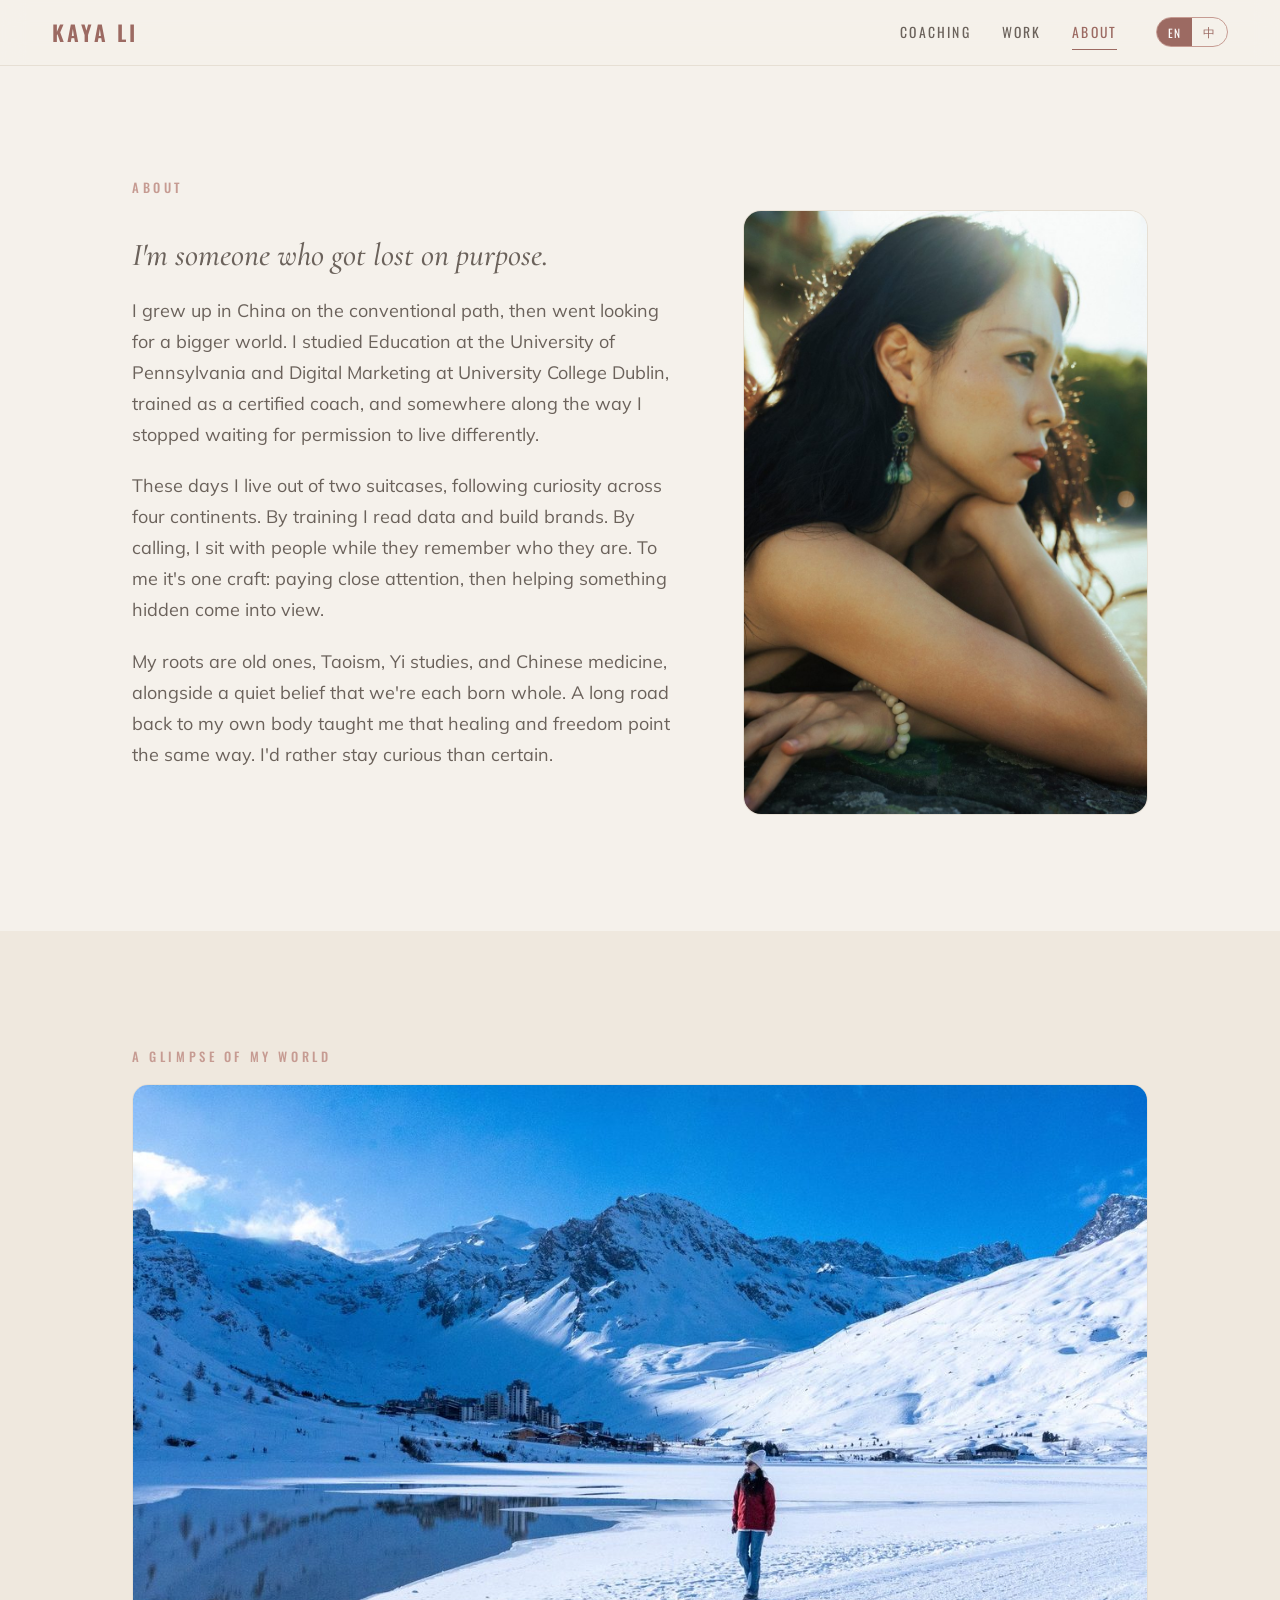
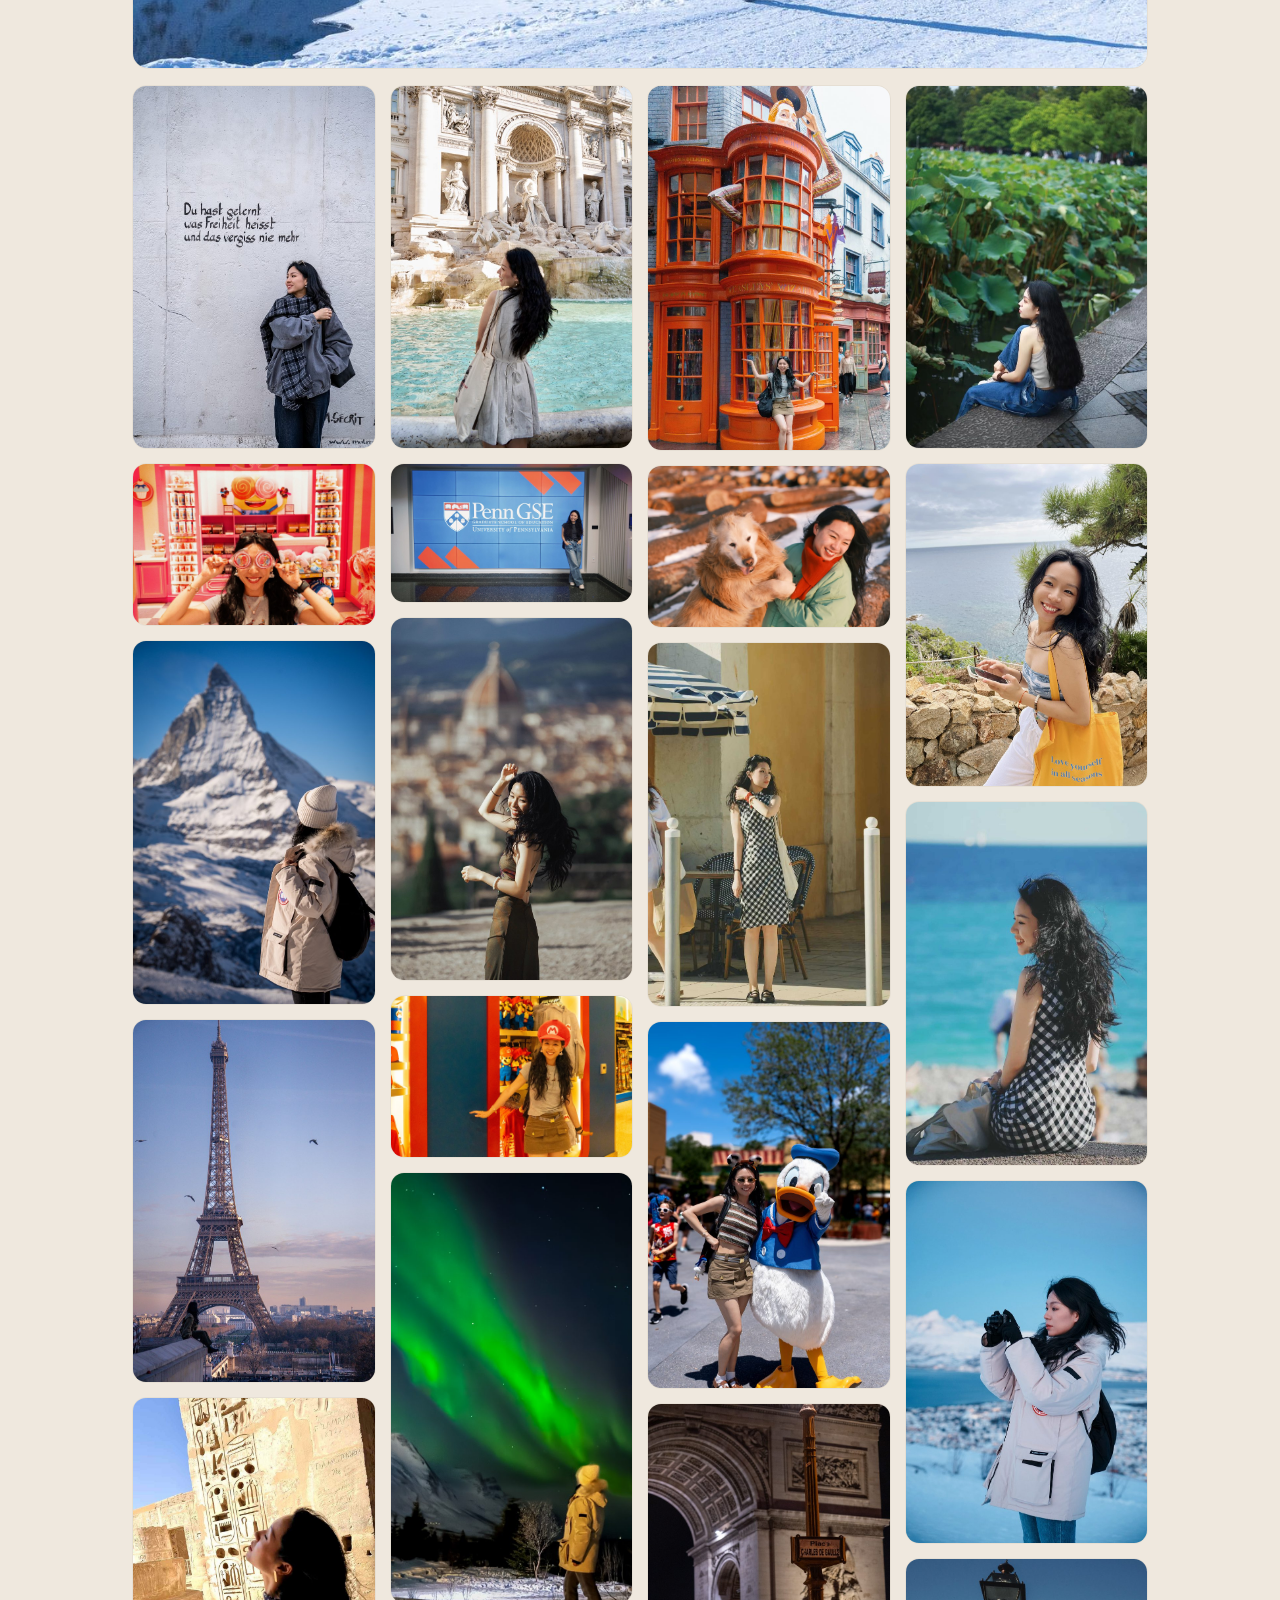
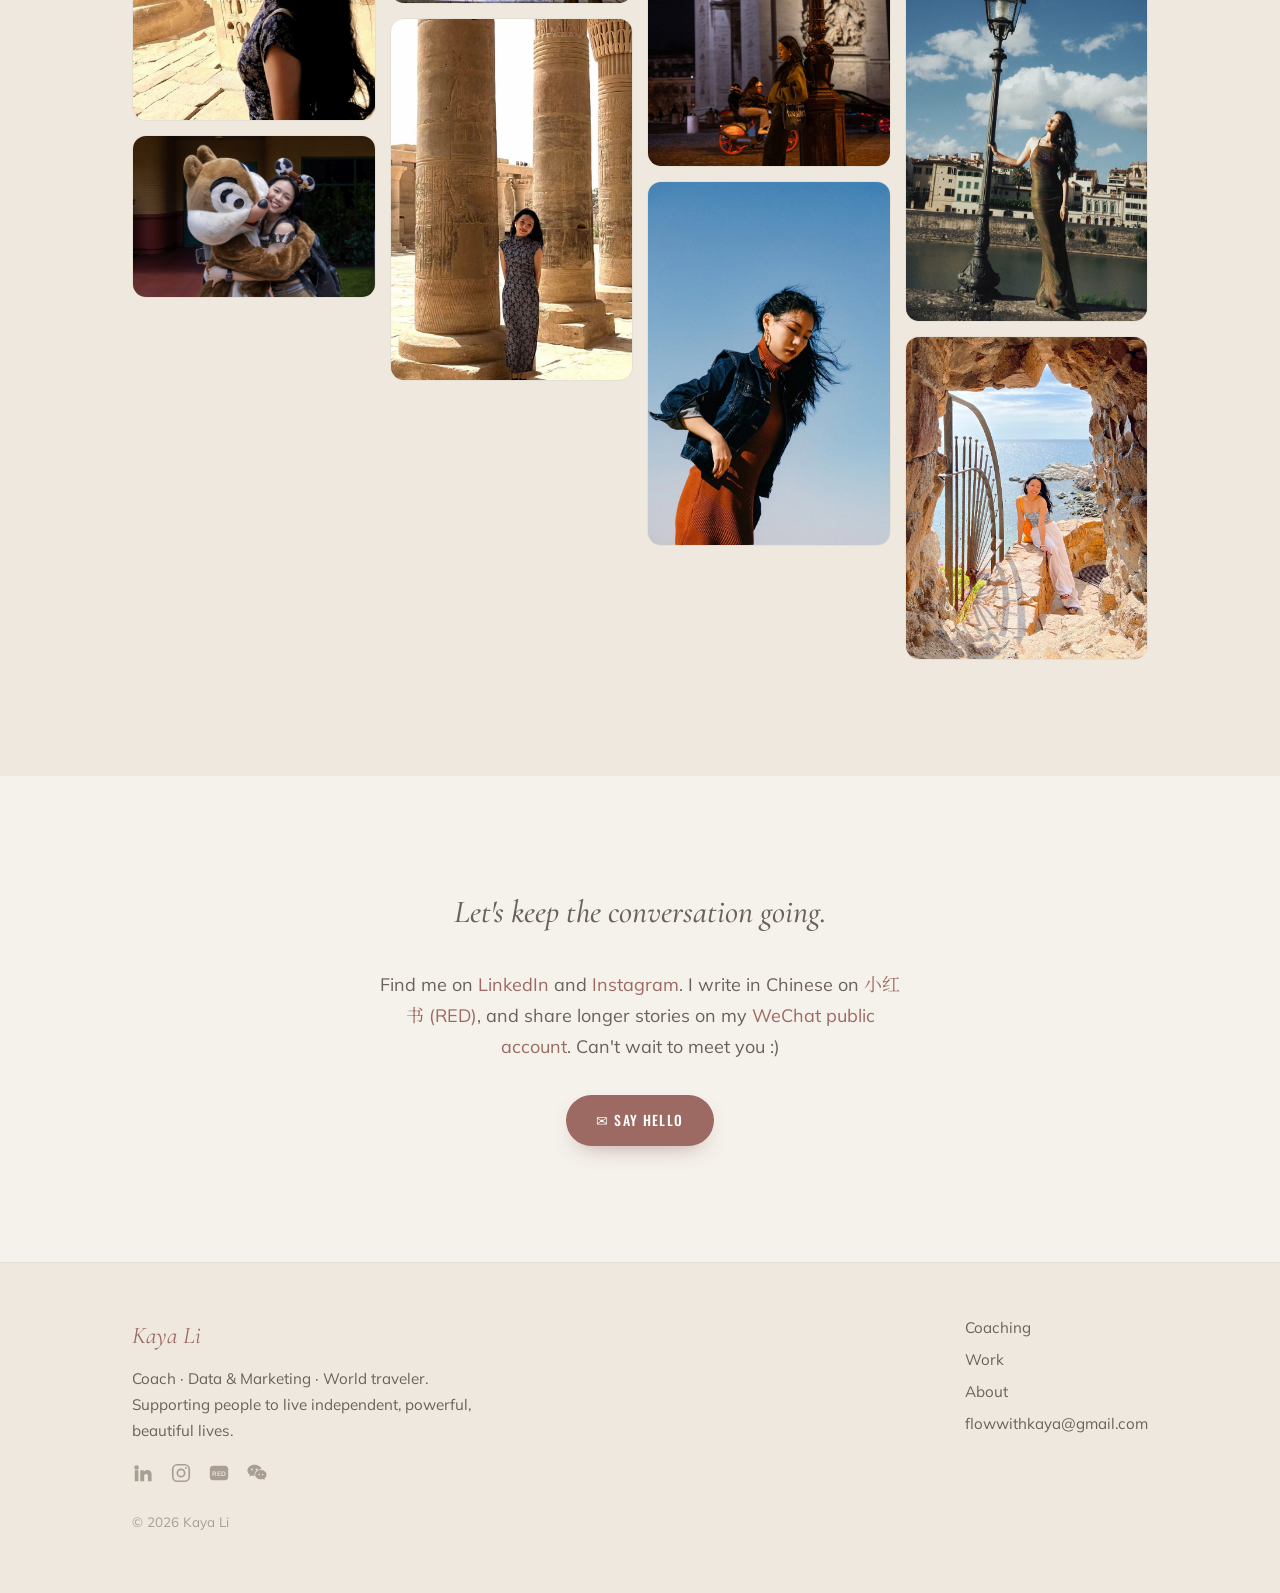
==== about/index.html @ 28947f79 "Add files via upload" ====
<!DOCTYPE html>
<html lang="en" class="lang-en">
<head>
<meta charset="UTF-8" />
<meta name="viewport" content="width=device-width, initial-scale=1.0" />
<title>About · Kaya Li</title>
<meta name="description" content="About Kaya Li, a Chinese woman who left the conventional path to live and coach freely across the world." />
<link rel="icon" href="data:image/svg+xml,%3Csvg xmlns='http://www.w3.org/2000/svg' viewBox='0 0 64 64'%3E%3Crect width='64' height='64' rx='14' fill='%239C6A62'/%3E%3Ctext x='50%25' y='54%25' font-family='Georgia,serif' font-size='38' fill='%23FBF8F3' text-anchor='middle' dominant-baseline='middle'%3EK%3C/text%3E%3C/svg%3E" />
<link rel="preconnect" href="https://fonts.googleapis.com" />
<link rel="preconnect" href="https://fonts.gstatic.com" crossorigin />
<link href="https://fonts.googleapis.com/css2?family=Cormorant+Garamond:ital,wght@0,500;0,600;1,500;1,600&family=Mulish:wght@400;500;600;700&family=Noto+Serif+SC:wght@400;500;600;700&family=Oswald:wght@300;400;500;600&display=swap" rel="stylesheet" />
<link rel="stylesheet" href="/styles.css" />
</head>
<body>
<a class="skip-link" href="#main">Skip to content</a>

<header class="site-header">
  <a class="brand" href="/"><span data-lang="en">Kaya Li</span><span data-lang="zh">李翘楚</span></a>
  <nav class="nav-main" aria-label="Primary">
    <div class="links">
      <a class="nlink" href="/coaching/"><span data-lang="en">Coaching</span><span data-lang="zh">教练</span></a>
      <a class="nlink" href="/work/"><span data-lang="en">Work</span><span data-lang="zh">工作</span></a>
      <a class="nlink active" href="/about/"><span data-lang="en">About</span><span data-lang="zh">关于</span></a>
    </div>
    <div class="lang-toggle" role="group" aria-label="Language / 语言">
      <button data-set="en" type="button">EN</button>
      <button data-set="zh" type="button">中</button>
    </div>
    <button class="menu-btn" aria-label="Menu" aria-expanded="false"><span></span><span></span><span></span></button>
  </nav>
</header>
<nav class="mobile-panel" aria-label="Mobile">
  <a href="/coaching/"><span data-lang="en">Coaching</span><span data-lang="zh">教练</span></a>
  <a href="/work/"><span data-lang="en">Work</span><span data-lang="zh">工作</span></a>
  <a href="/about/"><span data-lang="en">About</span><span data-lang="zh">关于</span></a>
</nav>

<main id="main">
  <!-- Narrative hero -->
  <section>
    <div class="wrap">
      <h1 class="eyebrow reveal" style="margin-bottom:14px;"><span data-lang="en">About</span><span data-lang="zh">关于我</span></h1>
      <div class="split narrow-img">
        <div>
          <p class="lead reveal" style="margin-bottom:20px;">
            <span data-lang="en">I'm someone who got lost on purpose.</span>
            <span data-lang="zh">我是一个，故意让自己迷路的人。</span>
          </p>
          <div data-lang="en">
            <p class="reveal">I grew up in China on the conventional path, then went looking for a bigger world. I studied Education at the University of Pennsylvania and Digital Marketing at University College Dublin, trained as a certified coach, and somewhere along the way I stopped waiting for permission to live differently.</p>
            <p class="reveal">These days I live out of two suitcases, following curiosity across four continents. By training I read data and build brands. By calling, I sit with people while they remember who they are. To me it's one craft: paying close attention, then helping something hidden come into view.</p>
            <p class="reveal">My roots are old ones, Taoism, Yi studies, and Chinese medicine, alongside a quiet belief that we're each born whole. A long road back to my own body taught me that healing and freedom point the same way. I'd rather stay curious than certain.</p>
          </div>
          <div data-lang="zh">
            <p class="reveal">我在中国长大，一路走在常规的路上，直到有一天，开始去找一个更大的世界。我在宾夕法尼亚大学读教育，在都柏林大学学院读数字营销，也考取了教练认证。走着走着，我不再等谁来允许我，去过不一样的人生。</p>
            <p class="reveal">如今我靠两只行李箱生活，跟着好奇心走过四大洲。论专业，我读数据、做品牌；论使命，我陪着人们，看他们一点点想起自己是谁。对我来说，这是同一门手艺：先认真地看见，再帮那些藏着的东西浮现出来。</p>
            <p class="reveal">我的根是很老的东西：道家、易学、中医，还有一个安静的信念：我们每个人生来，就是完整的。一段漫长的、回到自己身体的路，让我明白疗愈与自由其实朝着同一个方向。比起确定，我更愿意保持好奇。</p>
          </div>
        </div>
        <img class="reveal" src="/assets/about-portrait.jpg" alt="Kaya Li" loading="lazy" />
      </div>
    </div>
  </section>

  <!-- Gallery -->
  <section class="section-alt">
    <div class="wrap">
      <p class="eyebrow reveal"><span data-lang="en">A glimpse of my world</span><span data-lang="zh">我的世界，一瞥</span></p>
      <div class="gallery-feature reveal"><a href="/assets/g24.jpg" target="_blank" rel="noopener"><img src="/assets/g24.jpg" alt="A quiet mountain lake" loading="lazy" /></a></div>
      <div class="gallery reveal">
        <a href="/assets/g1.jpg" target="_blank" rel="noopener"><img src="/assets/g1.jpg" alt="Freedom wall, Germany" loading="lazy" /></a>
        <a href="/assets/g9.jpg" target="_blank" rel="noopener"><img src="/assets/g9.jpg" alt="Candy shop fun" loading="lazy" /></a>
        <a href="/assets/g5.jpg" target="_blank" rel="noopener"><img src="/assets/g5.jpg" alt="Matterhorn" loading="lazy" /></a>
        <a href="/assets/g13.jpg" target="_blank" rel="noopener"><img src="/assets/g13.jpg" alt="Paris at dusk" loading="lazy" /></a>
        <a href="/assets/g26.jpg" target="_blank" rel="noopener"><img src="/assets/g26.jpg" alt="Karnak, Egypt" loading="lazy" /></a>
        <a href="/assets/g10.jpg" target="_blank" rel="noopener"><img src="/assets/g10.jpg" alt="At the theme park" loading="lazy" /></a>
        <a href="/assets/g3.jpg" target="_blank" rel="noopener"><img src="/assets/g3.jpg" alt="Rome, Trevi Fountain" loading="lazy" /></a>
        <a href="/assets/g16.jpg" target="_blank" rel="noopener"><img src="/assets/g16.jpg" alt="University of Pennsylvania" loading="lazy" /></a>
        <a href="/assets/g8.jpg" target="_blank" rel="noopener"><img src="/assets/g8.jpg" alt="Florence, golden hour" loading="lazy" /></a>
        <a href="/assets/g12.jpg" target="_blank" rel="noopener"><img src="/assets/g12.jpg" alt="Theme park, exploring" loading="lazy" /></a>
        <a href="/assets/g2.jpg" target="_blank" rel="noopener"><img src="/assets/g2.jpg" alt="Northern lights" loading="lazy" /></a>
        <a href="/assets/g27.jpg" target="_blank" rel="noopener"><img src="/assets/g27.jpg" alt="Among ancient columns, Egypt" loading="lazy" /></a>
        <a href="/assets/g11.jpg" target="_blank" rel="noopener"><img src="/assets/g11.jpg" alt="A colourful street" loading="lazy" /></a>
        <a href="/assets/g4.jpg" target="_blank" rel="noopener"><img src="/assets/g4.jpg" alt="With my dog" loading="lazy" /></a>
        <a href="/assets/g28.jpg" target="_blank" rel="noopener"><img src="/assets/g28.jpg" alt="A European cafe" loading="lazy" /></a>
        <a href="/assets/g14.jpg" target="_blank" rel="noopener"><img src="/assets/g14.jpg" alt="Summer day out" loading="lazy" /></a>
        <a href="/assets/g15.jpg" target="_blank" rel="noopener"><img src="/assets/g15.jpg" alt="Paris, Arc de Triomphe" loading="lazy" /></a>
        <a href="/assets/g23.jpg" target="_blank" rel="noopener"><img src="/assets/g23.jpg" alt="Wind and colour" loading="lazy" /></a>
        <a href="/assets/g19.jpg" target="_blank" rel="noopener"><img src="/assets/g19.jpg" alt="Lotus pond" loading="lazy" /></a>
        <a href="/assets/g20.jpg" target="_blank" rel="noopener"><img src="/assets/g20.jpg" alt="By the sea" loading="lazy" /></a>
        <a href="/assets/g29.jpg" target="_blank" rel="noopener"><img src="/assets/g29.jpg" alt="By the turquoise sea" loading="lazy" /></a>
        <a href="/assets/g17.jpg" target="_blank" rel="noopener"><img src="/assets/g17.jpg" alt="Framing the view" loading="lazy" /></a>
        <a href="/assets/g22.jpg" target="_blank" rel="noopener"><img src="/assets/g22.jpg" alt="Florence" loading="lazy" /></a>
        <a href="/assets/g21.jpg" target="_blank" rel="noopener"><img src="/assets/g21.jpg" alt="A doorway to the sea" loading="lazy" /></a>
      </div>
    </div>
  </section>

  <!-- Closing -->
  <section style="text-align:center;">
    <div class="wrap" style="max-width:640px;">
      <p class="lead reveal"><span data-lang="en">Let's keep the conversation going.</span><span data-lang="zh">我们把话聊下去吧。</span></p>
      <p class="reveal">
        <span data-lang="en">Find me on <a href="https://www.linkedin.com/in/kaya-qiaochuli/" target="_blank" rel="noopener">LinkedIn</a> and <a href="https://www.instagram.com/qiao_colate" target="_blank" rel="noopener">Instagram</a>. I write in Chinese on <a href="https://www.xiaohongshu.com/user/profile/5caaccce0000000011000d0a" target="_blank" rel="noopener">小红书 (RED)</a>, and share longer stories on my <a href="#" data-wechat>WeChat public account</a>. Can't wait to meet you :)</span>
        <span data-lang="zh">在 <a href="https://www.linkedin.com/in/kaya-qiaochuli/" target="_blank" rel="noopener">领英</a> 和 <a href="https://www.instagram.com/qiao_colate" target="_blank" rel="noopener">Instagram</a> 都能找到我。我在 <a href="https://www.xiaohongshu.com/user/profile/5caaccce0000000011000d0a" target="_blank" rel="noopener">小红书</a> 用中文写短一点的东西，也在 <a href="#" data-wechat>微信公众号</a> 上写更长的故事。期待与你相遇。</span>
      </p>
      <div class="cta-row reveal" style="justify-content:center;">
        <a class="btn" href="mailto:flowwithkaya@gmail.com"><span data-lang="en">✉ Say hello</span><span data-lang="zh">✉ 打个招呼</span></a>
      </div>
    </div>
  </section>
</main>

<footer class="site-footer">
  <div class="wrap">
    <div style="max-width:360px;">
      <div class="foot-brand"><span data-lang="en">Kaya Li</span><span data-lang="zh">李翘楚</span></div>
      <p style="margin-top:10px;font-size:.95rem;">
        <span data-lang="en">Coach · Data &amp; Marketing · World traveler. Supporting people to live independent, powerful, beautiful lives.</span>
        <span data-lang="zh">教练 · 数据与营销 · 世界旅人。陪伴人们活出独立、有力量、美的人生。</span>
      </p>
      <div class="socials">
        <a href="https://www.linkedin.com/in/kaya-qiaochuli/" target="_blank" rel="noopener" aria-label="LinkedIn"><svg viewBox="0 0 24 24" fill="currentColor"><path d="M4.98 3.5a2.5 2.5 0 1 1 0 5 2.5 2.5 0 0 1 0-5zM3 9h4v12H3zM9 9h3.8v1.7h.05c.53-.95 1.83-1.95 3.77-1.95 4.03 0 4.78 2.5 4.78 5.75V21h-4v-5.1c0-1.22-.02-2.8-1.9-2.8-1.9 0-2.2 1.35-2.2 2.7V21H9z"/></svg></a>
        <a href="https://www.instagram.com/qiao_colate" target="_blank" rel="noopener" aria-label="Instagram"><svg viewBox="0 0 24 24" fill="none" stroke="currentColor" stroke-width="1.8"><rect x="3" y="3" width="18" height="18" rx="5"/><circle cx="12" cy="12" r="4"/><circle cx="17.4" cy="6.6" r="1.1" fill="currentColor" stroke="none"/></svg></a>
        <a href="https://www.xiaohongshu.com/user/profile/5caaccce0000000011000d0a" target="_blank" rel="noopener" aria-label="小红书 RED"><svg viewBox="0 0 24 24" fill="currentColor"><rect x="2" y="4" width="20" height="16" rx="4"/><text x="12" y="15.4" font-family="Mulish,Arial,sans-serif" font-size="7" font-weight="700" fill="#EFE8DE" text-anchor="middle">RED</text></svg></a>
        <button type="button" data-wechat aria-label="WeChat 微信"><svg viewBox="0 0 24 24" fill="currentColor"><path d="M9 3C4.9 3 1.6 5.8 1.6 9.2c0 1.9 1.1 3.6 2.7 4.8L3.6 16l2.4-1.2c.9.3 1.9.4 3 .4h.5a5.6 5.6 0 0 1-.2-1.5c0-3.3 3.2-5.9 7-5.9h.6C16.2 4.9 12.9 3 9 3zm-2.5 4.2a1 1 0 1 1 0 2 1 1 0 0 1 0-2zm5 0a1 1 0 1 1 0 2 1 1 0 0 1 0-2z"/><path d="M22.4 13.8c0-2.8-2.8-5.1-6.2-5.1s-6.2 2.3-6.2 5.1 2.8 5.1 6.2 5.1c.8 0 1.6-.1 2.3-.3l2 1-.5-1.7c1.4-.9 2.4-2.4 2.4-4.1zm-8-1a.8.8 0 1 1 0 1.6.8.8 0 0 1 0-1.6zm3.8 0a.8.8 0 1 1 0 1.6.8.8 0 0 1 0-1.6z"/></svg></button>
      </div>
      <div class="copyright">© <span id="yr">2026</span> <span data-lang="en">Kaya Li</span><span data-lang="zh">李翘楚</span></div>
    </div>
    <div class="foot-links">
      <a href="/coaching/"><span data-lang="en">Coaching</span><span data-lang="zh">教练</span></a>
      <a href="/work/"><span data-lang="en">Work</span><span data-lang="zh">工作</span></a>
      <a href="/about/"><span data-lang="en">About</span><span data-lang="zh">关于</span></a>
      <a href="mailto:flowwithkaya@gmail.com">flowwithkaya@gmail.com</a>
    </div>
  </div>
</footer>

<div class="wechat-pop" role="dialog" aria-modal="true" aria-label="WeChat">
  <div class="wechat-card">
    <img src="/assets/wechat-qr.jpg" alt="WeChat QR code" onerror="this.style.display='none';this.nextElementSibling.style.display='flex';" />
    <div class="qr-fallback" style="display:none;"><span data-lang="en">Add your QR as assets/wechat-qr.jpg</span><span data-lang="zh">把二维码存为 assets/wechat-qr.jpg</span></div>
    <p><span data-lang="en">Scan to follow my WeChat public account.</span><span data-lang="zh">扫码关注我的微信公众号。</span></p>
    <button class="btn ghost close" type="button"><span data-lang="en">Close</span><span data-lang="zh">关闭</span></button>
  </div>
</div>

<script src="/site.js"></script>
</body>
</html>
---- styles.css ----
/* ===========================================================
   KAYA LI — shared styles (multi-page, bilingual EN/中)
   =========================================================== */
:root{
  --bg:#F5F1EB;
  --bg-2:#EFE8DE;
  --panel:#FBF8F3;
  --card:#FCFAF6;
  --rose:#9C6A62;
  --rose-deep:#7E4F49;
  --rose-soft:#C69B92;
  --rose-tint:#EEE0DB;
  --sage:#5C7A67;
  --sage-soft:#A3B4A8;
  --sage-line:#CFD9CE;
  --sage-tint:#EBF0EB;
  --ink:#403A36;
  --ink-2:#6B625B;
  --muted:#A99E92;
  --line:#E6DFD4;
  --serif:'Cormorant Garamond','Noto Serif SC',Georgia,'Songti SC',serif;
  --disp:'Oswald','PingFang SC','Hiragino Sans GB','Microsoft YaHei',sans-serif;
  --body:'Mulish','Noto Serif SC','PingFang SC','Hiragino Sans GB','Microsoft YaHei',-apple-system,BlinkMacSystemFont,'Segoe UI',sans-serif;
  --nav-h:66px;
  --maxw:1120px;
}
*{box-sizing:border-box;}
html{scroll-behavior:smooth;}
body{
  margin:0;background:var(--bg);color:var(--ink);
  font-family:var(--body);font-size:18px;line-height:1.72;
  -webkit-font-smoothing:antialiased;text-rendering:optimizeLegibility;
  overflow-x:hidden;
}
a{color:var(--rose);text-decoration:none;}
img{max-width:100%;display:block;}
::selection{background:var(--rose-tint);color:var(--rose-deep);}

/* ---------- Bilingual show/hide ---------- */
html.lang-en [data-lang="zh"]{display:none !important;}
html.lang-zh [data-lang="en"]{display:none !important;}
html.lang-zh{--serif:'Noto Serif SC','Songti SC',serif;}
/* Chinese has no true italic in Noto Serif SC — keep serif headings upright in ZH */
html.lang-zh :is(.lead,.hero-name,.hero-line,.entry h3,.card h3,.subhead,.sec-title,.h-md,.h-lg,.quote p,.quote .name,.principles-list .pri h3,.group-head .glabel,.pitch-h,.proj h4,.fact h3,.foot-brand,.statement,.serif-italic){font-style:normal;}
html.lang-zh body{font-size:17px;}

.skip-link{position:absolute;left:-999px;top:0;background:var(--rose);color:#fff;padding:.6rem 1rem;border-radius:0 0 8px 0;z-index:300;}
.skip-link:focus{left:0;}
.visually-hidden{position:absolute;width:1px;height:1px;padding:0;margin:-1px;overflow:hidden;clip:rect(0 0 0 0);white-space:nowrap;border:0;}

/* ---------- Header / nav ---------- */
.site-header{
  position:sticky;top:0;z-index:200;height:var(--nav-h);
  display:flex;align-items:center;justify-content:space-between;
  padding:0 clamp(20px,5vw,52px);
  background:rgba(245,241,235,.86);backdrop-filter:blur(12px);
  border-bottom:1px solid var(--line);
}
.brand{
  font-family:var(--disp);font-weight:600;font-size:1.35rem;letter-spacing:.14em;
  text-transform:uppercase;color:var(--rose);white-space:nowrap;
}
.nav-main{display:flex;align-items:center;gap:clamp(18px,3vw,40px);}
.nav-main .links{display:flex;gap:clamp(16px,2.4vw,34px);}
.nav-main a.nlink{
  font-family:var(--disp);font-weight:400;font-size:.86rem;letter-spacing:.16em;
  text-transform:uppercase;color:var(--ink-2);position:relative;padding:4px 0;transition:color .25s;
}
.nav-main a.nlink::after{content:'';position:absolute;left:0;bottom:-2px;height:1.5px;width:0;background:var(--rose);transition:width .3s;}
.nav-main a.nlink:hover{color:var(--rose-deep);}
.nav-main a.nlink.active{color:var(--rose);}
.nav-main a.nlink.active::after{width:100%;}

.lang-toggle{display:inline-flex;border:1px solid var(--rose-soft);border-radius:20px;overflow:hidden;}
.lang-toggle button{
  font-family:var(--disp);font-size:.72rem;letter-spacing:.1em;
  background:transparent;color:var(--rose);border:0;padding:5px 11px;cursor:pointer;transition:.2s;
}
.lang-toggle button.on{background:var(--rose);color:#fff;}

.menu-btn{display:none;background:none;border:0;cursor:pointer;width:30px;height:22px;position:relative;padding:0;}
.menu-btn span{position:absolute;left:0;height:2px;width:100%;background:var(--rose);border-radius:2px;transition:.3s;}
.menu-btn span:nth-child(1){top:1px;}
.menu-btn span:nth-child(2){top:10px;}
.menu-btn span:nth-child(3){top:19px;}
.menu-btn.open span:nth-child(1){top:10px;transform:rotate(45deg);}
.menu-btn.open span:nth-child(2){opacity:0;}
.menu-btn.open span:nth-child(3){top:10px;transform:rotate(-45deg);}

/* ---------- Layout helpers ---------- */
.wrap{max-width:var(--maxw);margin:0 auto;padding:0 clamp(20px,5vw,52px);}
section{padding:clamp(64px,9vw,120px) 0;}
.section-alt{background:var(--bg-2);}
.eyebrow{font-family:var(--disp);font-weight:500;font-size:.8rem;letter-spacing:.28em;text-transform:uppercase;color:var(--rose-soft);margin:0 0 16px;}
h1,h2,h3,h4{font-family:var(--serif);color:var(--ink);font-weight:600;margin:0;line-height:1.14;}
.display{font-size:clamp(2.6rem,7vw,5rem);line-height:1;letter-spacing:.005em;}
.h-lg{font-size:clamp(2rem,4.4vw,3.2rem);}
.h-md{font-size:clamp(1.6rem,3vw,2.3rem);}
.serif-italic{font-family:var(--serif);font-style:italic;}
p{margin:0 0 1.15em;color:var(--ink-2);}
.lead{font-family:var(--serif);font-style:italic;font-weight:500;font-size:clamp(1.4rem,3vw,2rem);line-height:1.32;color:var(--ink-2);}
html.lang-zh .lead,html.lang-zh .display{font-style:normal;}
strong,b{color:var(--rose-deep);font-weight:700;}
.accent{color:var(--rose);}

/* ---------- Buttons ---------- */
.btn{display:inline-flex;align-items:center;gap:10px;font-family:var(--disp);font-weight:500;letter-spacing:.1em;text-transform:uppercase;font-size:.86rem;background:var(--rose);color:#fff;padding:14px 30px;border-radius:40px;transition:.25s;box-shadow:0 10px 24px -14px rgba(124,79,73,.7);cursor:pointer;border:0;}
.btn:hover{background:var(--rose-deep);color:#fff;transform:translateY(-2px);}
.btn.ghost{background:transparent;color:var(--rose-deep);border:1.5px solid var(--rose-soft);box-shadow:none;}
.btn.ghost:hover{background:var(--rose-tint);color:var(--rose-deep);}
.cta-row{display:flex;gap:14px;flex-wrap:wrap;margin-top:32px;}

/* ---------- Home ---------- */
.hero{min-height:calc(74vh - var(--nav-h));display:grid;grid-template-columns:1.05fr .95fr;align-items:stretch;position:relative;}
/* scroll-down hint */
.scroll-hint{position:absolute;left:50%;bottom:16px;transform:translateX(-50%);width:38px;height:38px;border-radius:50%;display:flex;align-items:center;justify-content:center;z-index:6;background:rgba(251,248,243,.6);backdrop-filter:blur(3px);}
.scroll-hint::before{content:'';width:11px;height:11px;border-right:2px solid var(--rose);border-bottom:2px solid var(--rose);transform:rotate(45deg);margin-top:-4px;animation:scrollbob 1.8s ease-in-out infinite;}
@keyframes scrollbob{0%,100%{transform:rotate(45deg) translate(-2px,-2px);opacity:.45;}50%{transform:rotate(45deg) translate(2px,2px);opacity:1;}}
@media(prefers-reduced-motion:reduce){.scroll-hint::before{animation:none;}}
/* inline scroll cue for long pages */
.scroll-cue{display:flex;justify-content:center;padding:clamp(12px,2.2vw,22px) 0;}
.scroll-cue span{width:13px;height:13px;border-right:2px solid var(--rose-soft);border-bottom:2px solid var(--rose-soft);transform:rotate(45deg);animation:scrollbob 1.9s ease-in-out infinite;}
@media(prefers-reduced-motion:reduce){.scroll-cue span{animation:none;}}
/* PCC credential badge */
.cred{margin-top:22px;}
.cred a{display:inline-flex;align-items:center;gap:8px;font-family:var(--disp);font-weight:500;letter-spacing:.07em;text-transform:uppercase;font-size:.72rem;color:var(--rose-deep);border:1.5px solid var(--rose-soft);padding:9px 16px;border-radius:30px;transition:background .2s ease,border-color .2s ease;}
.cred a:hover{background:var(--rose-tint);border-color:var(--rose);}
.hero-text{display:flex;flex-direction:column;justify-content:center;padding:clamp(32px,6vw,80px);}
.hero-name{font-family:var(--serif);font-style:italic;font-weight:600;font-size:clamp(3rem,8vw,6rem);line-height:.9;color:var(--rose);margin-bottom:22px;}
html.lang-zh .hero-name{font-style:normal;}
.hero-tag{font-family:var(--disp);font-weight:300;letter-spacing:.18em;text-transform:uppercase;font-size:clamp(.8rem,1.5vw,1rem);color:var(--ink-2);margin-bottom:26px;}
.hero-tag b{color:var(--rose);font-weight:500;}
.hero-line{font-family:var(--serif);font-style:italic;font-size:clamp(1.3rem,2.4vw,1.9rem);line-height:1.35;color:var(--ink-2);max-width:30ch;}
html.lang-zh .hero-line{font-style:normal;}
.hero-img{background-size:cover;background-position:center;min-height:52vh;}

.entries{display:grid;grid-template-columns:repeat(3,1fr);gap:22px;}
.entry{position:relative;display:block;border:1px solid var(--line);border-radius:16px;padding:30px 26px;background:var(--card);overflow:hidden;transition:.3s;}
.entry:hover{transform:translateY(-5px);border-color:var(--rose-soft);box-shadow:0 18px 40px -22px rgba(124,79,73,.4);}
.entry .en-no{font-family:var(--disp);font-size:.72rem;letter-spacing:.2em;color:var(--rose-soft);text-transform:uppercase;}
.entry h3{font-family:var(--serif);font-style:italic;font-size:1.6rem;color:var(--rose-deep);margin:8px 0 10px;}
html.lang-zh .entry h3{font-style:normal;}
.entry p{font-size:.95rem;margin:0;}
.entry .go{margin-top:16px;font-family:var(--disp);letter-spacing:.12em;font-size:.78rem;text-transform:uppercase;color:var(--rose);}
.entry:hover .go{color:var(--rose-deep);}

/* ---------- Split content blocks ---------- */
.split{display:grid;grid-template-columns:1fr 1fr;gap:clamp(30px,5vw,64px);align-items:center;}
.split.narrow-img{grid-template-columns:1.15fr .85fr;}
.split img,.split .imgbox{border-radius:18px;width:100%;object-fit:cover;border:1px solid var(--line);}
.figure-caption{font-family:var(--disp);letter-spacing:.14em;text-transform:uppercase;font-size:.68rem;color:var(--muted);margin-top:10px;}

/* ---------- Lists ---------- */
ul.clean{list-style:none;margin:0 0 1em;padding:0;}
ul.clean li{position:relative;padding:9px 0 9px 26px;color:var(--ink-2);border-bottom:1px solid var(--line);}
ul.clean li:last-child{border-bottom:0;}
ul.clean li::before{content:'';position:absolute;left:2px;top:18px;width:7px;height:7px;border-radius:50%;background:var(--rose-soft);}

/* ---------- Cards / grids ---------- */
.grid{display:grid;gap:20px;}
.cols-2{grid-template-columns:repeat(2,1fr);}
.cols-3{grid-template-columns:repeat(3,1fr);}
.card{background:var(--card);border:1px solid var(--line);border-radius:16px;padding:26px;}
.card h3{font-family:var(--serif);font-style:italic;color:var(--rose-deep);margin-bottom:10px;}
html.lang-zh .card h3{font-style:normal;}
.card p{font-size:.98rem;margin-bottom:0;}

.statement{font-family:var(--serif);font-weight:600;font-size:clamp(1.7rem,3.6vw,2.5rem);line-height:1.25;color:var(--ink-2);margin:8px 0 36px;max-width:22ch;}
html.lang-zh .statement{max-width:26ch;}
.statement .hl{color:var(--rose);}
.subhead{font-family:var(--serif);font-style:italic;font-size:1.7rem;color:var(--ink);margin:52px 0 20px;}
html.lang-zh .subhead{font-style:normal;}

/* pricing */
.tier .tno{font-family:var(--disp);letter-spacing:.2em;text-transform:uppercase;font-size:.72rem;color:var(--rose-soft);}
.tier .amt{font-family:var(--disp);font-weight:600;font-size:2.1rem;color:var(--rose);line-height:1;margin:4px 0 6px;}
.tier .amt small{font-size:.85rem;color:var(--muted);font-weight:400;}
.tier .when{font-size:.96rem;color:var(--ink-2);}
/* testimonials — the treasured section */
.testi-band{background:linear-gradient(180deg,#F4EAE6 0%,#EEDCD6 100%);}
.testi{column-count:3;column-gap:18px;margin-top:26px;}
.quote{background:#FFFEFC;border:1px solid #EAD9D3;border-radius:18px;padding:26px 26px 22px;margin:0 0 18px;break-inside:avoid;box-shadow:0 14px 32px -24px rgba(124,79,73,.55);}
.quote .mk{font-family:Georgia,serif;font-size:2.9rem;color:var(--rose-soft);line-height:.9;display:block;height:.62em;}
.quote p{font-family:var(--serif);font-style:italic;font-size:1.12rem;line-height:1.52;color:var(--ink);margin:0 0 16px;}
html.lang-zh .quote p{font-style:normal;font-size:1.02rem;line-height:1.7;}
.quote .name{font-family:var(--serif);font-style:italic;font-weight:600;font-size:1.16rem;color:var(--rose-deep);line-height:1.1;}
html.lang-zh .quote .name{font-style:normal;}
.quote .role{font-family:var(--disp);letter-spacing:.1em;text-transform:uppercase;font-size:.72rem;color:var(--muted);margin-top:3px;}
@media(max-width:900px){.testi{column-count:2;}}
@media(max-width:640px){.testi{column-count:1;}}
/* photo break: a full image, centered (not edge-cropped) */
.photo-band{display:flex;justify-content:center;padding:clamp(36px,5vw,64px) 24px;}
.photo-band img{width:min(1000px,100%);height:auto;border-radius:18px;display:block;box-shadow:0 22px 46px -28px rgba(124,79,73,.4);}
/* principles: text on one side, a small decorative photo on the other */
.principles-split{display:grid;grid-template-columns:1.7fr 1fr;gap:clamp(28px,4vw,56px);align-items:start;margin-top:8px;}
.principles-list .pri{padding:18px 0;border-bottom:1px solid var(--line);}
.principles-list .pri:first-child{padding-top:4px;}
.principles-list .pri:last-child{border-bottom:0;}
.principles-list .pri h3{font-family:var(--serif);font-style:italic;color:var(--rose-deep);font-size:1.3rem;margin:0 0 8px;}
html.lang-zh .principles-list .pri h3{font-style:normal;}
.principles-list .pri p{margin:0;font-size:.98rem;}
.principles-photo{position:sticky;top:88px;}
.principles-photo img{width:100%;border-radius:18px;box-shadow:0 20px 44px -28px rgba(124,79,73,.5);display:block;}
@media(max-width:820px){.principles-split{grid-template-columns:1fr;}.principles-photo{position:static;width:100%;max-width:340px;margin:8px auto 0;}}
.note{background:var(--rose-tint);border-radius:14px;padding:20px 24px;color:var(--rose-deep);margin-top:10px;}
.note p{color:var(--rose-deep);margin:0;}

/* ---------- Work / portfolio ---------- */
.workcat{scroll-margin-top:calc(var(--nav-h) + 12px);}
.catnav{position:sticky;top:var(--nav-h);z-index:150;background:rgba(245,241,235,.9);backdrop-filter:blur(10px);border-bottom:1px solid var(--line);}
.catnav .wrap{display:flex;gap:12px 20px;flex-wrap:wrap;align-items:center;padding-top:12px;padding-bottom:12px;}
.catgroup{display:flex;gap:6px 8px;flex-wrap:wrap;align-items:center;width:100%;}
.catgroup-label{flex:0 0 216px;white-space:nowrap;font-family:var(--disp);text-transform:uppercase;letter-spacing:.14em;font-size:.68rem;font-weight:600;}
@media(max-width:840px){.catgroup-label{flex-basis:100%;white-space:normal;}}
.c-sage{color:var(--sage);font-weight:600;}
.c-rose{color:var(--rose);font-weight:600;}
.catgroup.g1 .catgroup-label{color:var(--sage);}
.catgroup.g2 .catgroup-label{color:var(--rose);}
.catgroup.g1 a{border-color:var(--sage-line);color:var(--sage);}
.catgroup.g1 a:hover{border-color:var(--sage);color:var(--sage);background:var(--sage-tint);}
.catgroup.g2 a{border-color:var(--rose-tint);color:var(--rose-deep);}
.catgroup.g2 a:hover{border-color:var(--rose-soft);color:var(--rose-deep);background:var(--rose-tint);}
.catnav a{font-family:var(--disp);font-size:.76rem;letter-spacing:.1em;text-transform:uppercase;color:var(--ink-2);border:1px solid var(--line);border-radius:20px;padding:6px 14px;background:var(--card);transition:.2s;}
.catnav a:hover{border-color:var(--rose-soft);color:var(--rose-deep);}
.catdiv{width:1px;align-self:stretch;min-height:26px;background:var(--rose-soft);opacity:.55;margin:2px 2px;}
@media(max-width:640px){.catdiv{display:none;}.catgroup{width:100%;}}
.group-head{padding:clamp(40px,6vw,72px) 0;}
.group-head .gnum{font-family:var(--disp);letter-spacing:.24em;text-transform:uppercase;font-size:.74rem;color:var(--rose-soft);margin-bottom:10px;}
.group-head .glabel{font-family:var(--serif);font-style:italic;font-size:clamp(1.9rem,4.2vw,3rem);color:var(--rose);line-height:1.05;}
html.lang-zh .group-head .glabel{font-style:normal;}
.group-head .gdesc{color:var(--ink-2);max-width:52ch;margin-top:10px;}
.workcat + .workcat{border-top:1px solid var(--line);}
/* Portfolio recruiter pitch */
.pitch{display:grid;grid-template-columns:290px 1fr;gap:clamp(26px,4vw,52px);align-items:center;}
.pitch-photo img,.pitch-ph{width:100%;aspect-ratio:4/5;border-radius:18px;display:block;box-shadow:0 22px 46px -28px rgba(124,79,73,.5);}
.pitch-photo img{object-fit:cover;}
.pitch-ph{background:linear-gradient(135deg,var(--rose-tint),#f3e9e6);display:flex;align-items:center;justify-content:center;text-align:center;color:var(--rose-soft);font-family:var(--serif);font-style:italic;font-size:1.02rem;padding:20px;line-height:1.5;}
.pitch-h{font-family:var(--serif);font-style:italic;font-weight:600;font-size:clamp(1.8rem,3.4vw,2.6rem);color:var(--ink);line-height:1.12;margin:0 0 16px;}
html.lang-zh .pitch-h{font-style:normal;}
.pitch-text>p{color:var(--ink-2);}
.pitch-tags{display:flex;flex-wrap:wrap;gap:8px;margin:18px 0 16px;}
.pitch-tags .tag{font-size:.72rem;padding:5px 12px;}
.pitch-cert a{font-family:var(--disp);letter-spacing:.06em;text-transform:uppercase;font-size:.74rem;color:var(--rose-deep);border-bottom:1.5px solid var(--rose-soft);padding-bottom:2px;transition:border-color .2s ease;}
.pitch-cert a:hover{border-color:var(--rose);}
/* certifications list (compact, 2-col) */
.certs{margin-top:clamp(28px,3.5vw,44px);}
.certs h3{font-family:var(--serif);font-style:italic;font-size:1.35rem;color:var(--ink);margin:0 0 4px;}
html.lang-zh .certs h3{font-style:normal;}
.certs-list{display:grid;grid-template-columns:1fr 1fr;column-gap:clamp(28px,4vw,56px);}
.cert{display:flex;justify-content:space-between;align-items:baseline;gap:14px;padding:11px 0;border-bottom:1px solid var(--line);}
.cert-name{font-weight:700;color:var(--ink);font-size:.97rem;line-height:1.3;}
.cert-org{display:block;font-size:.83rem;color:var(--muted);margin-top:2px;}
.cert-link{flex:0 0 auto;font-family:var(--disp);letter-spacing:.06em;text-transform:uppercase;font-size:.7rem;color:var(--rose-deep);border-bottom:1.5px solid var(--rose-soft);padding-bottom:2px;white-space:nowrap;}
.cert-link:hover{border-color:var(--rose);}
@media(max-width:640px){.certs-list{grid-template-columns:1fr;}.cert{flex-direction:column;gap:5px;}.cert-link{align-self:flex-start;}}
@media(max-width:760px){.pitch{grid-template-columns:1fr;}.pitch-photo{width:100%;max-width:250px;}}
.cat-head{display:flex;align-items:baseline;gap:16px;flex-wrap:wrap;margin-bottom:8px;}
.cat-head .count{font-family:var(--disp);font-size:.8rem;letter-spacing:.14em;color:var(--rose-soft);}
.proj{background:var(--card);border:1px solid var(--line);border-radius:16px;padding:22px;display:flex;flex-direction:column;transition:.25s;}
.proj:hover{transform:translateY(-4px);box-shadow:0 14px 30px -18px rgba(124,79,73,.35);border-color:var(--rose-soft);}
.proj .ic{width:44px;height:44px;border-radius:12px;background:var(--rose-tint);display:flex;align-items:center;justify-content:center;font-size:1.35rem;margin-bottom:14px;}
.proj h4{font-family:var(--serif);font-style:italic;font-weight:600;font-size:1.14rem;color:var(--ink);margin:0 0 8px;line-height:1.2;}
html.lang-zh .proj h4{font-style:normal;}
.proj p{font-size:.9rem;line-height:1.55;margin:0 0 14px;color:var(--ink-2);}
.tags{display:flex;flex-wrap:wrap;gap:6px;margin-top:auto;}
.tag{font-family:var(--body);font-weight:600;font-size:.68rem;background:var(--bg);color:var(--rose-deep);border:1px solid var(--line);padding:3px 9px;border-radius:20px;}
.proj .plink{margin-top:14px;font-family:var(--disp);letter-spacing:.1em;font-size:.72rem;text-transform:uppercase;color:var(--rose);}
.proj .plink.soft{color:var(--muted);}
.proj .plinks{display:flex;flex-direction:column;align-items:flex-start;gap:9px;margin-top:14px;}
.proj .plinks .plink{margin-top:0;}
.coming{border-style:dashed;opacity:.9;text-align:center;padding:40px 24px;}
.coming .ic{margin:0 auto 14px;}

/* ---------- About gallery ---------- */
.gallery{column-count:4;column-gap:14px;}
.gallery a{display:block;margin:0 0 14px;break-inside:avoid;overflow:hidden;border-radius:14px;border:1px solid var(--line);}
.gallery img{width:100%;height:auto;transition:transform .5s ease;}
.gallery a:hover img{transform:scale(1.05);}
.gallery-feature{margin:0 0 16px;border-radius:16px;overflow:hidden;border:1px solid var(--line);}
.gallery-feature img{width:100%;height:auto;display:block;transition:transform .5s ease;}
.gallery-feature:hover img{transform:scale(1.03);}
.group-head.g1 .gnum{color:var(--sage-soft);}
.group-head.g1 .glabel{color:var(--sage);}
.facts{display:grid;grid-template-columns:repeat(2,1fr);gap:26px 40px;}
.fact .fnum{font-family:var(--disp);font-weight:600;font-size:.82rem;letter-spacing:.14em;color:var(--rose-soft);}
.fact h3{font-family:var(--serif);font-style:italic;font-size:1.28rem;color:var(--rose-deep);margin:2px 0 6px;}
html.lang-zh .fact h3{font-style:normal;}
.fact p{font-size:.96rem;margin:0;}
.portrait{border-radius:18px;overflow:hidden;border:1px solid var(--line);max-width:360px;}

/* ---------- Footer ---------- */
.site-footer{border-top:1px solid var(--line);background:var(--bg-2);padding:52px 0 60px;}
.site-footer .wrap{display:flex;justify-content:space-between;gap:28px;flex-wrap:wrap;align-items:flex-start;}
.foot-brand{font-family:var(--serif);font-style:italic;font-size:1.5rem;color:var(--rose);}
.foot-links{display:flex;flex-direction:column;gap:6px;}
.foot-links a{color:var(--ink-2);font-size:.95rem;}
.foot-links a:hover{color:var(--rose-deep);}
.socials{display:flex;gap:16px;align-items:center;margin-top:6px;}
.socials a,.socials button{color:var(--muted);display:inline-flex;background:none;border:0;padding:0;cursor:pointer;transition:.25s;}
.socials a:hover,.socials button:hover{color:var(--rose);transform:translateY(-2px);}
.socials svg{width:22px;height:22px;}
.copyright{color:var(--muted);font-size:.84rem;margin-top:26px;}

/* wechat popover */
.wechat-pop{position:fixed;inset:0;background:rgba(64,58,54,.5);display:none;align-items:center;justify-content:center;z-index:400;padding:20px;}
.wechat-pop.open{display:flex;}
.wechat-card{background:var(--panel);border-radius:18px;padding:24px;max-width:320px;text-align:center;}
.wechat-card img{width:240px;height:240px;object-fit:contain;margin:0 auto 12px;border-radius:10px;}
.wechat-card .qr-fallback{width:240px;height:240px;display:flex;align-items:center;justify-content:center;background:var(--bg-2);border-radius:10px;color:var(--muted);font-size:.85rem;padding:20px;margin:0 auto 12px;}
.wechat-card p{margin:0;font-size:.9rem;color:var(--ink-2);}
.wechat-card .close{margin-top:14px;}

/* ---------- Reveal ---------- */
.reveal{opacity:0;transform:translateY(18px);transition:opacity .7s ease,transform .7s ease;}
.reveal.in{opacity:1;transform:none;}

/* ---------- Mobile nav panel ---------- */
.mobile-panel{display:none;}

/* ---------- Responsive ---------- */
@media (max-width:900px){
  .hero{grid-template-columns:1fr;}
  .hero-img{order:-1;min-height:44vh;}
  .split,.split.narrow-img{grid-template-columns:1fr;}
  .entries{grid-template-columns:1fr;}
  .cols-3{grid-template-columns:1fr 1fr;}
  .gallery{column-count:3;}
}
@media (max-width:760px){
  body{font-size:17px;}
  .nav-main .links{display:none;}
  .menu-btn{display:block;}
  .mobile-panel{
    display:block;position:fixed;top:var(--nav-h);left:0;right:0;z-index:190;
    background:var(--panel);border-bottom:1px solid var(--line);
    max-height:0;overflow:hidden;transition:max-height .35s ease;
  }
  .mobile-panel.open{max-height:460px;}
  .mobile-panel a{display:block;font-family:var(--disp);text-transform:uppercase;letter-spacing:.14em;font-size:1rem;color:var(--ink-2);padding:15px 24px;border-bottom:1px solid var(--line);}
  .cols-2,.cols-3,.facts{grid-template-columns:1fr;}
  .gallery{column-count:2;}
}
@media (prefers-reduced-motion:reduce){
  html{scroll-behavior:auto;}
  .reveal{opacity:1;transform:none;transition:none;}
  .gallery img{transition:none;}
}
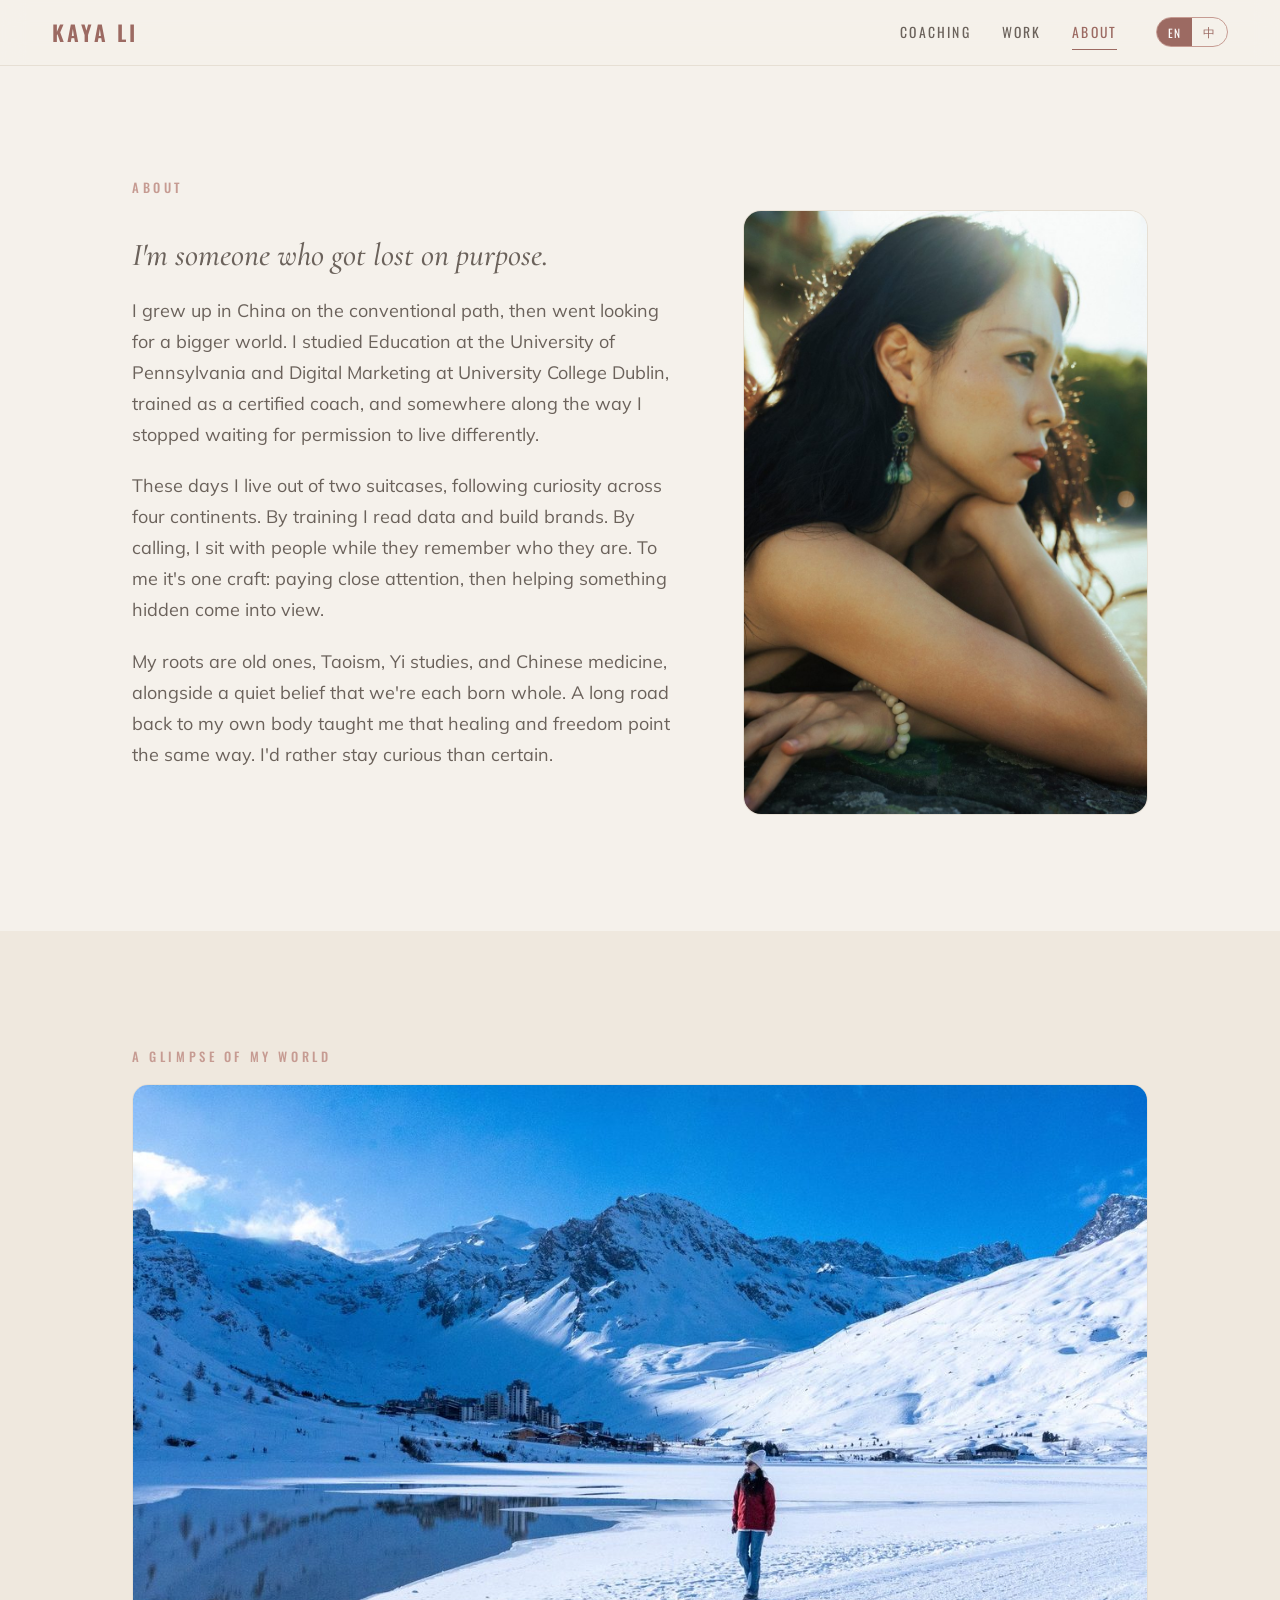
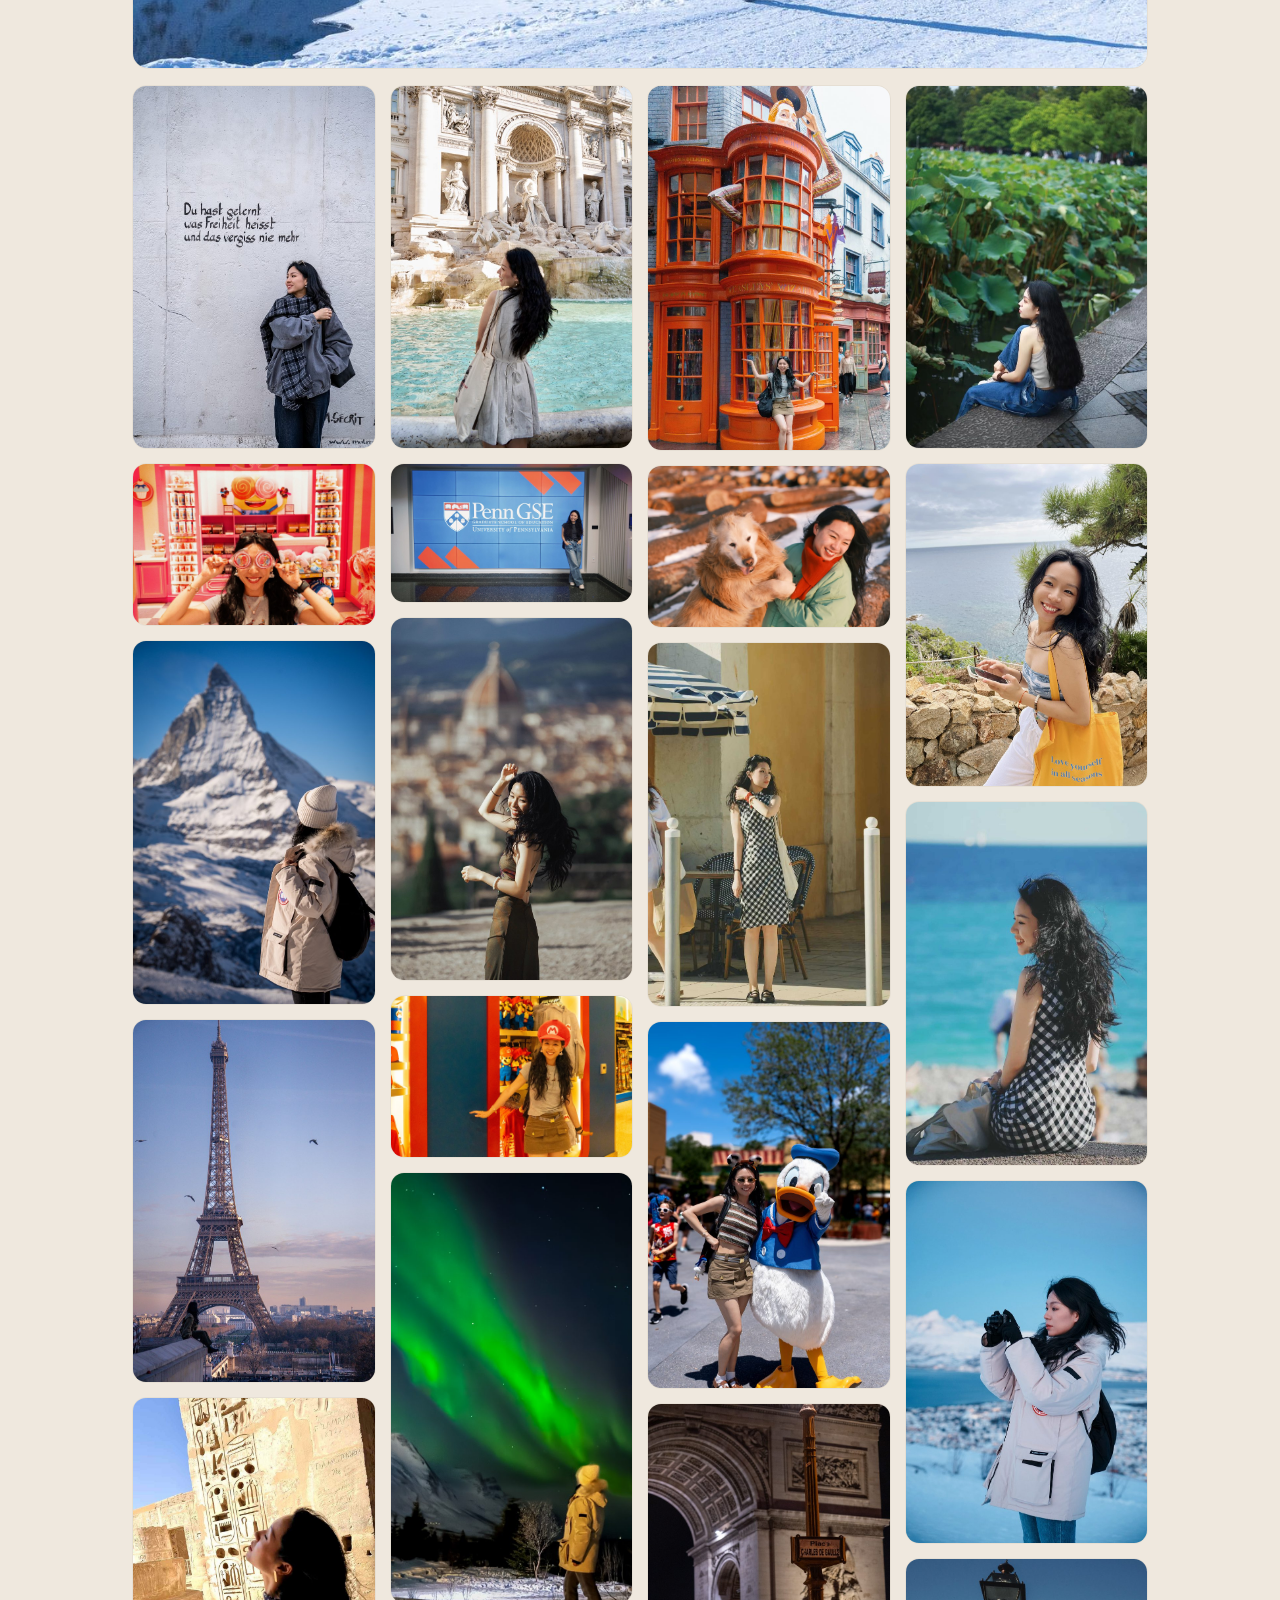
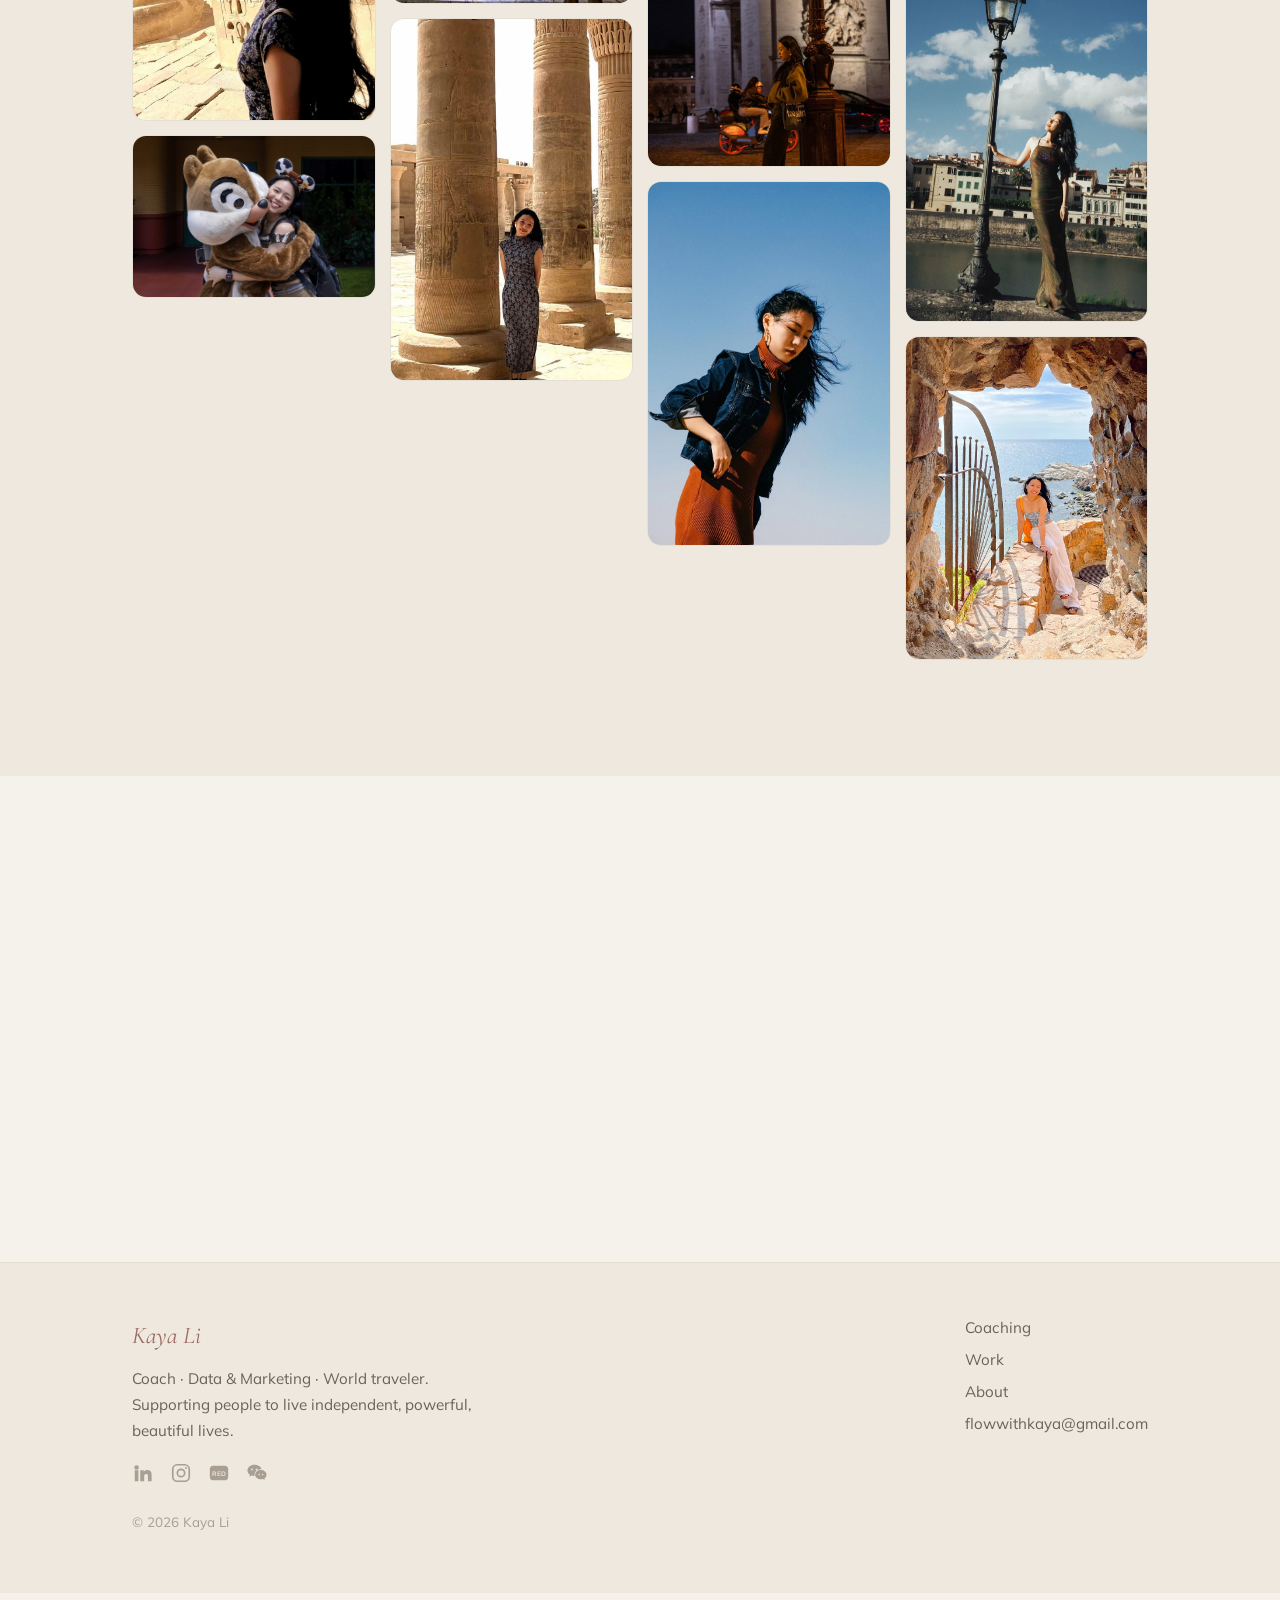
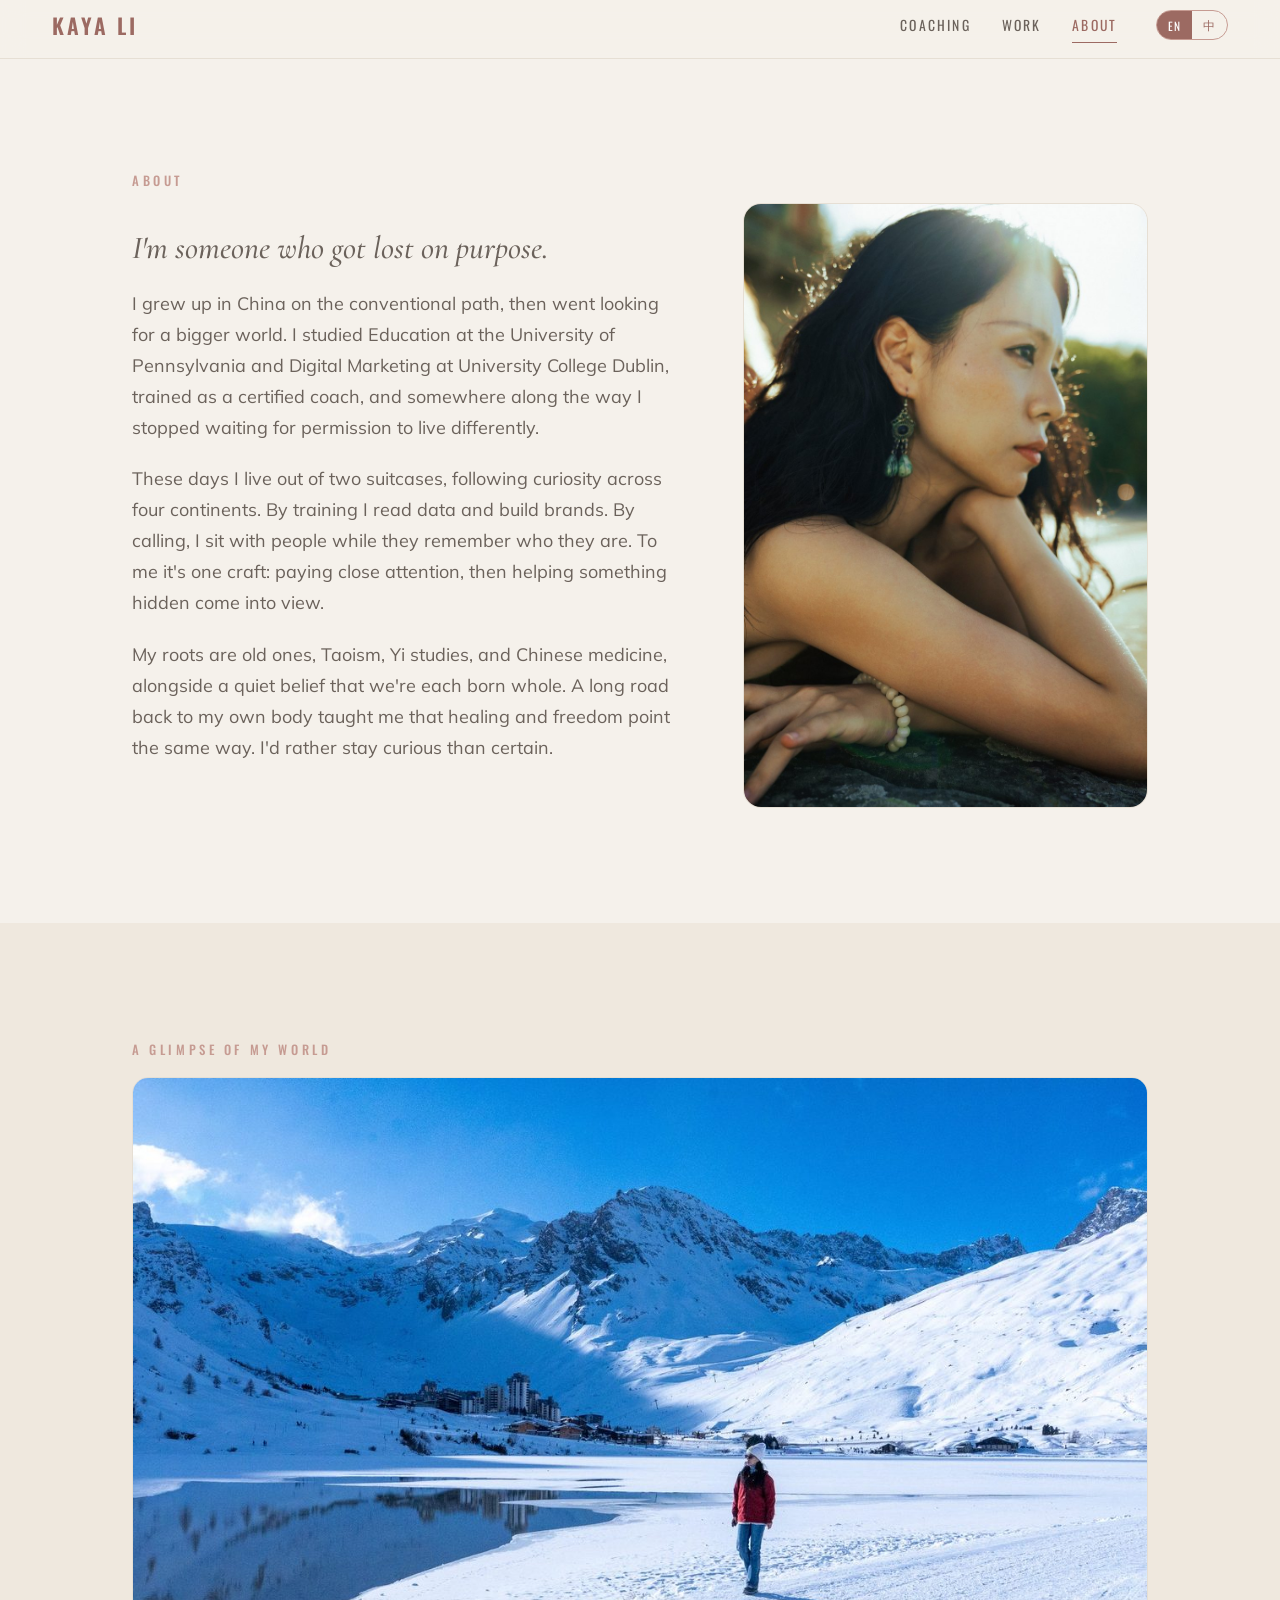
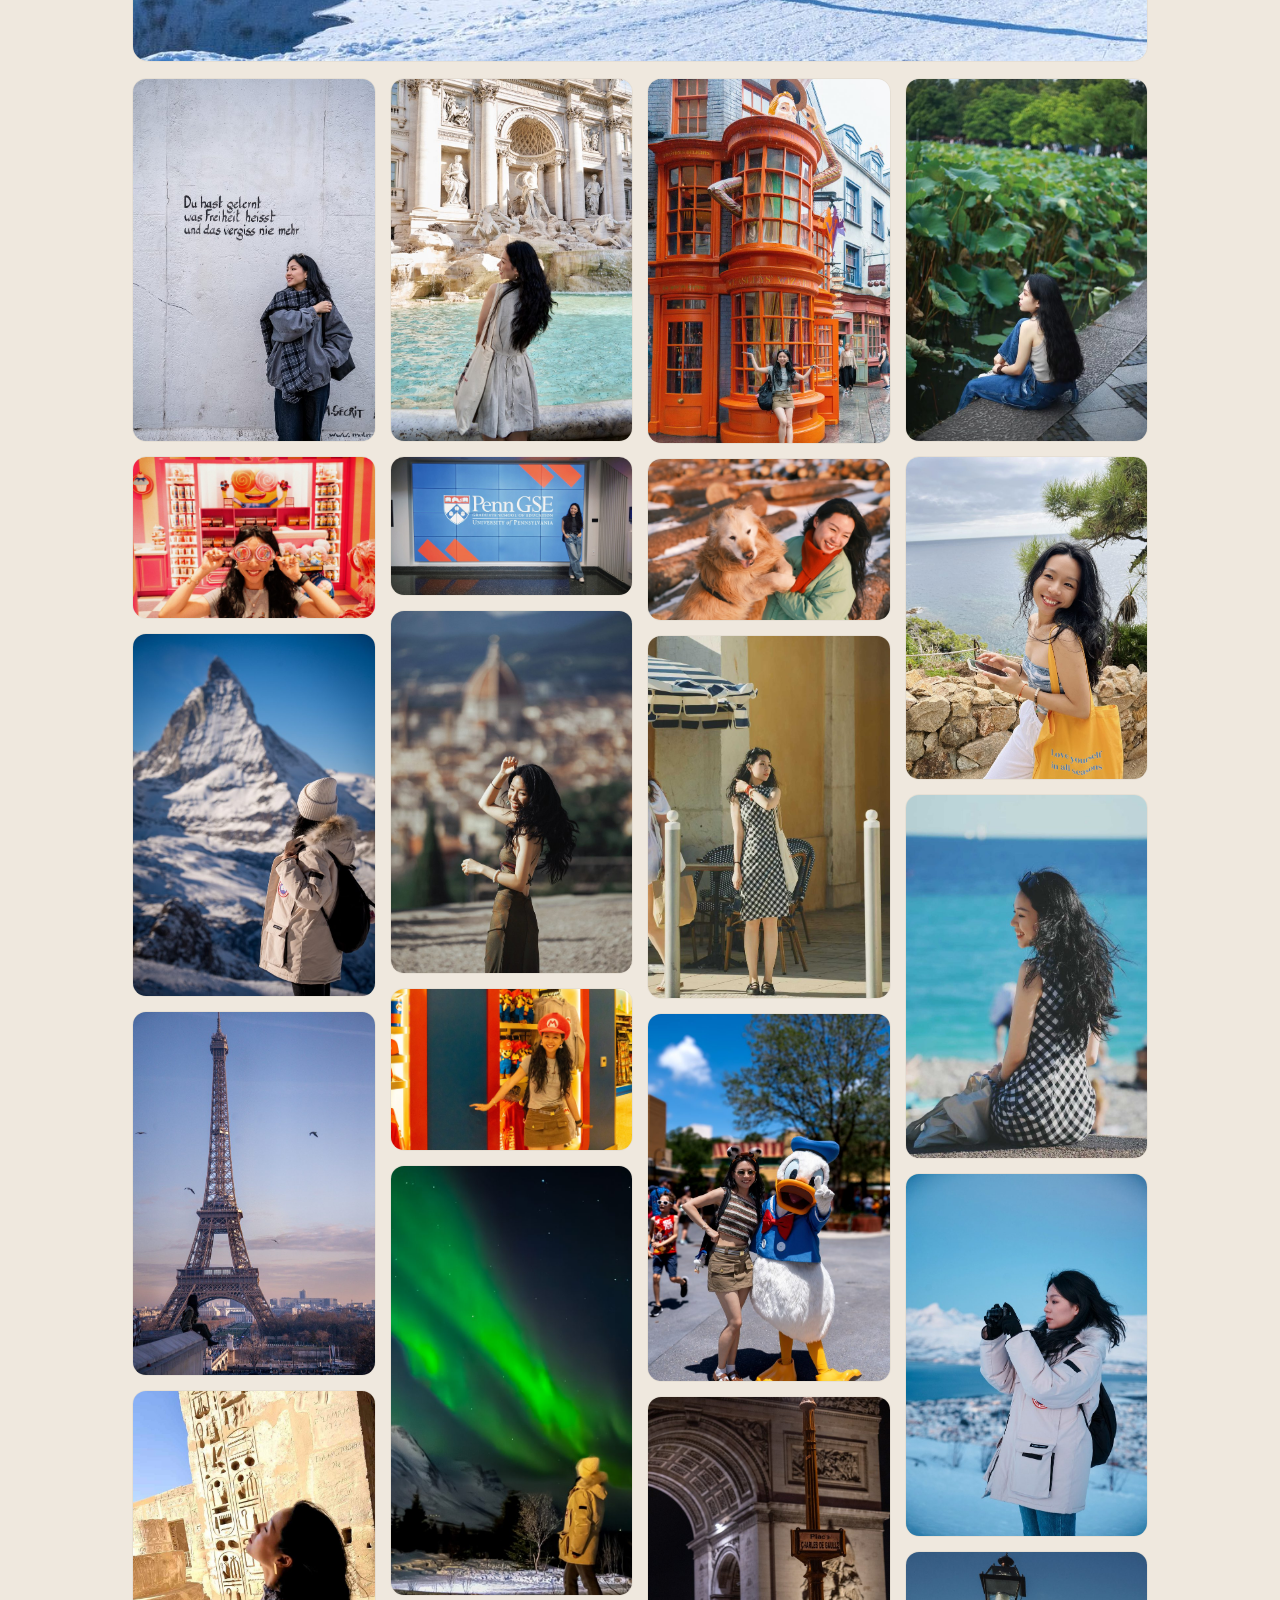
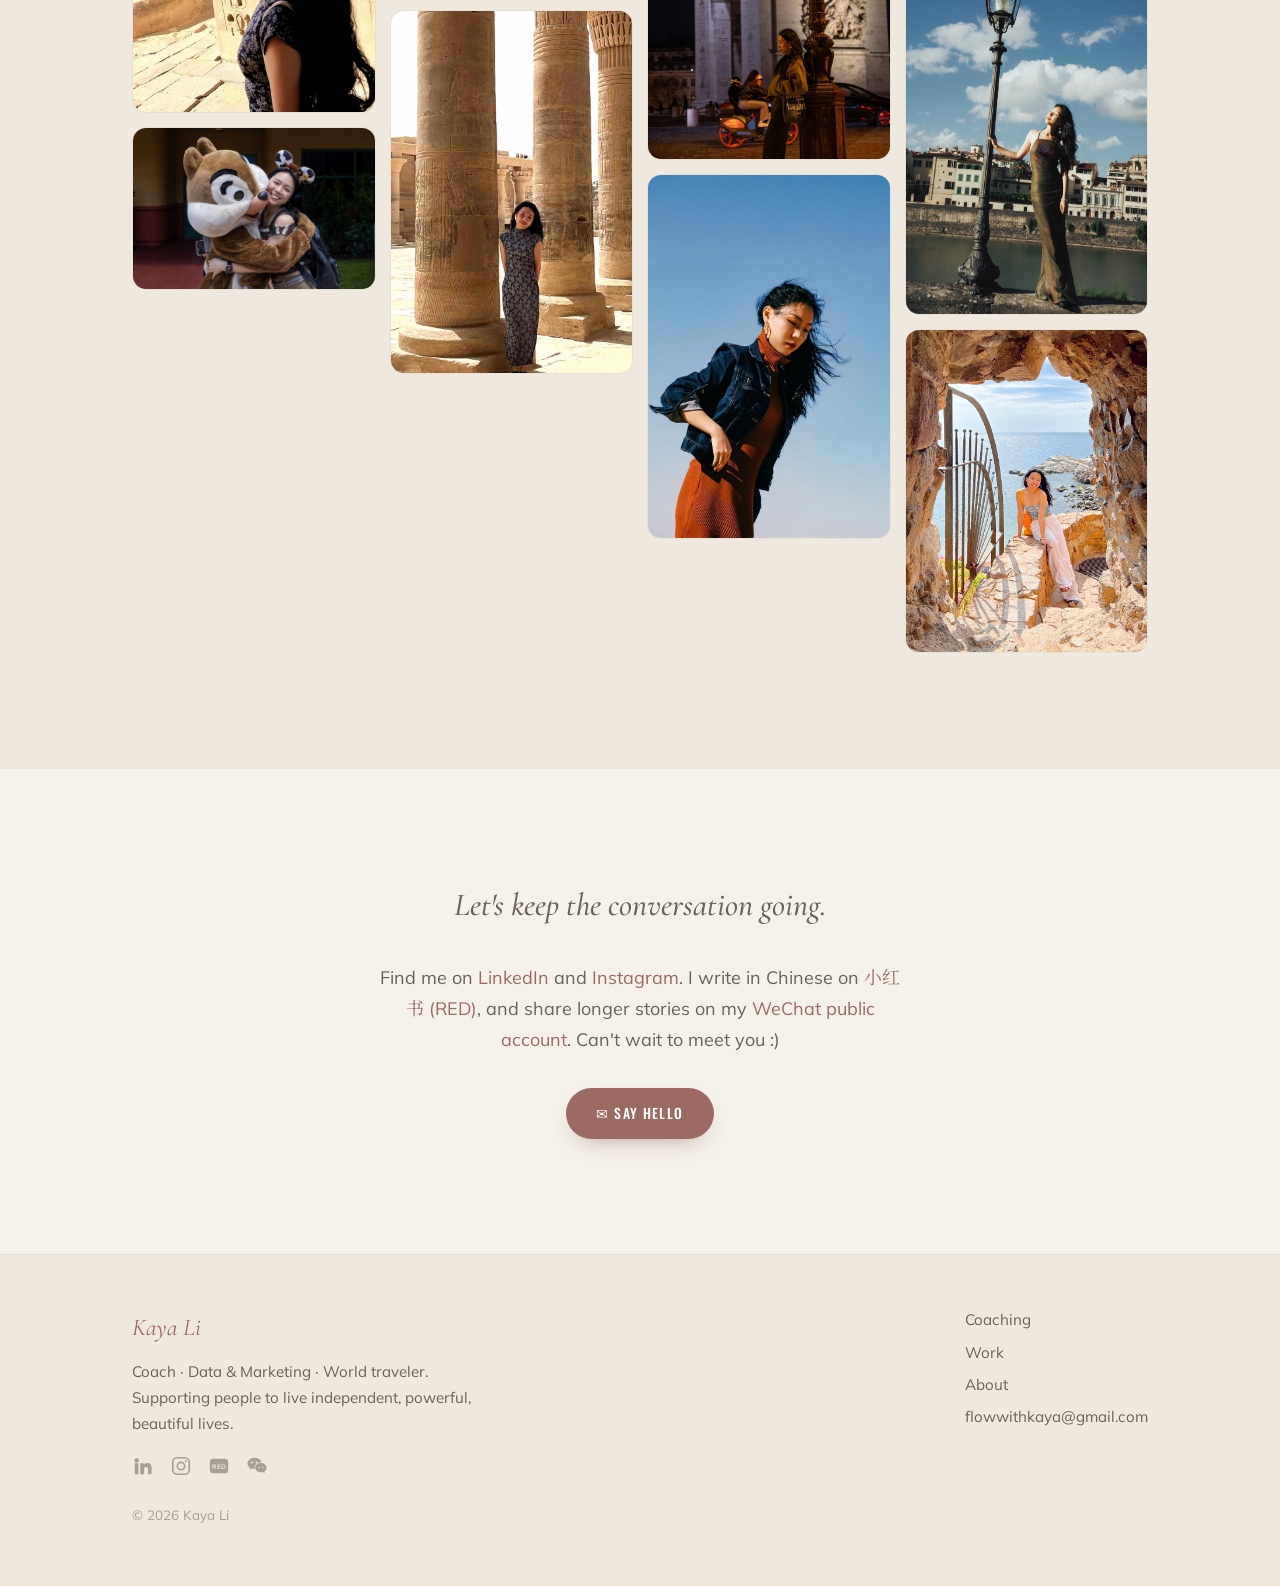
==== commit 9e540b61: "Unify Chinese site navigation" ====
--- a/about/index.html
+++ b/about/index.html
@@ -18,9 +18,9 @@
   <a class="brand" href="/"><span data-lang="en">Kaya Li</span><span data-lang="zh">李翘楚</span></a>
   <nav class="nav-main" aria-label="Primary">
     <div class="links">
-      <a class="nlink" href="/coaching/"><span data-lang="en">Coaching</span><span data-lang="zh">教练</span></a>
-      <a class="nlink" href="/work/"><span data-lang="en">Work</span><span data-lang="zh">工作</span></a>
-      <a class="nlink active" href="/about/"><span data-lang="en">About</span><span data-lang="zh">关于</span></a>
+      <a class="nlink" href="/coaching/"><span data-lang="en">Coaching</span><span data-lang="zh">教练对话</span></a>
+      <a class="nlink" href="/work/"><span data-lang="en">Work</span><span data-lang="zh">作品集</span></a>
+      <a class="nlink active" href="/about/"><span data-lang="en">About</span><span data-lang="zh">关于我</span></a>
     </div>
     <div class="lang-toggle" role="group" aria-label="Language / 语言">
       <button data-set="en" type="button">EN</button>
@@ -30,9 +30,9 @@
   </nav>
 </header>
 <nav class="mobile-panel" aria-label="Mobile">
-  <a href="/coaching/"><span data-lang="en">Coaching</span><span data-lang="zh">教练</span></a>
-  <a href="/work/"><span data-lang="en">Work</span><span data-lang="zh">工作</span></a>
-  <a href="/about/"><span data-lang="en">About</span><span data-lang="zh">关于</span></a>
+  <a href="/coaching/"><span data-lang="en">Coaching</span><span data-lang="zh">教练对话</span></a>
+  <a href="/work/"><span data-lang="en">Work</span><span data-lang="zh">作品集</span></a>
+  <a href="/about/"><span data-lang="en">About</span><span data-lang="zh">关于我</span></a>
 </nav>
 
 <main id="main">
@@ -128,9 +128,9 @@
       <div class="copyright">© <span id="yr">2026</span> <span data-lang="en">Kaya Li</span><span data-lang="zh">李翘楚</span></div>
     </div>
     <div class="foot-links">
-      <a href="/coaching/"><span data-lang="en">Coaching</span><span data-lang="zh">教练</span></a>
-      <a href="/work/"><span data-lang="en">Work</span><span data-lang="zh">工作</span></a>
-      <a href="/about/"><span data-lang="en">About</span><span data-lang="zh">关于</span></a>
+      <a href="/coaching/"><span data-lang="en">Coaching</span><span data-lang="zh">教练对话</span></a>
+      <a href="/work/"><span data-lang="en">Work</span><span data-lang="zh">作品集</span></a>
+      <a href="/about/"><span data-lang="en">About</span><span data-lang="zh">关于我</span></a>
       <a href="mailto:flowwithkaya@gmail.com">flowwithkaya@gmail.com</a>
     </div>
   </div>
@@ -148,3 +148,153 @@
 <script src="/site.js"></script>
 </body>
 </html>
+<!DOCTYPE html>
+<html lang="en" class="lang-en">
+<head>
+<meta charset="UTF-8" />
+<meta name="viewport" content="width=device-width, initial-scale=1.0" />
+<title>About · Kaya Li</title>
+<meta name="description" content="About Kaya Li, a Chinese woman who left the conventional path to live and coach freely across the world." />
+<link rel="icon" href="data:image/svg+xml,%3Csvg xmlns='http://www.w3.org/2000/svg' viewBox='0 0 64 64'%3E%3Crect width='64' height='64' rx='14' fill='%239C6A62'/%3E%3Ctext x='50%25' y='54%25' font-family='Georgia,serif' font-size='38' fill='%23FBF8F3' text-anchor='middle' dominant-baseline='middle'%3EK%3C/text%3E%3C/svg%3E" />
+<link rel="preconnect" href="https://fonts.googleapis.com" />
+<link rel="preconnect" href="https://fonts.gstatic.com" crossorigin />
+<link href="https://fonts.googleapis.com/css2?family=Cormorant+Garamond:ital,wght@0,500;0,600;1,500;1,600&family=Mulish:wght@400;500;600;700&family=Noto+Serif+SC:wght@400;500;600;700&family=Oswald:wght@300;400;500;600&display=swap" rel="stylesheet" />
+<link rel="stylesheet" href="/styles.css" />
+</head>
+<body>
+<a class="skip-link" href="#main">Skip to content</a>
+
+<header class="site-header">
+  <a class="brand" href="/"><span data-lang="en">Kaya Li</span><span data-lang="zh">李翘楚</span></a>
+  <nav class="nav-main" aria-label="Primary">
+    <div class="links">
+      <a class="nlink" href="/coaching/"><span data-lang="en">Coaching</span><span data-lang="zh">教练</span></a>
+      <a class="nlink" href="/work/"><span data-lang="en">Work</span><span data-lang="zh">工作</span></a>
+      <a class="nlink active" href="/about/"><span data-lang="en">About</span><span data-lang="zh">关于</span></a>
+    </div>
+    <div class="lang-toggle" role="group" aria-label="Language / 语言">
+      <button data-set="en" type="button">EN</button>
+      <button data-set="zh" type="button">中</button>
+    </div>
+    <button class="menu-btn" aria-label="Menu" aria-expanded="false"><span></span><span></span><span></span></button>
+  </nav>
+</header>
+<nav class="mobile-panel" aria-label="Mobile">
+  <a href="/coaching/"><span data-lang="en">Coaching</span><span data-lang="zh">教练</span></a>
+  <a href="/work/"><span data-lang="en">Work</span><span data-lang="zh">工作</span></a>
+  <a href="/about/"><span data-lang="en">About</span><span data-lang="zh">关于</span></a>
+</nav>
+
+<main id="main">
+  <!-- Narrative hero -->
+  <section>
+    <div class="wrap">
+      <h1 class="eyebrow reveal" style="margin-bottom:14px;"><span data-lang="en">About</span><span data-lang="zh">关于我</span></h1>
+      <div class="split narrow-img">
+        <div>
+          <p class="lead reveal" style="margin-bottom:20px;">
+            <span data-lang="en">I'm someone who got lost on purpose.</span>
+            <span data-lang="zh">我是一个，故意让自己迷路的人。</span>
+          </p>
+          <div data-lang="en">
+            <p class="reveal">I grew up in China on the conventional path, then went looking for a bigger world. I studied Education at the University of Pennsylvania and Digital Marketing at University College Dublin, trained as a certified coach, and somewhere along the way I stopped waiting for permission to live differently.</p>
+            <p class="reveal">These days I live out of two suitcases, following curiosity across four continents. By training I read data and build brands. By calling, I sit with people while they remember who they are. To me it's one craft: paying close attention, then helping something hidden come into view.</p>
+            <p class="reveal">My roots are old ones, Taoism, Yi studies, and Chinese medicine, alongside a quiet belief that we're each born whole. A long road back to my own body taught me that healing and freedom point the same way. I'd rather stay curious than certain.</p>
+          </div>
+          <div data-lang="zh">
+            <p class="reveal">我在中国长大，一路走在常规的路上，直到有一天，开始去找一个更大的世界。我在宾夕法尼亚大学读教育，在都柏林大学学院读数字营销，也考取了教练认证。走着走着，我不再等谁来允许我，去过不一样的人生。</p>
+            <p class="reveal">如今我靠两只行李箱生活，跟着好奇心走过四大洲。论专业，我读数据、做品牌；论使命，我陪着人们，看他们一点点想起自己是谁。对我来说，这是同一门手艺：先认真地看见，再帮那些藏着的东西浮现出来。</p>
+            <p class="reveal">我的根是很老的东西：道家、易学、中医，还有一个安静的信念：我们每个人生来，就是完整的。一段漫长的、回到自己身体的路，让我明白疗愈与自由其实朝着同一个方向。比起确定，我更愿意保持好奇。</p>
+          </div>
+        </div>
+        <img class="reveal" src="/assets/about-portrait.jpg" alt="Kaya Li" loading="lazy" />
+      </div>
+    </div>
+  </section>
+
+  <!-- Gallery -->
+  <section class="section-alt">
+    <div class="wrap">
+      <p class="eyebrow reveal"><span data-lang="en">A glimpse of my world</span><span data-lang="zh">我的世界，一瞥</span></p>
+      <div class="gallery-feature reveal"><a href="/assets/g24.jpg" target="_blank" rel="noopener"><img src="/assets/g24.jpg" alt="A quiet mountain lake" loading="lazy" /></a></div>
+      <div class="gallery reveal">
+        <a href="/assets/g1.jpg" target="_blank" rel="noopener"><img src="/assets/g1.jpg" alt="Freedom wall, Germany" loading="lazy" /></a>
+        <a href="/assets/g9.jpg" target="_blank" rel="noopener"><img src="/assets/g9.jpg" alt="Candy shop fun" loading="lazy" /></a>
+        <a href="/assets/g5.jpg" target="_blank" rel="noopener"><img src="/assets/g5.jpg" alt="Matterhorn" loading="lazy" /></a>
+        <a href="/assets/g13.jpg" target="_blank" rel="noopener"><img src="/assets/g13.jpg" alt="Paris at dusk" loading="lazy" /></a>
+        <a href="/assets/g26.jpg" target="_blank" rel="noopener"><img src="/assets/g26.jpg" alt="Karnak, Egypt" loading="lazy" /></a>
+        <a href="/assets/g10.jpg" target="_blank" rel="noopener"><img src="/assets/g10.jpg" alt="At the theme park" loading="lazy" /></a>
+        <a href="/assets/g3.jpg" target="_blank" rel="noopener"><img src="/assets/g3.jpg" alt="Rome, Trevi Fountain" loading="lazy" /></a>
+        <a href="/assets/g16.jpg" target="_blank" rel="noopener"><img src="/assets/g16.jpg" alt="University of Pennsylvania" loading="lazy" /></a>
+        <a href="/assets/g8.jpg" target="_blank" rel="noopener"><img src="/assets/g8.jpg" alt="Florence, golden hour" loading="lazy" /></a>
+        <a href="/assets/g12.jpg" target="_blank" rel="noopener"><img src="/assets/g12.jpg" alt="Theme park, exploring" loading="lazy" /></a>
+        <a href="/assets/g2.jpg" target="_blank" rel="noopener"><img src="/assets/g2.jpg" alt="Northern lights" loading="lazy" /></a>
+        <a href="/assets/g27.jpg" target="_blank" rel="noopener"><img src="/assets/g27.jpg" alt="Among ancient columns, Egypt" loading="lazy" /></a>
+        <a href="/assets/g11.jpg" target="_blank" rel="noopener"><img src="/assets/g11.jpg" alt="A colourful street" loading="lazy" /></a>
+        <a href="/assets/g4.jpg" target="_blank" rel="noopener"><img src="/assets/g4.jpg" alt="With my dog" loading="lazy" /></a>
+        <a href="/assets/g28.jpg" target="_blank" rel="noopener"><img src="/assets/g28.jpg" alt="A European cafe" loading="lazy" /></a>
+        <a href="/assets/g14.jpg" target="_blank" rel="noopener"><img src="/assets/g14.jpg" alt="Summer day out" loading="lazy" /></a>
+        <a href="/assets/g15.jpg" target="_blank" rel="noopener"><img src="/assets/g15.jpg" alt="Paris, Arc de Triomphe" loading="lazy" /></a>
+        <a href="/assets/g23.jpg" target="_blank" rel="noopener"><img src="/assets/g23.jpg" alt="Wind and colour" loading="lazy" /></a>
+        <a href="/assets/g19.jpg" target="_blank" rel="noopener"><img src="/assets/g19.jpg" alt="Lotus pond" loading="lazy" /></a>
+        <a href="/assets/g20.jpg" target="_blank" rel="noopener"><img src="/assets/g20.jpg" alt="By the sea" loading="lazy" /></a>
+        <a href="/assets/g29.jpg" target="_blank" rel="noopener"><img src="/assets/g29.jpg" alt="By the turquoise sea" loading="lazy" /></a>
+        <a href="/assets/g17.jpg" target="_blank" rel="noopener"><img src="/assets/g17.jpg" alt="Framing the view" loading="lazy" /></a>
+        <a href="/assets/g22.jpg" target="_blank" rel="noopener"><img src="/assets/g22.jpg" alt="Florence" loading="lazy" /></a>
+        <a href="/assets/g21.jpg" target="_blank" rel="noopener"><img src="/assets/g21.jpg" alt="A doorway to the sea" loading="lazy" /></a>
+      </div>
+    </div>
+  </section>
+
+  <!-- Closing -->
+  <section style="text-align:center;">
+    <div class="wrap" style="max-width:640px;">
+      <p class="lead reveal"><span data-lang="en">Let's keep the conversation going.</span><span data-lang="zh">我们把话聊下去吧。</span></p>
+      <p class="reveal">
+        <span data-lang="en">Find me on <a href="https://www.linkedin.com/in/kaya-qiaochuli/" target="_blank" rel="noopener">LinkedIn</a> and <a href="https://www.instagram.com/qiao_colate" target="_blank" rel="noopener">Instagram</a>. I write in Chinese on <a href="https://www.xiaohongshu.com/user/profile/5caaccce0000000011000d0a" target="_blank" rel="noopener">小红书 (RED)</a>, and share longer stories on my <a href="#" data-wechat>WeChat public account</a>. Can't wait to meet you :)</span>
+        <span data-lang="zh">在 <a href="https://www.linkedin.com/in/kaya-qiaochuli/" target="_blank" rel="noopener">领英</a> 和 <a href="https://www.instagram.com/qiao_colate" target="_blank" rel="noopener">Instagram</a> 都能找到我。我在 <a href="https://www.xiaohongshu.com/user/profile/5caaccce0000000011000d0a" target="_blank" rel="noopener">小红书</a> 用中文写短一点的东西，也在 <a href="#" data-wechat>微信公众号</a> 上写更长的故事。期待与你相遇。</span>
+      </p>
+      <div class="cta-row reveal" style="justify-content:center;">
+        <a class="btn" href="mailto:flowwithkaya@gmail.com"><span data-lang="en">✉ Say hello</span><span data-lang="zh">✉ 打个招呼</span></a>
+      </div>
+    </div>
+  </section>
+</main>
+
+<footer class="site-footer">
+  <div class="wrap">
+    <div style="max-width:360px;">
+      <div class="foot-brand"><span data-lang="en">Kaya Li</span><span data-lang="zh">李翘楚</span></div>
+      <p style="margin-top:10px;font-size:.95rem;">
+        <span data-lang="en">Coach · Data &amp; Marketing · World traveler. Supporting people to live independent, powerful, beautiful lives.</span>
+        <span data-lang="zh">教练 · 数据与营销 · 世界旅人。陪伴人们活出独立、有力量、美的人生。</span>
+      </p>
+      <div class="socials">
+        <a href="https://www.linkedin.com/in/kaya-qiaochuli/" target="_blank" rel="noopener" aria-label="LinkedIn"><svg viewBox="0 0 24 24" fill="currentColor"><path d="M4.98 3.5a2.5 2.5 0 1 1 0 5 2.5 2.5 0 0 1 0-5zM3 9h4v12H3zM9 9h3.8v1.7h.05c.53-.95 1.83-1.95 3.77-1.95 4.03 0 4.78 2.5 4.78 5.75V21h-4v-5.1c0-1.22-.02-2.8-1.9-2.8-1.9 0-2.2 1.35-2.2 2.7V21H9z"/></svg></a>
+        <a href="https://www.instagram.com/qiao_colate" target="_blank" rel="noopener" aria-label="Instagram"><svg viewBox="0 0 24 24" fill="none" stroke="currentColor" stroke-width="1.8"><rect x="3" y="3" width="18" height="18" rx="5"/><circle cx="12" cy="12" r="4"/><circle cx="17.4" cy="6.6" r="1.1" fill="currentColor" stroke="none"/></svg></a>
+        <a href="https://www.xiaohongshu.com/user/profile/5caaccce0000000011000d0a" target="_blank" rel="noopener" aria-label="小红书 RED"><svg viewBox="0 0 24 24" fill="currentColor"><rect x="2" y="4" width="20" height="16" rx="4"/><text x="12" y="15.4" font-family="Mulish,Arial,sans-serif" font-size="7" font-weight="700" fill="#EFE8DE" text-anchor="middle">RED</text></svg></a>
+        <button type="button" data-wechat aria-label="WeChat 微信"><svg viewBox="0 0 24 24" fill="currentColor"><path d="M9 3C4.9 3 1.6 5.8 1.6 9.2c0 1.9 1.1 3.6 2.7 4.8L3.6 16l2.4-1.2c.9.3 1.9.4 3 .4h.5a5.6 5.6 0 0 1-.2-1.5c0-3.3 3.2-5.9 7-5.9h.6C16.2 4.9 12.9 3 9 3zm-2.5 4.2a1 1 0 1 1 0 2 1 1 0 0 1 0-2zm5 0a1 1 0 1 1 0 2 1 1 0 0 1 0-2z"/><path d="M22.4 13.8c0-2.8-2.8-5.1-6.2-5.1s-6.2 2.3-6.2 5.1 2.8 5.1 6.2 5.1c.8 0 1.6-.1 2.3-.3l2 1-.5-1.7c1.4-.9 2.4-2.4 2.4-4.1zm-8-1a.8.8 0 1 1 0 1.6.8.8 0 0 1 0-1.6zm3.8 0a.8.8 0 1 1 0 1.6.8.8 0 0 1 0-1.6z"/></svg></button>
+      </div>
+      <div class="copyright">© <span id="yr">2026</span> <span data-lang="en">Kaya Li</span><span data-lang="zh">李翘楚</span></div>
+    </div>
+    <div class="foot-links">
+      <a href="/coaching/"><span data-lang="en">Coaching</span><span data-lang="zh">教练</span></a>
+      <a href="/work/"><span data-lang="en">Work</span><span data-lang="zh">工作</span></a>
+      <a href="/about/"><span data-lang="en">About</span><span data-lang="zh">关于</span></a>
+      <a href="mailto:flowwithkaya@gmail.com">flowwithkaya@gmail.com</a>
+    </div>
+  </div>
+</footer>
+
+<div class="wechat-pop" role="dialog" aria-modal="true" aria-label="WeChat">
+  <div class="wechat-card">
+    <img src="/assets/wechat-qr.jpg" alt="WeChat QR code" onerror="this.style.display='none';this.nextElementSibling.style.display='flex';" />
+    <div class="qr-fallback" style="display:none;"><span data-lang="en">Add your QR as assets/wechat-qr.jpg</span><span data-lang="zh">把二维码存为 assets/wechat-qr.jpg</span></div>
+    <p><span data-lang="en">Scan to follow my WeChat public account.</span><span data-lang="zh">扫码关注我的微信公众号。</span></p>
+    <button class="btn ghost close" type="button"><span data-lang="en">Close</span><span data-lang="zh">关闭</span></button>
+  </div>
+</div>
+
+<script src="/site.js"></script>
+</body>
+</html>
--- a/styles.css
+++ b/styles.css
@@ -60,6 +60,14 @@
   font-family:var(--disp);font-weight:600;font-size:1.35rem;letter-spacing:.14em;
   text-transform:uppercase;color:var(--rose);white-space:nowrap;
 }
+.brand.coaching-brand{
+  font-family:var(--serif);
+  font-size:clamp(1.12rem,3vw,1.34rem);
+  font-weight:500;
+  letter-spacing:.025em;
+  text-transform:none;
+  color:var(--rose-deep);
+}
 .nav-main{display:flex;align-items:center;gap:clamp(18px,3vw,40px);}
 .nav-main .links{display:flex;gap:clamp(16px,2.4vw,34px);}
 .nav-main a.nlink{
@@ -125,6 +133,9 @@
 .cred{margin-top:22px;}
 .cred a{display:inline-flex;align-items:center;gap:8px;font-family:var(--disp);font-weight:500;letter-spacing:.07em;text-transform:uppercase;font-size:.72rem;color:var(--rose-deep);border:1.5px solid var(--rose-soft);padding:9px 16px;border-radius:30px;transition:background .2s ease,border-color .2s ease;}
 .cred a:hover{background:var(--rose-tint);border-color:var(--rose);}
+.client-shortcut{margin:14px 0 0;font-size:.9rem;}
+.client-shortcut a{display:inline-flex;align-items:center;gap:6px;color:var(--sage);border-bottom:1px solid var(--sage-line);padding-bottom:2px;transition:color .2s ease,border-color .2s ease;}
+.client-shortcut a:hover{color:var(--rose-deep);border-color:var(--rose-soft);}
 .hero-text{display:flex;flex-direction:column;justify-content:center;padding:clamp(32px,6vw,80px);}
 .hero-name{font-family:var(--serif);font-style:italic;font-weight:600;font-size:clamp(3rem,8vw,6rem);line-height:.9;color:var(--rose);margin-bottom:22px;}
 html.lang-zh .hero-name{font-style:normal;}
@@ -204,6 +215,64 @@
 @media(max-width:820px){.principles-split{grid-template-columns:1fr;}.principles-photo{position:static;width:100%;max-width:340px;margin:8px auto 0;}}
 .note{background:var(--rose-tint);border-radius:14px;padding:20px 24px;color:var(--rose-deep);margin-top:10px;}
 .note p{color:var(--rose-deep);margin:0;}
+
+/* ---------- Coaching client tools ---------- */
+.prep-tools-band{position:relative;overflow:hidden;border-top:1px solid var(--line);scroll-margin-top:calc(var(--nav-h) + 12px);}
+.prep-tools-band::before{content:'';position:absolute;width:460px;height:460px;border:1px solid rgba(92,122,103,.16);border-radius:50%;right:-190px;top:-220px;box-shadow:0 0 0 42px rgba(92,122,103,.035),0 0 0 96px rgba(92,122,103,.025);pointer-events:none;}
+.prep-tools-head{position:relative;margin-bottom:clamp(28px,4vw,44px);}
+.prep-tools-head h2{margin:0;}
+.prep-tools-list{position:relative;display:grid;grid-template-columns:repeat(6,minmax(0,1fr));gap:clamp(18px,2.5vw,28px);align-items:stretch;}
+.prep-tool-card{--tool-bg:var(--sage);--tool-accent:var(--rose-soft);position:relative;grid-column:span 2;min-height:320px;display:flex;flex-direction:column;justify-content:flex-end;padding:32px;border-radius:24px;background:var(--tool-bg);color:var(--panel);overflow:hidden;box-shadow:0 26px 54px -32px rgba(64,58,54,.62);transition:transform .3s ease,box-shadow .3s ease;}
+.prep-tool-card:nth-child(n+4){grid-column:span 3;}
+.prep-tool-card--map{--tool-bg:#855c57;--tool-accent:#ead3ce;}
+.prep-tool-card--review{--tool-bg:#526f5e;--tool-accent:#dce8de;}
+.prep-tool-card--integrity{--tool-bg:#62697d;--tool-accent:#e0e1eb;}
+.prep-tool-card--blueprint{--tool-bg:#7d6849;--tool-accent:#eee3c8;}
+.prep-tool-card--compass{--tool-bg:#45685b;--tool-accent:#ead3ce;}
+.prep-tool-card:only-child{max-width:540px;}
+@media(hover:hover){.prep-tool-card:hover{transform:translateY(-5px);box-shadow:0 32px 62px -34px rgba(64,58,54,.72);}}
+.prep-tool-card:focus-visible{outline:3px solid var(--rose-soft);outline-offset:5px;}
+.prep-tool-number{position:absolute;top:28px;left:30px;font-family:var(--disp);font-size:.7rem;letter-spacing:.16em;text-transform:uppercase;color:rgba(251,248,243,.62);}
+.prep-tool-card-copy{position:relative;z-index:1;}
+.prep-tool-card h3{font-size:clamp(1.8rem,3vw,2.45rem);color:var(--panel);margin-bottom:8px;}
+.prep-tool-card p{max-width:36ch;color:rgba(251,248,243,.76);margin:0;}
+.prep-tool-go{display:inline-flex;margin-top:24px;font-family:var(--disp);font-size:.72rem;letter-spacing:.14em;text-transform:uppercase;color:var(--panel);}
+.prep-mini-orbit{position:absolute;width:170px;height:170px;top:40px;right:32px;border:1px solid rgba(251,248,243,.2);border-radius:50%;}
+.prep-mini-orbit::before,.prep-mini-orbit::after{content:'';position:absolute;inset:27px;border:1px solid rgba(251,248,243,.13);border-radius:50%;}
+.prep-mini-orbit::after{inset:63px;background:rgba(251,248,243,.08);}
+.prep-mini-orbit strong{position:absolute;inset:0;display:grid;place-items:center;z-index:1;font-family:var(--disp);font-size:.7rem;letter-spacing:.2em;color:var(--panel);}
+.prep-mini-orbit i{position:absolute;width:11px;height:11px;background:var(--tool-accent);border:3px solid var(--tool-bg);border-radius:50%;}
+.prep-mini-orbit i:nth-child(1){left:50%;top:-5px;transform:translateX(-50%);}
+.prep-mini-orbit i:nth-child(2){right:12px;top:30%;}
+.prep-mini-orbit i:nth-child(3){right:44px;bottom:5px;}
+.prep-mini-orbit i:nth-child(4){left:44px;bottom:5px;}
+.prep-mini-orbit i:nth-child(5){left:12px;top:30%;}
+/* Each sigil borrows a visual gesture from the exercise it represents. */
+.prep-tool-sigil{position:absolute;width:170px;height:170px;top:40px;right:32px;color:var(--tool-accent);opacity:.9;}
+.prep-tool-sigil--map::before{content:'';position:absolute;left:18px;right:18px;top:82px;height:1px;background:currentColor;transform:rotate(-13deg);transform-origin:center;}
+.prep-tool-sigil--map i{position:absolute;width:15px;height:15px;border:3px solid var(--tool-bg);border-radius:50%;background:currentColor;}
+.prep-tool-sigil--map i:nth-child(1){left:8px;bottom:39px}.prep-tool-sigil--map i:nth-child(2){left:53px;top:76px}.prep-tool-sigil--map i:nth-child(3){right:50px;top:53px}.prep-tool-sigil--map i:nth-child(4){right:6px;top:35px}
+.prep-tool-sigil--review{border:1px solid rgba(251,248,243,.22);border-radius:50%;}
+.prep-tool-sigil--review::before,.prep-tool-sigil--review::after{content:'';position:absolute;border:1px solid rgba(251,248,243,.2);border-radius:50%;}
+.prep-tool-sigil--review::before{inset:28px}.prep-tool-sigil--review::after{inset:58px}
+.prep-tool-sigil--review i{position:absolute;width:13px;height:13px;border:3px solid var(--tool-bg);border-radius:50%;background:currentColor;}
+.prep-tool-sigil--review i:nth-child(1){top:-6px;left:77px}.prep-tool-sigil--review i:nth-child(2){right:18px;bottom:31px}.prep-tool-sigil--review i:nth-child(3){left:25px;bottom:19px}
+.prep-tool-sigil--integrity{display:grid;place-items:center;border:1px solid rgba(251,248,243,.2);transform:rotate(6deg);}
+.prep-tool-sigil--integrity::before{content:'';position:absolute;inset:14px;border:1px solid rgba(251,248,243,.13);}
+.prep-tool-sigil--integrity strong{font-family:var(--disp);font-size:.72rem;letter-spacing:.19em;color:var(--panel);transform:rotate(-6deg);}
+.prep-tool-sigil--integrity i{position:absolute;width:8px;height:8px;background:currentColor;border-radius:50%;}
+.prep-tool-sigil--integrity i:nth-of-type(1){left:24px;top:30px}.prep-tool-sigil--integrity i:nth-of-type(2){right:28px;top:23px}.prep-tool-sigil--integrity i:nth-of-type(3){left:27px;bottom:25px}.prep-tool-sigil--integrity i:nth-of-type(4){right:23px;bottom:31px}
+.prep-tool-sigil--blueprint{border:1px solid rgba(251,248,243,.18);border-radius:50%;}
+.prep-tool-sigil--blueprint::before,.prep-tool-sigil--blueprint::after{content:'';position:absolute;background:rgba(251,248,243,.2);}
+.prep-tool-sigil--blueprint::before{width:1px;top:18px;bottom:18px;left:50%}.prep-tool-sigil--blueprint::after{height:1px;left:18px;right:18px;top:50%}
+.prep-tool-sigil--blueprint i{position:absolute;width:13px;height:13px;border:3px solid var(--tool-bg);border-radius:50%;background:currentColor;}
+.prep-tool-sigil--blueprint i:nth-child(1){left:29px;top:29px}.prep-tool-sigil--blueprint i:nth-child(2){right:29px;top:29px}.prep-tool-sigil--blueprint i:nth-child(3){left:29px;bottom:29px}.prep-tool-sigil--blueprint i:nth-child(4){right:29px;bottom:29px}
+.prep-tool-sigil--blueprint span{position:absolute;inset:66px;border-radius:50%;background:rgba(251,248,243,.12);}
+@media(max-width:900px){.prep-tools-list{grid-template-columns:repeat(2,minmax(0,1fr));}.prep-tool-card,.prep-tool-card:nth-child(n+4){grid-column:span 1;}}
+@media(max-width:760px){.prep-tools-list{grid-template-columns:1fr;}.prep-tool-card:only-child{max-width:none;}}
+@media(max-width:520px){.prep-tool-card{min-height:300px;padding:26px;}.prep-tool-number{top:22px;left:24px;font-size:.64rem;letter-spacing:.11em;}.prep-mini-orbit{width:150px;height:150px;right:18px;top:46px;}.prep-mini-orbit::before{inset:22px;}.prep-mini-orbit::after{inset:50px;}.prep-tool-go{margin-top:20px;}}
+@media(max-width:520px){.prep-tool-sigil{width:150px;height:150px;right:18px;top:46px;}}
+@media(prefers-reduced-motion:reduce){.prep-tool-card{transition:none;}}
 
 /* ---------- Work / portfolio ---------- */
 .workcat{scroll-margin-top:calc(var(--nav-h) + 12px);}
@@ -345,3 +414,350 @@
   .reveal{opacity:1;transform:none;transition:none;}
   .gallery img{transition:none;}
 }
+/* ===========================================================
+   KAYA LI — shared styles (multi-page, bilingual EN/中)
+   =========================================================== */
+:root{
+  --bg:#F5F1EB;
+  --bg-2:#EFE8DE;
+  --panel:#FBF8F3;
+  --card:#FCFAF6;
+  --rose:#9C6A62;
+  --rose-deep:#7E4F49;
+  --rose-soft:#C69B92;
+  --rose-tint:#EEE0DB;
+  --sage:#5C7A67;
+  --sage-soft:#A3B4A8;
+  --sage-line:#CFD9CE;
+  --sage-tint:#EBF0EB;
+  --ink:#403A36;
+  --ink-2:#6B625B;
+  --muted:#A99E92;
+  --line:#E6DFD4;
+  --serif:'Cormorant Garamond','Noto Serif SC',Georgia,'Songti SC',serif;
+  --disp:'Oswald','PingFang SC','Hiragino Sans GB','Microsoft YaHei',sans-serif;
+  --body:'Mulish','Noto Serif SC','PingFang SC','Hiragino Sans GB','Microsoft YaHei',-apple-system,BlinkMacSystemFont,'Segoe UI',sans-serif;
+  --nav-h:66px;
+  --maxw:1120px;
+}
+*{box-sizing:border-box;}
+html{scroll-behavior:smooth;}
+body{
+  margin:0;background:var(--bg);color:var(--ink);
+  font-family:var(--body);font-size:18px;line-height:1.72;
+  -webkit-font-smoothing:antialiased;text-rendering:optimizeLegibility;
+  overflow-x:hidden;
+}
+a{color:var(--rose);text-decoration:none;}
+img{max-width:100%;display:block;}
+::selection{background:var(--rose-tint);color:var(--rose-deep);}
+
+/* ---------- Bilingual show/hide ---------- */
+html.lang-en [data-lang="zh"]{display:none !important;}
+html.lang-zh [data-lang="en"]{display:none !important;}
+html.lang-zh{--serif:'Noto Serif SC','Songti SC',serif;}
+/* Chinese has no true italic in Noto Serif SC — keep serif headings upright in ZH */
+html.lang-zh :is(.lead,.hero-name,.hero-line,.entry h3,.card h3,.subhead,.sec-title,.h-md,.h-lg,.quote p,.quote .name,.principles-list .pri h3,.group-head .glabel,.pitch-h,.proj h4,.fact h3,.foot-brand,.statement,.serif-italic){font-style:normal;}
+html.lang-zh body{font-size:17px;}
+
+.skip-link{position:absolute;left:-999px;top:0;background:var(--rose);color:#fff;padding:.6rem 1rem;border-radius:0 0 8px 0;z-index:300;}
+.skip-link:focus{left:0;}
+.visually-hidden{position:absolute;width:1px;height:1px;padding:0;margin:-1px;overflow:hidden;clip:rect(0 0 0 0);white-space:nowrap;border:0;}
+
+/* ---------- Header / nav ---------- */
+.site-header{
+  position:sticky;top:0;z-index:200;height:var(--nav-h);
+  display:flex;align-items:center;justify-content:space-between;
+  padding:0 clamp(20px,5vw,52px);
+  background:rgba(245,241,235,.86);backdrop-filter:blur(12px);
+  border-bottom:1px solid var(--line);
+}
+.brand{
+  font-family:var(--disp);font-weight:600;font-size:1.35rem;letter-spacing:.14em;
+  text-transform:uppercase;color:var(--rose);white-space:nowrap;
+}
+.nav-main{display:flex;align-items:center;gap:clamp(18px,3vw,40px);}
+.nav-main .links{display:flex;gap:clamp(16px,2.4vw,34px);}
+.nav-main a.nlink{
+  font-family:var(--disp);font-weight:400;font-size:.86rem;letter-spacing:.16em;
+  text-transform:uppercase;color:var(--ink-2);position:relative;padding:4px 0;transition:color .25s;
+}
+.nav-main a.nlink::after{content:'';position:absolute;left:0;bottom:-2px;height:1.5px;width:0;background:var(--rose);transition:width .3s;}
+.nav-main a.nlink:hover{color:var(--rose-deep);}
+.nav-main a.nlink.active{color:var(--rose);}
+.nav-main a.nlink.active::after{width:100%;}
+
+.lang-toggle{display:inline-flex;border:1px solid var(--rose-soft);border-radius:20px;overflow:hidden;}
+.lang-toggle button{
+  font-family:var(--disp);font-size:.72rem;letter-spacing:.1em;
+  background:transparent;color:var(--rose);border:0;padding:5px 11px;cursor:pointer;transition:.2s;
+}
+.lang-toggle button.on{background:var(--rose);color:#fff;}
+
+.menu-btn{display:none;background:none;border:0;cursor:pointer;width:30px;height:22px;position:relative;padding:0;}
+.menu-btn span{position:absolute;left:0;height:2px;width:100%;background:var(--rose);border-radius:2px;transition:.3s;}
+.menu-btn span:nth-child(1){top:1px;}
+.menu-btn span:nth-child(2){top:10px;}
+.menu-btn span:nth-child(3){top:19px;}
+.menu-btn.open span:nth-child(1){top:10px;transform:rotate(45deg);}
+.menu-btn.open span:nth-child(2){opacity:0;}
+.menu-btn.open span:nth-child(3){top:10px;transform:rotate(-45deg);}
+
+/* ---------- Layout helpers ---------- */
+.wrap{max-width:var(--maxw);margin:0 auto;padding:0 clamp(20px,5vw,52px);}
+section{padding:clamp(64px,9vw,120px) 0;}
+.section-alt{background:var(--bg-2);}
+.eyebrow{font-family:var(--disp);font-weight:500;font-size:.8rem;letter-spacing:.28em;text-transform:uppercase;color:var(--rose-soft);margin:0 0 16px;}
+h1,h2,h3,h4{font-family:var(--serif);color:var(--ink);font-weight:600;margin:0;line-height:1.14;}
+.display{font-size:clamp(2.6rem,7vw,5rem);line-height:1;letter-spacing:.005em;}
+.h-lg{font-size:clamp(2rem,4.4vw,3.2rem);}
+.h-md{font-size:clamp(1.6rem,3vw,2.3rem);}
+.serif-italic{font-family:var(--serif);font-style:italic;}
+p{margin:0 0 1.15em;color:var(--ink-2);}
+.lead{font-family:var(--serif);font-style:italic;font-weight:500;font-size:clamp(1.4rem,3vw,2rem);line-height:1.32;color:var(--ink-2);}
+html.lang-zh .lead,html.lang-zh .display{font-style:normal;}
+strong,b{color:var(--rose-deep);font-weight:700;}
+.accent{color:var(--rose);}
+
+/* ---------- Buttons ---------- */
+.btn{display:inline-flex;align-items:center;gap:10px;font-family:var(--disp);font-weight:500;letter-spacing:.1em;text-transform:uppercase;font-size:.86rem;background:var(--rose);color:#fff;padding:14px 30px;border-radius:40px;transition:.25s;box-shadow:0 10px 24px -14px rgba(124,79,73,.7);cursor:pointer;border:0;}
+.btn:hover{background:var(--rose-deep);color:#fff;transform:translateY(-2px);}
+.btn.ghost{background:transparent;color:var(--rose-deep);border:1.5px solid var(--rose-soft);box-shadow:none;}
+.btn.ghost:hover{background:var(--rose-tint);color:var(--rose-deep);}
+.cta-row{display:flex;gap:14px;flex-wrap:wrap;margin-top:32px;}
+
+/* ---------- Home ---------- */
+.hero{min-height:calc(74vh - var(--nav-h));display:grid;grid-template-columns:1.05fr .95fr;align-items:stretch;position:relative;}
+/* scroll-down hint */
+.scroll-hint{position:absolute;left:50%;bottom:16px;transform:translateX(-50%);width:38px;height:38px;border-radius:50%;display:flex;align-items:center;justify-content:center;z-index:6;background:rgba(251,248,243,.6);backdrop-filter:blur(3px);}
+.scroll-hint::before{content:'';width:11px;height:11px;border-right:2px solid var(--rose);border-bottom:2px solid var(--rose);transform:rotate(45deg);margin-top:-4px;animation:scrollbob 1.8s ease-in-out infinite;}
+@keyframes scrollbob{0%,100%{transform:rotate(45deg) translate(-2px,-2px);opacity:.45;}50%{transform:rotate(45deg) translate(2px,2px);opacity:1;}}
+@media(prefers-reduced-motion:reduce){.scroll-hint::before{animation:none;}}
+/* inline scroll cue for long pages */
+.scroll-cue{display:flex;justify-content:center;padding:clamp(12px,2.2vw,22px) 0;}
+.scroll-cue span{width:13px;height:13px;border-right:2px solid var(--rose-soft);border-bottom:2px solid var(--rose-soft);transform:rotate(45deg);animation:scrollbob 1.9s ease-in-out infinite;}
+@media(prefers-reduced-motion:reduce){.scroll-cue span{animation:none;}}
+/* PCC credential badge */
+.cred{margin-top:22px;}
+.cred a{display:inline-flex;align-items:center;gap:8px;font-family:var(--disp);font-weight:500;letter-spacing:.07em;text-transform:uppercase;font-size:.72rem;color:var(--rose-deep);border:1.5px solid var(--rose-soft);padding:9px 16px;border-radius:30px;transition:background .2s ease,border-color .2s ease;}
+.cred a:hover{background:var(--rose-tint);border-color:var(--rose);}
+.hero-text{display:flex;flex-direction:column;justify-content:center;padding:clamp(32px,6vw,80px);}
+.hero-name{font-family:var(--serif);font-style:italic;font-weight:600;font-size:clamp(3rem,8vw,6rem);line-height:.9;color:var(--rose);margin-bottom:22px;}
+html.lang-zh .hero-name{font-style:normal;}
+.hero-tag{font-family:var(--disp);font-weight:300;letter-spacing:.18em;text-transform:uppercase;font-size:clamp(.8rem,1.5vw,1rem);color:var(--ink-2);margin-bottom:26px;}
+.hero-tag b{color:var(--rose);font-weight:500;}
+.hero-line{font-family:var(--serif);font-style:italic;font-size:clamp(1.3rem,2.4vw,1.9rem);line-height:1.35;color:var(--ink-2);max-width:30ch;}
+html.lang-zh .hero-line{font-style:normal;}
+.hero-img{background-size:cover;background-position:center;min-height:52vh;}
+
+.entries{display:grid;grid-template-columns:repeat(3,1fr);gap:22px;}
+.entry{position:relative;display:block;border:1px solid var(--line);border-radius:16px;padding:30px 26px;background:var(--card);overflow:hidden;transition:.3s;}
+.entry:hover{transform:translateY(-5px);border-color:var(--rose-soft);box-shadow:0 18px 40px -22px rgba(124,79,73,.4);}
+.entry .en-no{font-family:var(--disp);font-size:.72rem;letter-spacing:.2em;color:var(--rose-soft);text-transform:uppercase;}
+.entry h3{font-family:var(--serif);font-style:italic;font-size:1.6rem;color:var(--rose-deep);margin:8px 0 10px;}
+html.lang-zh .entry h3{font-style:normal;}
+.entry p{font-size:.95rem;margin:0;}
+.entry .go{margin-top:16px;font-family:var(--disp);letter-spacing:.12em;font-size:.78rem;text-transform:uppercase;color:var(--rose);}
+.entry:hover .go{color:var(--rose-deep);}
+
+/* ---------- Split content blocks ---------- */
+.split{display:grid;grid-template-columns:1fr 1fr;gap:clamp(30px,5vw,64px);align-items:center;}
+.split.narrow-img{grid-template-columns:1.15fr .85fr;}
+.split img,.split .imgbox{border-radius:18px;width:100%;object-fit:cover;border:1px solid var(--line);}
+.figure-caption{font-family:var(--disp);letter-spacing:.14em;text-transform:uppercase;font-size:.68rem;color:var(--muted);margin-top:10px;}
+
+/* ---------- Lists ---------- */
+ul.clean{list-style:none;margin:0 0 1em;padding:0;}
+ul.clean li{position:relative;padding:9px 0 9px 26px;color:var(--ink-2);border-bottom:1px solid var(--line);}
+ul.clean li:last-child{border-bottom:0;}
+ul.clean li::before{content:'';position:absolute;left:2px;top:18px;width:7px;height:7px;border-radius:50%;background:var(--rose-soft);}
+
+/* ---------- Cards / grids ---------- */
+.grid{display:grid;gap:20px;}
+.cols-2{grid-template-columns:repeat(2,1fr);}
+.cols-3{grid-template-columns:repeat(3,1fr);}
+.card{background:var(--card);border:1px solid var(--line);border-radius:16px;padding:26px;}
+.card h3{font-family:var(--serif);font-style:italic;color:var(--rose-deep);margin-bottom:10px;}
+html.lang-zh .card h3{font-style:normal;}
+.card p{font-size:.98rem;margin-bottom:0;}
+
+.statement{font-family:var(--serif);font-weight:600;font-size:clamp(1.7rem,3.6vw,2.5rem);line-height:1.25;color:var(--ink-2);margin:8px 0 36px;max-width:22ch;}
+html.lang-zh .statement{max-width:26ch;}
+.statement .hl{color:var(--rose);}
+.subhead{font-family:var(--serif);font-style:italic;font-size:1.7rem;color:var(--ink);margin:52px 0 20px;}
+html.lang-zh .subhead{font-style:normal;}
+
+/* pricing */
+.tier .tno{font-family:var(--disp);letter-spacing:.2em;text-transform:uppercase;font-size:.72rem;color:var(--rose-soft);}
+.tier .amt{font-family:var(--disp);font-weight:600;font-size:2.1rem;color:var(--rose);line-height:1;margin:4px 0 6px;}
+.tier .amt small{font-size:.85rem;color:var(--muted);font-weight:400;}
+.tier .when{font-size:.96rem;color:var(--ink-2);}
+/* testimonials — the treasured section */
+.testi-band{background:linear-gradient(180deg,#F4EAE6 0%,#EEDCD6 100%);}
+.testi{column-count:3;column-gap:18px;margin-top:26px;}
+.quote{background:#FFFEFC;border:1px solid #EAD9D3;border-radius:18px;padding:26px 26px 22px;margin:0 0 18px;break-inside:avoid;box-shadow:0 14px 32px -24px rgba(124,79,73,.55);}
+.quote .mk{font-family:Georgia,serif;font-size:2.9rem;color:var(--rose-soft);line-height:.9;display:block;height:.62em;}
+.quote p{font-family:var(--serif);font-style:italic;font-size:1.12rem;line-height:1.52;color:var(--ink);margin:0 0 16px;}
+html.lang-zh .quote p{font-style:normal;font-size:1.02rem;line-height:1.7;}
+.quote .name{font-family:var(--serif);font-style:italic;font-weight:600;font-size:1.16rem;color:var(--rose-deep);line-height:1.1;}
+html.lang-zh .quote .name{font-style:normal;}
+.quote .role{font-family:var(--disp);letter-spacing:.1em;text-transform:uppercase;font-size:.72rem;color:var(--muted);margin-top:3px;}
+@media(max-width:900px){.testi{column-count:2;}}
+@media(max-width:640px){.testi{column-count:1;}}
+/* photo break: a full image, centered (not edge-cropped) */
+.photo-band{display:flex;justify-content:center;padding:clamp(36px,5vw,64px) 24px;}
+.photo-band img{width:min(1000px,100%);height:auto;border-radius:18px;display:block;box-shadow:0 22px 46px -28px rgba(124,79,73,.4);}
+/* principles: text on one side, a small decorative photo on the other */
+.principles-split{display:grid;grid-template-columns:1.7fr 1fr;gap:clamp(28px,4vw,56px);align-items:start;margin-top:8px;}
+.principles-list .pri{padding:18px 0;border-bottom:1px solid var(--line);}
+.principles-list .pri:first-child{padding-top:4px;}
+.principles-list .pri:last-child{border-bottom:0;}
+.principles-list .pri h3{font-family:var(--serif);font-style:italic;color:var(--rose-deep);font-size:1.3rem;margin:0 0 8px;}
+html.lang-zh .principles-list .pri h3{font-style:normal;}
+.principles-list .pri p{margin:0;font-size:.98rem;}
+.principles-photo{position:sticky;top:88px;}
+.principles-photo img{width:100%;border-radius:18px;box-shadow:0 20px 44px -28px rgba(124,79,73,.5);display:block;}
+@media(max-width:820px){.principles-split{grid-template-columns:1fr;}.principles-photo{position:static;width:100%;max-width:340px;margin:8px auto 0;}}
+.note{background:var(--rose-tint);border-radius:14px;padding:20px 24px;color:var(--rose-deep);margin-top:10px;}
+.note p{color:var(--rose-deep);margin:0;}
+
+/* ---------- Work / portfolio ---------- */
+.workcat{scroll-margin-top:calc(var(--nav-h) + 12px);}
+.catnav{position:sticky;top:var(--nav-h);z-index:150;background:rgba(245,241,235,.9);backdrop-filter:blur(10px);border-bottom:1px solid var(--line);}
+.catnav .wrap{display:flex;gap:12px 20px;flex-wrap:wrap;align-items:center;padding-top:12px;padding-bottom:12px;}
+.catgroup{display:flex;gap:6px 8px;flex-wrap:wrap;align-items:center;width:100%;}
+.catgroup-label{flex:0 0 216px;white-space:nowrap;font-family:var(--disp);text-transform:uppercase;letter-spacing:.14em;font-size:.68rem;font-weight:600;}
+@media(max-width:840px){.catgroup-label{flex-basis:100%;white-space:normal;}}
+.c-sage{color:var(--sage);font-weight:600;}
+.c-rose{color:var(--rose);font-weight:600;}
+.catgroup.g1 .catgroup-label{color:var(--sage);}
+.catgroup.g2 .catgroup-label{color:var(--rose);}
+.catgroup.g1 a{border-color:var(--sage-line);color:var(--sage);}
+.catgroup.g1 a:hover{border-color:var(--sage);color:var(--sage);background:var(--sage-tint);}
+.catgroup.g2 a{border-color:var(--rose-tint);color:var(--rose-deep);}
+.catgroup.g2 a:hover{border-color:var(--rose-soft);color:var(--rose-deep);background:var(--rose-tint);}
+.catnav a{font-family:var(--disp);font-size:.76rem;letter-spacing:.1em;text-transform:uppercase;color:var(--ink-2);border:1px solid var(--line);border-radius:20px;padding:6px 14px;background:var(--card);transition:.2s;}
+.catnav a:hover{border-color:var(--rose-soft);color:var(--rose-deep);}
+.catdiv{width:1px;align-self:stretch;min-height:26px;background:var(--rose-soft);opacity:.55;margin:2px 2px;}
+@media(max-width:640px){.catdiv{display:none;}.catgroup{width:100%;}}
+.group-head{padding:clamp(40px,6vw,72px) 0;}
+.group-head .gnum{font-family:var(--disp);letter-spacing:.24em;text-transform:uppercase;font-size:.74rem;color:var(--rose-soft);margin-bottom:10px;}
+.group-head .glabel{font-family:var(--serif);font-style:italic;font-size:clamp(1.9rem,4.2vw,3rem);color:var(--rose);line-height:1.05;}
+html.lang-zh .group-head .glabel{font-style:normal;}
+.group-head .gdesc{color:var(--ink-2);max-width:52ch;margin-top:10px;}
+.workcat + .workcat{border-top:1px solid var(--line);}
+/* Portfolio recruiter pitch */
+.pitch{display:grid;grid-template-columns:290px 1fr;gap:clamp(26px,4vw,52px);align-items:center;}
+.pitch-photo img,.pitch-ph{width:100%;aspect-ratio:4/5;border-radius:18px;display:block;box-shadow:0 22px 46px -28px rgba(124,79,73,.5);}
+.pitch-photo img{object-fit:cover;}
+.pitch-ph{background:linear-gradient(135deg,var(--rose-tint),#f3e9e6);display:flex;align-items:center;justify-content:center;text-align:center;color:var(--rose-soft);font-family:var(--serif);font-style:italic;font-size:1.02rem;padding:20px;line-height:1.5;}
+.pitch-h{font-family:var(--serif);font-style:italic;font-weight:600;font-size:clamp(1.8rem,3.4vw,2.6rem);color:var(--ink);line-height:1.12;margin:0 0 16px;}
+html.lang-zh .pitch-h{font-style:normal;}
+.pitch-text>p{color:var(--ink-2);}
+.pitch-tags{display:flex;flex-wrap:wrap;gap:8px;margin:18px 0 16px;}
+.pitch-tags .tag{font-size:.72rem;padding:5px 12px;}
+.pitch-cert a{font-family:var(--disp);letter-spacing:.06em;text-transform:uppercase;font-size:.74rem;color:var(--rose-deep);border-bottom:1.5px solid var(--rose-soft);padding-bottom:2px;transition:border-color .2s ease;}
+.pitch-cert a:hover{border-color:var(--rose);}
+/* certifications list (compact, 2-col) */
+.certs{margin-top:clamp(28px,3.5vw,44px);}
+.certs h3{font-family:var(--serif);font-style:italic;font-size:1.35rem;color:var(--ink);margin:0 0 4px;}
+html.lang-zh .certs h3{font-style:normal;}
+.certs-list{display:grid;grid-template-columns:1fr 1fr;column-gap:clamp(28px,4vw,56px);}
+.cert{display:flex;justify-content:space-between;align-items:baseline;gap:14px;padding:11px 0;border-bottom:1px solid var(--line);}
+.cert-name{font-weight:700;color:var(--ink);font-size:.97rem;line-height:1.3;}
+.cert-org{display:block;font-size:.83rem;color:var(--muted);margin-top:2px;}
+.cert-link{flex:0 0 auto;font-family:var(--disp);letter-spacing:.06em;text-transform:uppercase;font-size:.7rem;color:var(--rose-deep);border-bottom:1.5px solid var(--rose-soft);padding-bottom:2px;white-space:nowrap;}
+.cert-link:hover{border-color:var(--rose);}
+@media(max-width:640px){.certs-list{grid-template-columns:1fr;}.cert{flex-direction:column;gap:5px;}.cert-link{align-self:flex-start;}}
+@media(max-width:760px){.pitch{grid-template-columns:1fr;}.pitch-photo{width:100%;max-width:250px;}}
+.cat-head{display:flex;align-items:baseline;gap:16px;flex-wrap:wrap;margin-bottom:8px;}
+.cat-head .count{font-family:var(--disp);font-size:.8rem;letter-spacing:.14em;color:var(--rose-soft);}
+.proj{background:var(--card);border:1px solid var(--line);border-radius:16px;padding:22px;display:flex;flex-direction:column;transition:.25s;}
+.proj:hover{transform:translateY(-4px);box-shadow:0 14px 30px -18px rgba(124,79,73,.35);border-color:var(--rose-soft);}
+.proj .ic{width:44px;height:44px;border-radius:12px;background:var(--rose-tint);display:flex;align-items:center;justify-content:center;font-size:1.35rem;margin-bottom:14px;}
+.proj h4{font-family:var(--serif);font-style:italic;font-weight:600;font-size:1.14rem;color:var(--ink);margin:0 0 8px;line-height:1.2;}
+html.lang-zh .proj h4{font-style:normal;}
+.proj p{font-size:.9rem;line-height:1.55;margin:0 0 14px;color:var(--ink-2);}
+.tags{display:flex;flex-wrap:wrap;gap:6px;margin-top:auto;}
+.tag{font-family:var(--body);font-weight:600;font-size:.68rem;background:var(--bg);color:var(--rose-deep);border:1px solid var(--line);padding:3px 9px;border-radius:20px;}
+.proj .plink{margin-top:14px;font-family:var(--disp);letter-spacing:.1em;font-size:.72rem;text-transform:uppercase;color:var(--rose);}
+.proj .plink.soft{color:var(--muted);}
+.proj .plinks{display:flex;flex-direction:column;align-items:flex-start;gap:9px;margin-top:14px;}
+.proj .plinks .plink{margin-top:0;}
+.coming{border-style:dashed;opacity:.9;text-align:center;padding:40px 24px;}
+.coming .ic{margin:0 auto 14px;}
+
+/* ---------- About gallery ---------- */
+.gallery{column-count:4;column-gap:14px;}
+.gallery a{display:block;margin:0 0 14px;break-inside:avoid;overflow:hidden;border-radius:14px;border:1px solid var(--line);}
+.gallery img{width:100%;height:auto;transition:transform .5s ease;}
+.gallery a:hover img{transform:scale(1.05);}
+.gallery-feature{margin:0 0 16px;border-radius:16px;overflow:hidden;border:1px solid var(--line);}
+.gallery-feature img{width:100%;height:auto;display:block;transition:transform .5s ease;}
+.gallery-feature:hover img{transform:scale(1.03);}
+.group-head.g1 .gnum{color:var(--sage-soft);}
+.group-head.g1 .glabel{color:var(--sage);}
+.facts{display:grid;grid-template-columns:repeat(2,1fr);gap:26px 40px;}
+.fact .fnum{font-family:var(--disp);font-weight:600;font-size:.82rem;letter-spacing:.14em;color:var(--rose-soft);}
+.fact h3{font-family:var(--serif);font-style:italic;font-size:1.28rem;color:var(--rose-deep);margin:2px 0 6px;}
+html.lang-zh .fact h3{font-style:normal;}
+.fact p{font-size:.96rem;margin:0;}
+.portrait{border-radius:18px;overflow:hidden;border:1px solid var(--line);max-width:360px;}
+
+/* ---------- Footer ---------- */
+.site-footer{border-top:1px solid var(--line);background:var(--bg-2);padding:52px 0 60px;}
+.site-footer .wrap{display:flex;justify-content:space-between;gap:28px;flex-wrap:wrap;align-items:flex-start;}
+.foot-brand{font-family:var(--serif);font-style:italic;font-size:1.5rem;color:var(--rose);}
+.foot-links{display:flex;flex-direction:column;gap:6px;}
+.foot-links a{color:var(--ink-2);font-size:.95rem;}
+.foot-links a:hover{color:var(--rose-deep);}
+.socials{display:flex;gap:16px;align-items:center;margin-top:6px;}
+.socials a,.socials button{color:var(--muted);display:inline-flex;background:none;border:0;padding:0;cursor:pointer;transition:.25s;}
+.socials a:hover,.socials button:hover{color:var(--rose);transform:translateY(-2px);}
+.socials svg{width:22px;height:22px;}
+.copyright{color:var(--muted);font-size:.84rem;margin-top:26px;}
+
+/* wechat popover */
+.wechat-pop{position:fixed;inset:0;background:rgba(64,58,54,.5);display:none;align-items:center;justify-content:center;z-index:400;padding:20px;}
+.wechat-pop.open{display:flex;}
+.wechat-card{background:var(--panel);border-radius:18px;padding:24px;max-width:320px;text-align:center;}
+.wechat-card img{width:240px;height:240px;object-fit:contain;margin:0 auto 12px;border-radius:10px;}
+.wechat-card .qr-fallback{width:240px;height:240px;display:flex;align-items:center;justify-content:center;background:var(--bg-2);border-radius:10px;color:var(--muted);font-size:.85rem;padding:20px;margin:0 auto 12px;}
+.wechat-card p{margin:0;font-size:.9rem;color:var(--ink-2);}
+.wechat-card .close{margin-top:14px;}
+
+/* ---------- Reveal ---------- */
+.reveal{opacity:0;transform:translateY(18px);transition:opacity .7s ease,transform .7s ease;}
+.reveal.in{opacity:1;transform:none;}
+
+/* ---------- Mobile nav panel ---------- */
+.mobile-panel{display:none;}
+
+/* ---------- Responsive ---------- */
+@media (max-width:900px){
+  .hero{grid-template-columns:1fr;}
+  .hero-img{order:-1;min-height:44vh;}
+  .split,.split.narrow-img{grid-template-columns:1fr;}
+  .entries{grid-template-columns:1fr;}
+  .cols-3{grid-template-columns:1fr 1fr;}
+  .gallery{column-count:3;}
+}
+@media (max-width:760px){
+  body{font-size:17px;}
+  .nav-main .links{display:none;}
+  .menu-btn{display:block;}
+  .mobile-panel{
+    display:block;position:fixed;top:var(--nav-h);left:0;right:0;z-index:190;
+    background:var(--panel);border-bottom:1px solid var(--line);
+    max-height:0;overflow:hidden;transition:max-height .35s ease;
+  }
+  .mobile-panel.open{max-height:460px;}
+  .mobile-panel a{display:block;font-family:var(--disp);text-transform:uppercase;letter-spacing:.14em;font-size:1rem;color:var(--ink-2);padding:15px 24px;border-bottom:1px solid var(--line);}
+  .cols-2,.cols-3,.facts{grid-template-columns:1fr;}
+  .gallery{column-count:2;}
+}
+@media (prefers-reduced-motion:reduce){
+  html{scroll-behavior:auto;}
+  .reveal{opacity:1;transform:none;transition:none;}
+  .gallery img{transition:none;}
+}
--- a/styles.css
+++ b/styles.css
@@ -60,6 +60,14 @@
   font-family:var(--disp);font-weight:600;font-size:1.35rem;letter-spacing:.14em;
   text-transform:uppercase;color:var(--rose);white-space:nowrap;
 }
+.brand.coaching-brand{
+  font-family:var(--serif);
+  font-size:clamp(1.12rem,3vw,1.34rem);
+  font-weight:500;
+  letter-spacing:.025em;
+  text-transform:none;
+  color:var(--rose-deep);
+}
 .nav-main{display:flex;align-items:center;gap:clamp(18px,3vw,40px);}
 .nav-main .links{display:flex;gap:clamp(16px,2.4vw,34px);}
 .nav-main a.nlink{
@@ -125,6 +133,9 @@
 .cred{margin-top:22px;}
 .cred a{display:inline-flex;align-items:center;gap:8px;font-family:var(--disp);font-weight:500;letter-spacing:.07em;text-transform:uppercase;font-size:.72rem;color:var(--rose-deep);border:1.5px solid var(--rose-soft);padding:9px 16px;border-radius:30px;transition:background .2s ease,border-color .2s ease;}
 .cred a:hover{background:var(--rose-tint);border-color:var(--rose);}
+.client-shortcut{margin:14px 0 0;font-size:.9rem;}
+.client-shortcut a{display:inline-flex;align-items:center;gap:6px;color:var(--sage);border-bottom:1px solid var(--sage-line);padding-bottom:2px;transition:color .2s ease,border-color .2s ease;}
+.client-shortcut a:hover{color:var(--rose-deep);border-color:var(--rose-soft);}
 .hero-text{display:flex;flex-direction:column;justify-content:center;padding:clamp(32px,6vw,80px);}
 .hero-name{font-family:var(--serif);font-style:italic;font-weight:600;font-size:clamp(3rem,8vw,6rem);line-height:.9;color:var(--rose);margin-bottom:22px;}
 html.lang-zh .hero-name{font-style:normal;}
@@ -204,6 +215,64 @@
 @media(max-width:820px){.principles-split{grid-template-columns:1fr;}.principles-photo{position:static;width:100%;max-width:340px;margin:8px auto 0;}}
 .note{background:var(--rose-tint);border-radius:14px;padding:20px 24px;color:var(--rose-deep);margin-top:10px;}
 .note p{color:var(--rose-deep);margin:0;}
+
+/* ---------- Coaching client tools ---------- */
+.prep-tools-band{position:relative;overflow:hidden;border-top:1px solid var(--line);scroll-margin-top:calc(var(--nav-h) + 12px);}
+.prep-tools-band::before{content:'';position:absolute;width:460px;height:460px;border:1px solid rgba(92,122,103,.16);border-radius:50%;right:-190px;top:-220px;box-shadow:0 0 0 42px rgba(92,122,103,.035),0 0 0 96px rgba(92,122,103,.025);pointer-events:none;}
+.prep-tools-head{position:relative;margin-bottom:clamp(28px,4vw,44px);}
+.prep-tools-head h2{margin:0;}
+.prep-tools-list{position:relative;display:grid;grid-template-columns:repeat(6,minmax(0,1fr));gap:clamp(18px,2.5vw,28px);align-items:stretch;}
+.prep-tool-card{--tool-bg:var(--sage);--tool-accent:var(--rose-soft);position:relative;grid-column:span 2;min-height:320px;display:flex;flex-direction:column;justify-content:flex-end;padding:32px;border-radius:24px;background:var(--tool-bg);color:var(--panel);overflow:hidden;box-shadow:0 26px 54px -32px rgba(64,58,54,.62);transition:transform .3s ease,box-shadow .3s ease;}
+.prep-tool-card:nth-child(n+4){grid-column:span 3;}
+.prep-tool-card--map{--tool-bg:#855c57;--tool-accent:#ead3ce;}
+.prep-tool-card--review{--tool-bg:#526f5e;--tool-accent:#dce8de;}
+.prep-tool-card--integrity{--tool-bg:#62697d;--tool-accent:#e0e1eb;}
+.prep-tool-card--blueprint{--tool-bg:#7d6849;--tool-accent:#eee3c8;}
+.prep-tool-card--compass{--tool-bg:#45685b;--tool-accent:#ead3ce;}
+.prep-tool-card:only-child{max-width:540px;}
+@media(hover:hover){.prep-tool-card:hover{transform:translateY(-5px);box-shadow:0 32px 62px -34px rgba(64,58,54,.72);}}
+.prep-tool-card:focus-visible{outline:3px solid var(--rose-soft);outline-offset:5px;}
+.prep-tool-number{position:absolute;top:28px;left:30px;font-family:var(--disp);font-size:.7rem;letter-spacing:.16em;text-transform:uppercase;color:rgba(251,248,243,.62);}
+.prep-tool-card-copy{position:relative;z-index:1;}
+.prep-tool-card h3{font-size:clamp(1.8rem,3vw,2.45rem);color:var(--panel);margin-bottom:8px;}
+.prep-tool-card p{max-width:36ch;color:rgba(251,248,243,.76);margin:0;}
+.prep-tool-go{display:inline-flex;margin-top:24px;font-family:var(--disp);font-size:.72rem;letter-spacing:.14em;text-transform:uppercase;color:var(--panel);}
+.prep-mini-orbit{position:absolute;width:170px;height:170px;top:40px;right:32px;border:1px solid rgba(251,248,243,.2);border-radius:50%;}
+.prep-mini-orbit::before,.prep-mini-orbit::after{content:'';position:absolute;inset:27px;border:1px solid rgba(251,248,243,.13);border-radius:50%;}
+.prep-mini-orbit::after{inset:63px;background:rgba(251,248,243,.08);}
+.prep-mini-orbit strong{position:absolute;inset:0;display:grid;place-items:center;z-index:1;font-family:var(--disp);font-size:.7rem;letter-spacing:.2em;color:var(--panel);}
+.prep-mini-orbit i{position:absolute;width:11px;height:11px;background:var(--tool-accent);border:3px solid var(--tool-bg);border-radius:50%;}
+.prep-mini-orbit i:nth-child(1){left:50%;top:-5px;transform:translateX(-50%);}
+.prep-mini-orbit i:nth-child(2){right:12px;top:30%;}
+.prep-mini-orbit i:nth-child(3){right:44px;bottom:5px;}
+.prep-mini-orbit i:nth-child(4){left:44px;bottom:5px;}
+.prep-mini-orbit i:nth-child(5){left:12px;top:30%;}
+/* Each sigil borrows a visual gesture from the exercise it represents. */
+.prep-tool-sigil{position:absolute;width:170px;height:170px;top:40px;right:32px;color:var(--tool-accent);opacity:.9;}
+.prep-tool-sigil--map::before{content:'';position:absolute;left:18px;right:18px;top:82px;height:1px;background:currentColor;transform:rotate(-13deg);transform-origin:center;}
+.prep-tool-sigil--map i{position:absolute;width:15px;height:15px;border:3px solid var(--tool-bg);border-radius:50%;background:currentColor;}
+.prep-tool-sigil--map i:nth-child(1){left:8px;bottom:39px}.prep-tool-sigil--map i:nth-child(2){left:53px;top:76px}.prep-tool-sigil--map i:nth-child(3){right:50px;top:53px}.prep-tool-sigil--map i:nth-child(4){right:6px;top:35px}
+.prep-tool-sigil--review{border:1px solid rgba(251,248,243,.22);border-radius:50%;}
+.prep-tool-sigil--review::before,.prep-tool-sigil--review::after{content:'';position:absolute;border:1px solid rgba(251,248,243,.2);border-radius:50%;}
+.prep-tool-sigil--review::before{inset:28px}.prep-tool-sigil--review::after{inset:58px}
+.prep-tool-sigil--review i{position:absolute;width:13px;height:13px;border:3px solid var(--tool-bg);border-radius:50%;background:currentColor;}
+.prep-tool-sigil--review i:nth-child(1){top:-6px;left:77px}.prep-tool-sigil--review i:nth-child(2){right:18px;bottom:31px}.prep-tool-sigil--review i:nth-child(3){left:25px;bottom:19px}
+.prep-tool-sigil--integrity{display:grid;place-items:center;border:1px solid rgba(251,248,243,.2);transform:rotate(6deg);}
+.prep-tool-sigil--integrity::before{content:'';position:absolute;inset:14px;border:1px solid rgba(251,248,243,.13);}
+.prep-tool-sigil--integrity strong{font-family:var(--disp);font-size:.72rem;letter-spacing:.19em;color:var(--panel);transform:rotate(-6deg);}
+.prep-tool-sigil--integrity i{position:absolute;width:8px;height:8px;background:currentColor;border-radius:50%;}
+.prep-tool-sigil--integrity i:nth-of-type(1){left:24px;top:30px}.prep-tool-sigil--integrity i:nth-of-type(2){right:28px;top:23px}.prep-tool-sigil--integrity i:nth-of-type(3){left:27px;bottom:25px}.prep-tool-sigil--integrity i:nth-of-type(4){right:23px;bottom:31px}
+.prep-tool-sigil--blueprint{border:1px solid rgba(251,248,243,.18);border-radius:50%;}
+.prep-tool-sigil--blueprint::before,.prep-tool-sigil--blueprint::after{content:'';position:absolute;background:rgba(251,248,243,.2);}
+.prep-tool-sigil--blueprint::before{width:1px;top:18px;bottom:18px;left:50%}.prep-tool-sigil--blueprint::after{height:1px;left:18px;right:18px;top:50%}
+.prep-tool-sigil--blueprint i{position:absolute;width:13px;height:13px;border:3px solid var(--tool-bg);border-radius:50%;background:currentColor;}
+.prep-tool-sigil--blueprint i:nth-child(1){left:29px;top:29px}.prep-tool-sigil--blueprint i:nth-child(2){right:29px;top:29px}.prep-tool-sigil--blueprint i:nth-child(3){left:29px;bottom:29px}.prep-tool-sigil--blueprint i:nth-child(4){right:29px;bottom:29px}
+.prep-tool-sigil--blueprint span{position:absolute;inset:66px;border-radius:50%;background:rgba(251,248,243,.12);}
+@media(max-width:900px){.prep-tools-list{grid-template-columns:repeat(2,minmax(0,1fr));}.prep-tool-card,.prep-tool-card:nth-child(n+4){grid-column:span 1;}}
+@media(max-width:760px){.prep-tools-list{grid-template-columns:1fr;}.prep-tool-card:only-child{max-width:none;}}
+@media(max-width:520px){.prep-tool-card{min-height:300px;padding:26px;}.prep-tool-number{top:22px;left:24px;font-size:.64rem;letter-spacing:.11em;}.prep-mini-orbit{width:150px;height:150px;right:18px;top:46px;}.prep-mini-orbit::before{inset:22px;}.prep-mini-orbit::after{inset:50px;}.prep-tool-go{margin-top:20px;}}
+@media(max-width:520px){.prep-tool-sigil{width:150px;height:150px;right:18px;top:46px;}}
+@media(prefers-reduced-motion:reduce){.prep-tool-card{transition:none;}}
 
 /* ---------- Work / portfolio ---------- */
 .workcat{scroll-margin-top:calc(var(--nav-h) + 12px);}
@@ -345,3 +414,350 @@
   .reveal{opacity:1;transform:none;transition:none;}
   .gallery img{transition:none;}
 }
+/* ===========================================================
+   KAYA LI — shared styles (multi-page, bilingual EN/中)
+   =========================================================== */
+:root{
+  --bg:#F5F1EB;
+  --bg-2:#EFE8DE;
+  --panel:#FBF8F3;
+  --card:#FCFAF6;
+  --rose:#9C6A62;
+  --rose-deep:#7E4F49;
+  --rose-soft:#C69B92;
+  --rose-tint:#EEE0DB;
+  --sage:#5C7A67;
+  --sage-soft:#A3B4A8;
+  --sage-line:#CFD9CE;
+  --sage-tint:#EBF0EB;
+  --ink:#403A36;
+  --ink-2:#6B625B;
+  --muted:#A99E92;
+  --line:#E6DFD4;
+  --serif:'Cormorant Garamond','Noto Serif SC',Georgia,'Songti SC',serif;
+  --disp:'Oswald','PingFang SC','Hiragino Sans GB','Microsoft YaHei',sans-serif;
+  --body:'Mulish','Noto Serif SC','PingFang SC','Hiragino Sans GB','Microsoft YaHei',-apple-system,BlinkMacSystemFont,'Segoe UI',sans-serif;
+  --nav-h:66px;
+  --maxw:1120px;
+}
+*{box-sizing:border-box;}
+html{scroll-behavior:smooth;}
+body{
+  margin:0;background:var(--bg);color:var(--ink);
+  font-family:var(--body);font-size:18px;line-height:1.72;
+  -webkit-font-smoothing:antialiased;text-rendering:optimizeLegibility;
+  overflow-x:hidden;
+}
+a{color:var(--rose);text-decoration:none;}
+img{max-width:100%;display:block;}
+::selection{background:var(--rose-tint);color:var(--rose-deep);}
+
+/* ---------- Bilingual show/hide ---------- */
+html.lang-en [data-lang="zh"]{display:none !important;}
+html.lang-zh [data-lang="en"]{display:none !important;}
+html.lang-zh{--serif:'Noto Serif SC','Songti SC',serif;}
+/* Chinese has no true italic in Noto Serif SC — keep serif headings upright in ZH */
+html.lang-zh :is(.lead,.hero-name,.hero-line,.entry h3,.card h3,.subhead,.sec-title,.h-md,.h-lg,.quote p,.quote .name,.principles-list .pri h3,.group-head .glabel,.pitch-h,.proj h4,.fact h3,.foot-brand,.statement,.serif-italic){font-style:normal;}
+html.lang-zh body{font-size:17px;}
+
+.skip-link{position:absolute;left:-999px;top:0;background:var(--rose);color:#fff;padding:.6rem 1rem;border-radius:0 0 8px 0;z-index:300;}
+.skip-link:focus{left:0;}
+.visually-hidden{position:absolute;width:1px;height:1px;padding:0;margin:-1px;overflow:hidden;clip:rect(0 0 0 0);white-space:nowrap;border:0;}
+
+/* ---------- Header / nav ---------- */
+.site-header{
+  position:sticky;top:0;z-index:200;height:var(--nav-h);
+  display:flex;align-items:center;justify-content:space-between;
+  padding:0 clamp(20px,5vw,52px);
+  background:rgba(245,241,235,.86);backdrop-filter:blur(12px);
+  border-bottom:1px solid var(--line);
+}
+.brand{
+  font-family:var(--disp);font-weight:600;font-size:1.35rem;letter-spacing:.14em;
+  text-transform:uppercase;color:var(--rose);white-space:nowrap;
+}
+.nav-main{display:flex;align-items:center;gap:clamp(18px,3vw,40px);}
+.nav-main .links{display:flex;gap:clamp(16px,2.4vw,34px);}
+.nav-main a.nlink{
+  font-family:var(--disp);font-weight:400;font-size:.86rem;letter-spacing:.16em;
+  text-transform:uppercase;color:var(--ink-2);position:relative;padding:4px 0;transition:color .25s;
+}
+.nav-main a.nlink::after{content:'';position:absolute;left:0;bottom:-2px;height:1.5px;width:0;background:var(--rose);transition:width .3s;}
+.nav-main a.nlink:hover{color:var(--rose-deep);}
+.nav-main a.nlink.active{color:var(--rose);}
+.nav-main a.nlink.active::after{width:100%;}
+
+.lang-toggle{display:inline-flex;border:1px solid var(--rose-soft);border-radius:20px;overflow:hidden;}
+.lang-toggle button{
+  font-family:var(--disp);font-size:.72rem;letter-spacing:.1em;
+  background:transparent;color:var(--rose);border:0;padding:5px 11px;cursor:pointer;transition:.2s;
+}
+.lang-toggle button.on{background:var(--rose);color:#fff;}
+
+.menu-btn{display:none;background:none;border:0;cursor:pointer;width:30px;height:22px;position:relative;padding:0;}
+.menu-btn span{position:absolute;left:0;height:2px;width:100%;background:var(--rose);border-radius:2px;transition:.3s;}
+.menu-btn span:nth-child(1){top:1px;}
+.menu-btn span:nth-child(2){top:10px;}
+.menu-btn span:nth-child(3){top:19px;}
+.menu-btn.open span:nth-child(1){top:10px;transform:rotate(45deg);}
+.menu-btn.open span:nth-child(2){opacity:0;}
+.menu-btn.open span:nth-child(3){top:10px;transform:rotate(-45deg);}
+
+/* ---------- Layout helpers ---------- */
+.wrap{max-width:var(--maxw);margin:0 auto;padding:0 clamp(20px,5vw,52px);}
+section{padding:clamp(64px,9vw,120px) 0;}
+.section-alt{background:var(--bg-2);}
+.eyebrow{font-family:var(--disp);font-weight:500;font-size:.8rem;letter-spacing:.28em;text-transform:uppercase;color:var(--rose-soft);margin:0 0 16px;}
+h1,h2,h3,h4{font-family:var(--serif);color:var(--ink);font-weight:600;margin:0;line-height:1.14;}
+.display{font-size:clamp(2.6rem,7vw,5rem);line-height:1;letter-spacing:.005em;}
+.h-lg{font-size:clamp(2rem,4.4vw,3.2rem);}
+.h-md{font-size:clamp(1.6rem,3vw,2.3rem);}
+.serif-italic{font-family:var(--serif);font-style:italic;}
+p{margin:0 0 1.15em;color:var(--ink-2);}
+.lead{font-family:var(--serif);font-style:italic;font-weight:500;font-size:clamp(1.4rem,3vw,2rem);line-height:1.32;color:var(--ink-2);}
+html.lang-zh .lead,html.lang-zh .display{font-style:normal;}
+strong,b{color:var(--rose-deep);font-weight:700;}
+.accent{color:var(--rose);}
+
+/* ---------- Buttons ---------- */
+.btn{display:inline-flex;align-items:center;gap:10px;font-family:var(--disp);font-weight:500;letter-spacing:.1em;text-transform:uppercase;font-size:.86rem;background:var(--rose);color:#fff;padding:14px 30px;border-radius:40px;transition:.25s;box-shadow:0 10px 24px -14px rgba(124,79,73,.7);cursor:pointer;border:0;}
+.btn:hover{background:var(--rose-deep);color:#fff;transform:translateY(-2px);}
+.btn.ghost{background:transparent;color:var(--rose-deep);border:1.5px solid var(--rose-soft);box-shadow:none;}
+.btn.ghost:hover{background:var(--rose-tint);color:var(--rose-deep);}
+.cta-row{display:flex;gap:14px;flex-wrap:wrap;margin-top:32px;}
+
+/* ---------- Home ---------- */
+.hero{min-height:calc(74vh - var(--nav-h));display:grid;grid-template-columns:1.05fr .95fr;align-items:stretch;position:relative;}
+/* scroll-down hint */
+.scroll-hint{position:absolute;left:50%;bottom:16px;transform:translateX(-50%);width:38px;height:38px;border-radius:50%;display:flex;align-items:center;justify-content:center;z-index:6;background:rgba(251,248,243,.6);backdrop-filter:blur(3px);}
+.scroll-hint::before{content:'';width:11px;height:11px;border-right:2px solid var(--rose);border-bottom:2px solid var(--rose);transform:rotate(45deg);margin-top:-4px;animation:scrollbob 1.8s ease-in-out infinite;}
+@keyframes scrollbob{0%,100%{transform:rotate(45deg) translate(-2px,-2px);opacity:.45;}50%{transform:rotate(45deg) translate(2px,2px);opacity:1;}}
+@media(prefers-reduced-motion:reduce){.scroll-hint::before{animation:none;}}
+/* inline scroll cue for long pages */
+.scroll-cue{display:flex;justify-content:center;padding:clamp(12px,2.2vw,22px) 0;}
+.scroll-cue span{width:13px;height:13px;border-right:2px solid var(--rose-soft);border-bottom:2px solid var(--rose-soft);transform:rotate(45deg);animation:scrollbob 1.9s ease-in-out infinite;}
+@media(prefers-reduced-motion:reduce){.scroll-cue span{animation:none;}}
+/* PCC credential badge */
+.cred{margin-top:22px;}
+.cred a{display:inline-flex;align-items:center;gap:8px;font-family:var(--disp);font-weight:500;letter-spacing:.07em;text-transform:uppercase;font-size:.72rem;color:var(--rose-deep);border:1.5px solid var(--rose-soft);padding:9px 16px;border-radius:30px;transition:background .2s ease,border-color .2s ease;}
+.cred a:hover{background:var(--rose-tint);border-color:var(--rose);}
+.hero-text{display:flex;flex-direction:column;justify-content:center;padding:clamp(32px,6vw,80px);}
+.hero-name{font-family:var(--serif);font-style:italic;font-weight:600;font-size:clamp(3rem,8vw,6rem);line-height:.9;color:var(--rose);margin-bottom:22px;}
+html.lang-zh .hero-name{font-style:normal;}
+.hero-tag{font-family:var(--disp);font-weight:300;letter-spacing:.18em;text-transform:uppercase;font-size:clamp(.8rem,1.5vw,1rem);color:var(--ink-2);margin-bottom:26px;}
+.hero-tag b{color:var(--rose);font-weight:500;}
+.hero-line{font-family:var(--serif);font-style:italic;font-size:clamp(1.3rem,2.4vw,1.9rem);line-height:1.35;color:var(--ink-2);max-width:30ch;}
+html.lang-zh .hero-line{font-style:normal;}
+.hero-img{background-size:cover;background-position:center;min-height:52vh;}
+
+.entries{display:grid;grid-template-columns:repeat(3,1fr);gap:22px;}
+.entry{position:relative;display:block;border:1px solid var(--line);border-radius:16px;padding:30px 26px;background:var(--card);overflow:hidden;transition:.3s;}
+.entry:hover{transform:translateY(-5px);border-color:var(--rose-soft);box-shadow:0 18px 40px -22px rgba(124,79,73,.4);}
+.entry .en-no{font-family:var(--disp);font-size:.72rem;letter-spacing:.2em;color:var(--rose-soft);text-transform:uppercase;}
+.entry h3{font-family:var(--serif);font-style:italic;font-size:1.6rem;color:var(--rose-deep);margin:8px 0 10px;}
+html.lang-zh .entry h3{font-style:normal;}
+.entry p{font-size:.95rem;margin:0;}
+.entry .go{margin-top:16px;font-family:var(--disp);letter-spacing:.12em;font-size:.78rem;text-transform:uppercase;color:var(--rose);}
+.entry:hover .go{color:var(--rose-deep);}
+
+/* ---------- Split content blocks ---------- */
+.split{display:grid;grid-template-columns:1fr 1fr;gap:clamp(30px,5vw,64px);align-items:center;}
+.split.narrow-img{grid-template-columns:1.15fr .85fr;}
+.split img,.split .imgbox{border-radius:18px;width:100%;object-fit:cover;border:1px solid var(--line);}
+.figure-caption{font-family:var(--disp);letter-spacing:.14em;text-transform:uppercase;font-size:.68rem;color:var(--muted);margin-top:10px;}
+
+/* ---------- Lists ---------- */
+ul.clean{list-style:none;margin:0 0 1em;padding:0;}
+ul.clean li{position:relative;padding:9px 0 9px 26px;color:var(--ink-2);border-bottom:1px solid var(--line);}
+ul.clean li:last-child{border-bottom:0;}
+ul.clean li::before{content:'';position:absolute;left:2px;top:18px;width:7px;height:7px;border-radius:50%;background:var(--rose-soft);}
+
+/* ---------- Cards / grids ---------- */
+.grid{display:grid;gap:20px;}
+.cols-2{grid-template-columns:repeat(2,1fr);}
+.cols-3{grid-template-columns:repeat(3,1fr);}
+.card{background:var(--card);border:1px solid var(--line);border-radius:16px;padding:26px;}
+.card h3{font-family:var(--serif);font-style:italic;color:var(--rose-deep);margin-bottom:10px;}
+html.lang-zh .card h3{font-style:normal;}
+.card p{font-size:.98rem;margin-bottom:0;}
+
+.statement{font-family:var(--serif);font-weight:600;font-size:clamp(1.7rem,3.6vw,2.5rem);line-height:1.25;color:var(--ink-2);margin:8px 0 36px;max-width:22ch;}
+html.lang-zh .statement{max-width:26ch;}
+.statement .hl{color:var(--rose);}
+.subhead{font-family:var(--serif);font-style:italic;font-size:1.7rem;color:var(--ink);margin:52px 0 20px;}
+html.lang-zh .subhead{font-style:normal;}
+
+/* pricing */
+.tier .tno{font-family:var(--disp);letter-spacing:.2em;text-transform:uppercase;font-size:.72rem;color:var(--rose-soft);}
+.tier .amt{font-family:var(--disp);font-weight:600;font-size:2.1rem;color:var(--rose);line-height:1;margin:4px 0 6px;}
+.tier .amt small{font-size:.85rem;color:var(--muted);font-weight:400;}
+.tier .when{font-size:.96rem;color:var(--ink-2);}
+/* testimonials — the treasured section */
+.testi-band{background:linear-gradient(180deg,#F4EAE6 0%,#EEDCD6 100%);}
+.testi{column-count:3;column-gap:18px;margin-top:26px;}
+.quote{background:#FFFEFC;border:1px solid #EAD9D3;border-radius:18px;padding:26px 26px 22px;margin:0 0 18px;break-inside:avoid;box-shadow:0 14px 32px -24px rgba(124,79,73,.55);}
+.quote .mk{font-family:Georgia,serif;font-size:2.9rem;color:var(--rose-soft);line-height:.9;display:block;height:.62em;}
+.quote p{font-family:var(--serif);font-style:italic;font-size:1.12rem;line-height:1.52;color:var(--ink);margin:0 0 16px;}
+html.lang-zh .quote p{font-style:normal;font-size:1.02rem;line-height:1.7;}
+.quote .name{font-family:var(--serif);font-style:italic;font-weight:600;font-size:1.16rem;color:var(--rose-deep);line-height:1.1;}
+html.lang-zh .quote .name{font-style:normal;}
+.quote .role{font-family:var(--disp);letter-spacing:.1em;text-transform:uppercase;font-size:.72rem;color:var(--muted);margin-top:3px;}
+@media(max-width:900px){.testi{column-count:2;}}
+@media(max-width:640px){.testi{column-count:1;}}
+/* photo break: a full image, centered (not edge-cropped) */
+.photo-band{display:flex;justify-content:center;padding:clamp(36px,5vw,64px) 24px;}
+.photo-band img{width:min(1000px,100%);height:auto;border-radius:18px;display:block;box-shadow:0 22px 46px -28px rgba(124,79,73,.4);}
+/* principles: text on one side, a small decorative photo on the other */
+.principles-split{display:grid;grid-template-columns:1.7fr 1fr;gap:clamp(28px,4vw,56px);align-items:start;margin-top:8px;}
+.principles-list .pri{padding:18px 0;border-bottom:1px solid var(--line);}
+.principles-list .pri:first-child{padding-top:4px;}
+.principles-list .pri:last-child{border-bottom:0;}
+.principles-list .pri h3{font-family:var(--serif);font-style:italic;color:var(--rose-deep);font-size:1.3rem;margin:0 0 8px;}
+html.lang-zh .principles-list .pri h3{font-style:normal;}
+.principles-list .pri p{margin:0;font-size:.98rem;}
+.principles-photo{position:sticky;top:88px;}
+.principles-photo img{width:100%;border-radius:18px;box-shadow:0 20px 44px -28px rgba(124,79,73,.5);display:block;}
+@media(max-width:820px){.principles-split{grid-template-columns:1fr;}.principles-photo{position:static;width:100%;max-width:340px;margin:8px auto 0;}}
+.note{background:var(--rose-tint);border-radius:14px;padding:20px 24px;color:var(--rose-deep);margin-top:10px;}
+.note p{color:var(--rose-deep);margin:0;}
+
+/* ---------- Work / portfolio ---------- */
+.workcat{scroll-margin-top:calc(var(--nav-h) + 12px);}
+.catnav{position:sticky;top:var(--nav-h);z-index:150;background:rgba(245,241,235,.9);backdrop-filter:blur(10px);border-bottom:1px solid var(--line);}
+.catnav .wrap{display:flex;gap:12px 20px;flex-wrap:wrap;align-items:center;padding-top:12px;padding-bottom:12px;}
+.catgroup{display:flex;gap:6px 8px;flex-wrap:wrap;align-items:center;width:100%;}
+.catgroup-label{flex:0 0 216px;white-space:nowrap;font-family:var(--disp);text-transform:uppercase;letter-spacing:.14em;font-size:.68rem;font-weight:600;}
+@media(max-width:840px){.catgroup-label{flex-basis:100%;white-space:normal;}}
+.c-sage{color:var(--sage);font-weight:600;}
+.c-rose{color:var(--rose);font-weight:600;}
+.catgroup.g1 .catgroup-label{color:var(--sage);}
+.catgroup.g2 .catgroup-label{color:var(--rose);}
+.catgroup.g1 a{border-color:var(--sage-line);color:var(--sage);}
+.catgroup.g1 a:hover{border-color:var(--sage);color:var(--sage);background:var(--sage-tint);}
+.catgroup.g2 a{border-color:var(--rose-tint);color:var(--rose-deep);}
+.catgroup.g2 a:hover{border-color:var(--rose-soft);color:var(--rose-deep);background:var(--rose-tint);}
+.catnav a{font-family:var(--disp);font-size:.76rem;letter-spacing:.1em;text-transform:uppercase;color:var(--ink-2);border:1px solid var(--line);border-radius:20px;padding:6px 14px;background:var(--card);transition:.2s;}
+.catnav a:hover{border-color:var(--rose-soft);color:var(--rose-deep);}
+.catdiv{width:1px;align-self:stretch;min-height:26px;background:var(--rose-soft);opacity:.55;margin:2px 2px;}
+@media(max-width:640px){.catdiv{display:none;}.catgroup{width:100%;}}
+.group-head{padding:clamp(40px,6vw,72px) 0;}
+.group-head .gnum{font-family:var(--disp);letter-spacing:.24em;text-transform:uppercase;font-size:.74rem;color:var(--rose-soft);margin-bottom:10px;}
+.group-head .glabel{font-family:var(--serif);font-style:italic;font-size:clamp(1.9rem,4.2vw,3rem);color:var(--rose);line-height:1.05;}
+html.lang-zh .group-head .glabel{font-style:normal;}
+.group-head .gdesc{color:var(--ink-2);max-width:52ch;margin-top:10px;}
+.workcat + .workcat{border-top:1px solid var(--line);}
+/* Portfolio recruiter pitch */
+.pitch{display:grid;grid-template-columns:290px 1fr;gap:clamp(26px,4vw,52px);align-items:center;}
+.pitch-photo img,.pitch-ph{width:100%;aspect-ratio:4/5;border-radius:18px;display:block;box-shadow:0 22px 46px -28px rgba(124,79,73,.5);}
+.pitch-photo img{object-fit:cover;}
+.pitch-ph{background:linear-gradient(135deg,var(--rose-tint),#f3e9e6);display:flex;align-items:center;justify-content:center;text-align:center;color:var(--rose-soft);font-family:var(--serif);font-style:italic;font-size:1.02rem;padding:20px;line-height:1.5;}
+.pitch-h{font-family:var(--serif);font-style:italic;font-weight:600;font-size:clamp(1.8rem,3.4vw,2.6rem);color:var(--ink);line-height:1.12;margin:0 0 16px;}
+html.lang-zh .pitch-h{font-style:normal;}
+.pitch-text>p{color:var(--ink-2);}
+.pitch-tags{display:flex;flex-wrap:wrap;gap:8px;margin:18px 0 16px;}
+.pitch-tags .tag{font-size:.72rem;padding:5px 12px;}
+.pitch-cert a{font-family:var(--disp);letter-spacing:.06em;text-transform:uppercase;font-size:.74rem;color:var(--rose-deep);border-bottom:1.5px solid var(--rose-soft);padding-bottom:2px;transition:border-color .2s ease;}
+.pitch-cert a:hover{border-color:var(--rose);}
+/* certifications list (compact, 2-col) */
+.certs{margin-top:clamp(28px,3.5vw,44px);}
+.certs h3{font-family:var(--serif);font-style:italic;font-size:1.35rem;color:var(--ink);margin:0 0 4px;}
+html.lang-zh .certs h3{font-style:normal;}
+.certs-list{display:grid;grid-template-columns:1fr 1fr;column-gap:clamp(28px,4vw,56px);}
+.cert{display:flex;justify-content:space-between;align-items:baseline;gap:14px;padding:11px 0;border-bottom:1px solid var(--line);}
+.cert-name{font-weight:700;color:var(--ink);font-size:.97rem;line-height:1.3;}
+.cert-org{display:block;font-size:.83rem;color:var(--muted);margin-top:2px;}
+.cert-link{flex:0 0 auto;font-family:var(--disp);letter-spacing:.06em;text-transform:uppercase;font-size:.7rem;color:var(--rose-deep);border-bottom:1.5px solid var(--rose-soft);padding-bottom:2px;white-space:nowrap;}
+.cert-link:hover{border-color:var(--rose);}
+@media(max-width:640px){.certs-list{grid-template-columns:1fr;}.cert{flex-direction:column;gap:5px;}.cert-link{align-self:flex-start;}}
+@media(max-width:760px){.pitch{grid-template-columns:1fr;}.pitch-photo{width:100%;max-width:250px;}}
+.cat-head{display:flex;align-items:baseline;gap:16px;flex-wrap:wrap;margin-bottom:8px;}
+.cat-head .count{font-family:var(--disp);font-size:.8rem;letter-spacing:.14em;color:var(--rose-soft);}
+.proj{background:var(--card);border:1px solid var(--line);border-radius:16px;padding:22px;display:flex;flex-direction:column;transition:.25s;}
+.proj:hover{transform:translateY(-4px);box-shadow:0 14px 30px -18px rgba(124,79,73,.35);border-color:var(--rose-soft);}
+.proj .ic{width:44px;height:44px;border-radius:12px;background:var(--rose-tint);display:flex;align-items:center;justify-content:center;font-size:1.35rem;margin-bottom:14px;}
+.proj h4{font-family:var(--serif);font-style:italic;font-weight:600;font-size:1.14rem;color:var(--ink);margin:0 0 8px;line-height:1.2;}
+html.lang-zh .proj h4{font-style:normal;}
+.proj p{font-size:.9rem;line-height:1.55;margin:0 0 14px;color:var(--ink-2);}
+.tags{display:flex;flex-wrap:wrap;gap:6px;margin-top:auto;}
+.tag{font-family:var(--body);font-weight:600;font-size:.68rem;background:var(--bg);color:var(--rose-deep);border:1px solid var(--line);padding:3px 9px;border-radius:20px;}
+.proj .plink{margin-top:14px;font-family:var(--disp);letter-spacing:.1em;font-size:.72rem;text-transform:uppercase;color:var(--rose);}
+.proj .plink.soft{color:var(--muted);}
+.proj .plinks{display:flex;flex-direction:column;align-items:flex-start;gap:9px;margin-top:14px;}
+.proj .plinks .plink{margin-top:0;}
+.coming{border-style:dashed;opacity:.9;text-align:center;padding:40px 24px;}
+.coming .ic{margin:0 auto 14px;}
+
+/* ---------- About gallery ---------- */
+.gallery{column-count:4;column-gap:14px;}
+.gallery a{display:block;margin:0 0 14px;break-inside:avoid;overflow:hidden;border-radius:14px;border:1px solid var(--line);}
+.gallery img{width:100%;height:auto;transition:transform .5s ease;}
+.gallery a:hover img{transform:scale(1.05);}
+.gallery-feature{margin:0 0 16px;border-radius:16px;overflow:hidden;border:1px solid var(--line);}
+.gallery-feature img{width:100%;height:auto;display:block;transition:transform .5s ease;}
+.gallery-feature:hover img{transform:scale(1.03);}
+.group-head.g1 .gnum{color:var(--sage-soft);}
+.group-head.g1 .glabel{color:var(--sage);}
+.facts{display:grid;grid-template-columns:repeat(2,1fr);gap:26px 40px;}
+.fact .fnum{font-family:var(--disp);font-weight:600;font-size:.82rem;letter-spacing:.14em;color:var(--rose-soft);}
+.fact h3{font-family:var(--serif);font-style:italic;font-size:1.28rem;color:var(--rose-deep);margin:2px 0 6px;}
+html.lang-zh .fact h3{font-style:normal;}
+.fact p{font-size:.96rem;margin:0;}
+.portrait{border-radius:18px;overflow:hidden;border:1px solid var(--line);max-width:360px;}
+
+/* ---------- Footer ---------- */
+.site-footer{border-top:1px solid var(--line);background:var(--bg-2);padding:52px 0 60px;}
+.site-footer .wrap{display:flex;justify-content:space-between;gap:28px;flex-wrap:wrap;align-items:flex-start;}
+.foot-brand{font-family:var(--serif);font-style:italic;font-size:1.5rem;color:var(--rose);}
+.foot-links{display:flex;flex-direction:column;gap:6px;}
+.foot-links a{color:var(--ink-2);font-size:.95rem;}
+.foot-links a:hover{color:var(--rose-deep);}
+.socials{display:flex;gap:16px;align-items:center;margin-top:6px;}
+.socials a,.socials button{color:var(--muted);display:inline-flex;background:none;border:0;padding:0;cursor:pointer;transition:.25s;}
+.socials a:hover,.socials button:hover{color:var(--rose);transform:translateY(-2px);}
+.socials svg{width:22px;height:22px;}
+.copyright{color:var(--muted);font-size:.84rem;margin-top:26px;}
+
+/* wechat popover */
+.wechat-pop{position:fixed;inset:0;background:rgba(64,58,54,.5);display:none;align-items:center;justify-content:center;z-index:400;padding:20px;}
+.wechat-pop.open{display:flex;}
+.wechat-card{background:var(--panel);border-radius:18px;padding:24px;max-width:320px;text-align:center;}
+.wechat-card img{width:240px;height:240px;object-fit:contain;margin:0 auto 12px;border-radius:10px;}
+.wechat-card .qr-fallback{width:240px;height:240px;display:flex;align-items:center;justify-content:center;background:var(--bg-2);border-radius:10px;color:var(--muted);font-size:.85rem;padding:20px;margin:0 auto 12px;}
+.wechat-card p{margin:0;font-size:.9rem;color:var(--ink-2);}
+.wechat-card .close{margin-top:14px;}
+
+/* ---------- Reveal ---------- */
+.reveal{opacity:0;transform:translateY(18px);transition:opacity .7s ease,transform .7s ease;}
+.reveal.in{opacity:1;transform:none;}
+
+/* ---------- Mobile nav panel ---------- */
+.mobile-panel{display:none;}
+
+/* ---------- Responsive ---------- */
+@media (max-width:900px){
+  .hero{grid-template-columns:1fr;}
+  .hero-img{order:-1;min-height:44vh;}
+  .split,.split.narrow-img{grid-template-columns:1fr;}
+  .entries{grid-template-columns:1fr;}
+  .cols-3{grid-template-columns:1fr 1fr;}
+  .gallery{column-count:3;}
+}
+@media (max-width:760px){
+  body{font-size:17px;}
+  .nav-main .links{display:none;}
+  .menu-btn{display:block;}
+  .mobile-panel{
+    display:block;position:fixed;top:var(--nav-h);left:0;right:0;z-index:190;
+    background:var(--panel);border-bottom:1px solid var(--line);
+    max-height:0;overflow:hidden;transition:max-height .35s ease;
+  }
+  .mobile-panel.open{max-height:460px;}
+  .mobile-panel a{display:block;font-family:var(--disp);text-transform:uppercase;letter-spacing:.14em;font-size:1rem;color:var(--ink-2);padding:15px 24px;border-bottom:1px solid var(--line);}
+  .cols-2,.cols-3,.facts{grid-template-columns:1fr;}
+  .gallery{column-count:2;}
+}
+@media (prefers-reduced-motion:reduce){
+  html{scroll-behavior:auto;}
+  .reveal{opacity:1;transform:none;transition:none;}
+  .gallery img{transition:none;}
+}
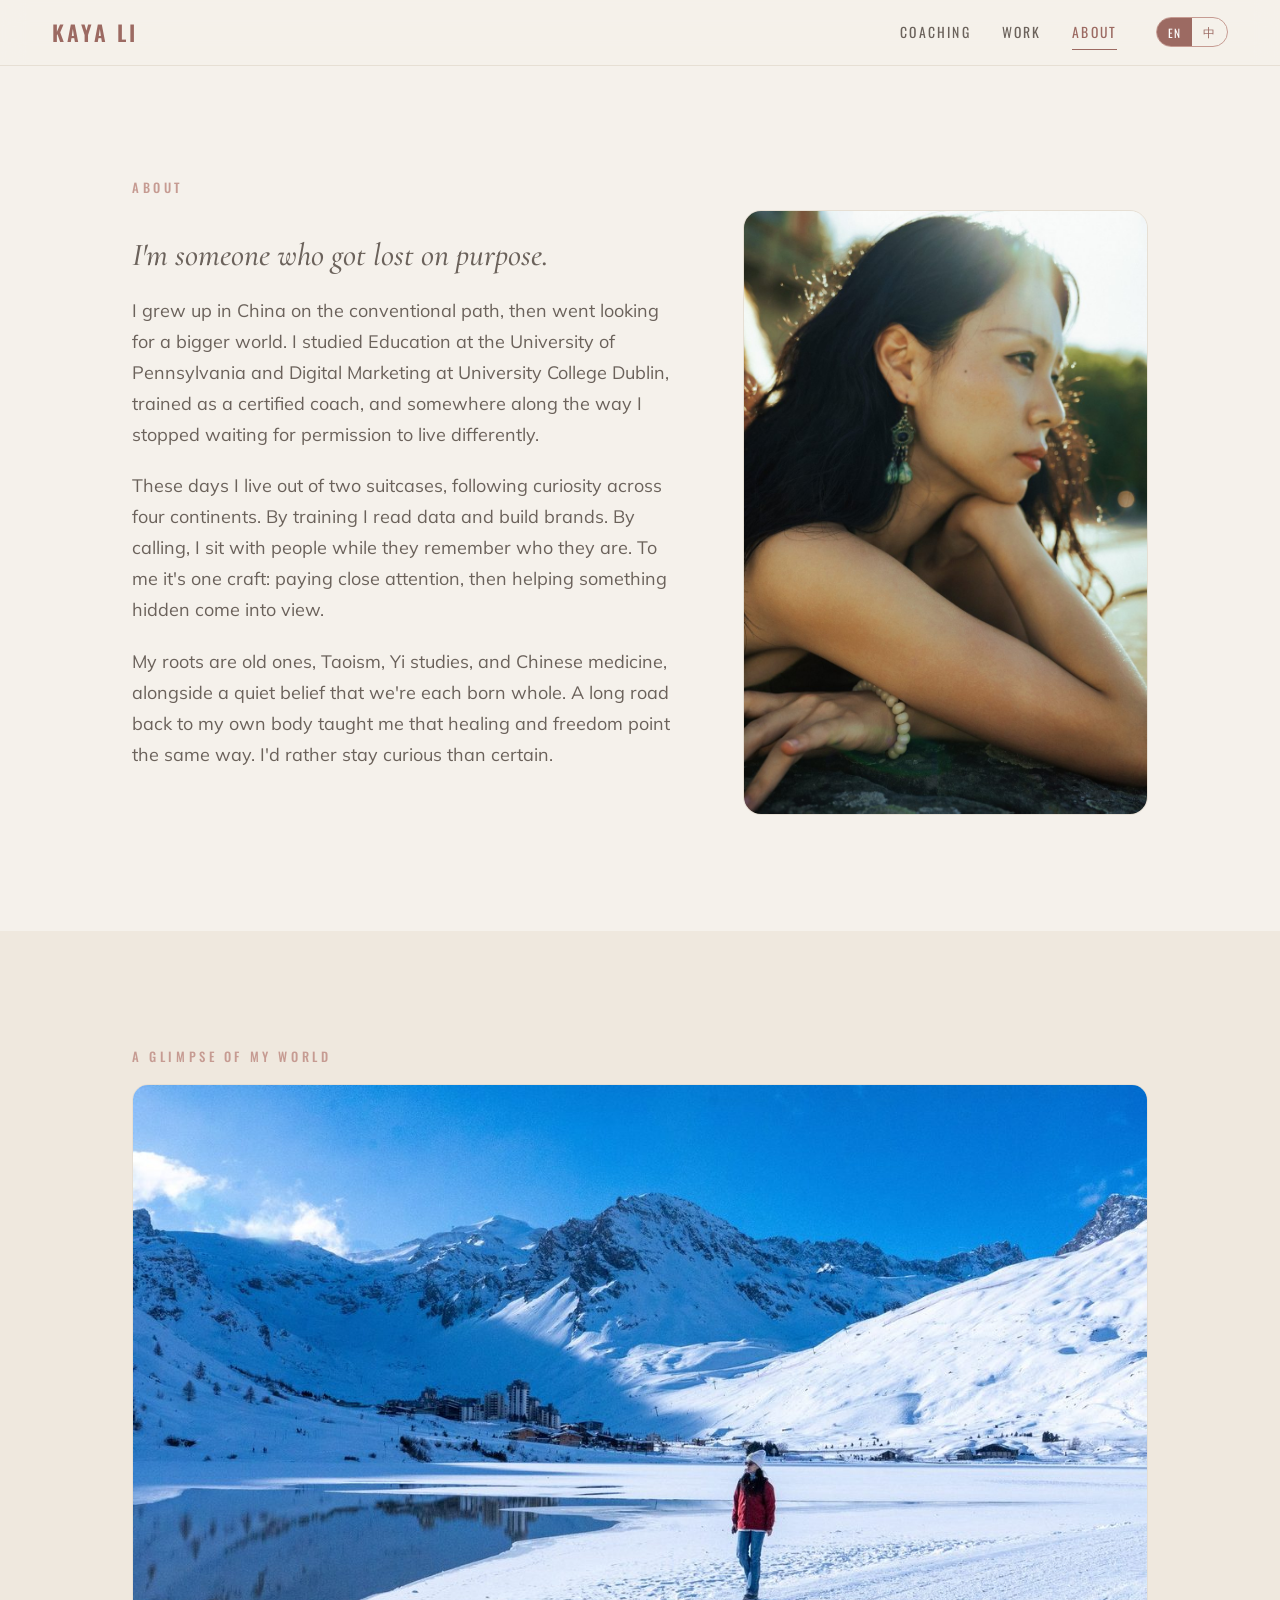
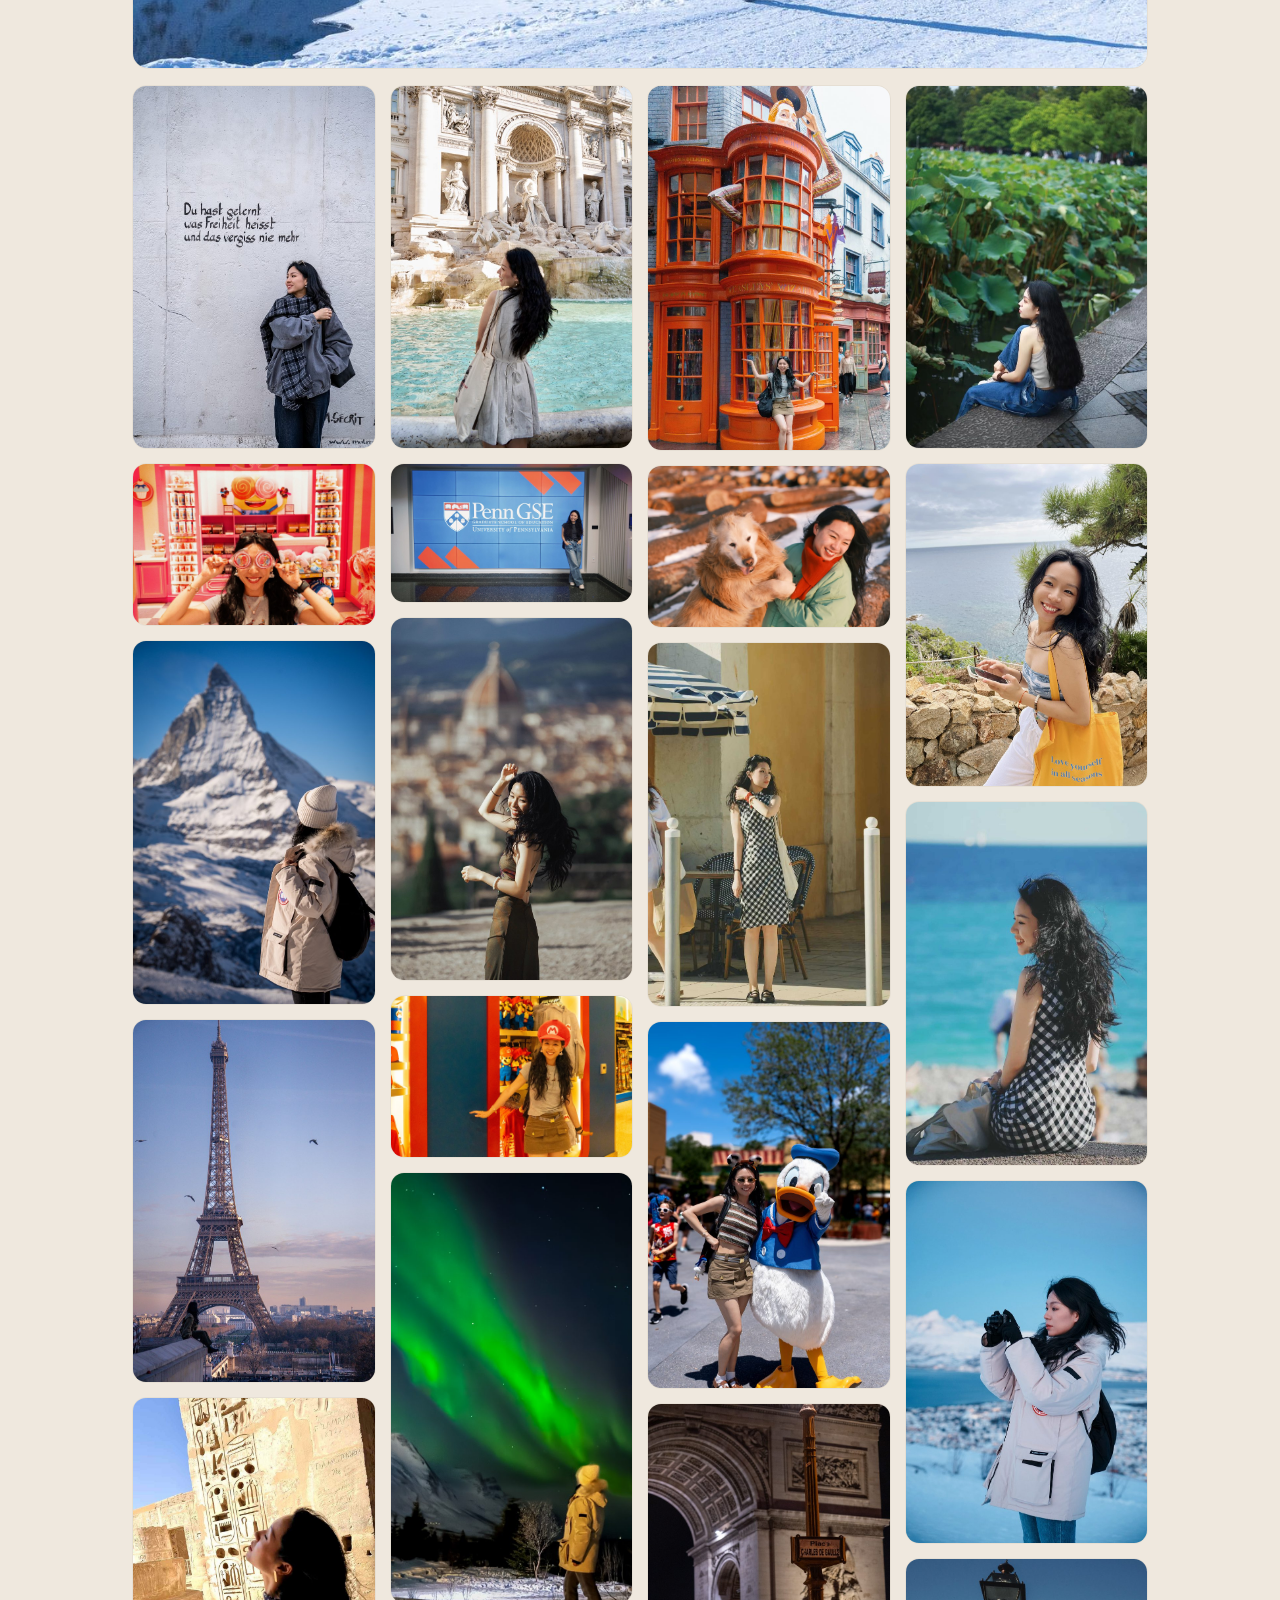
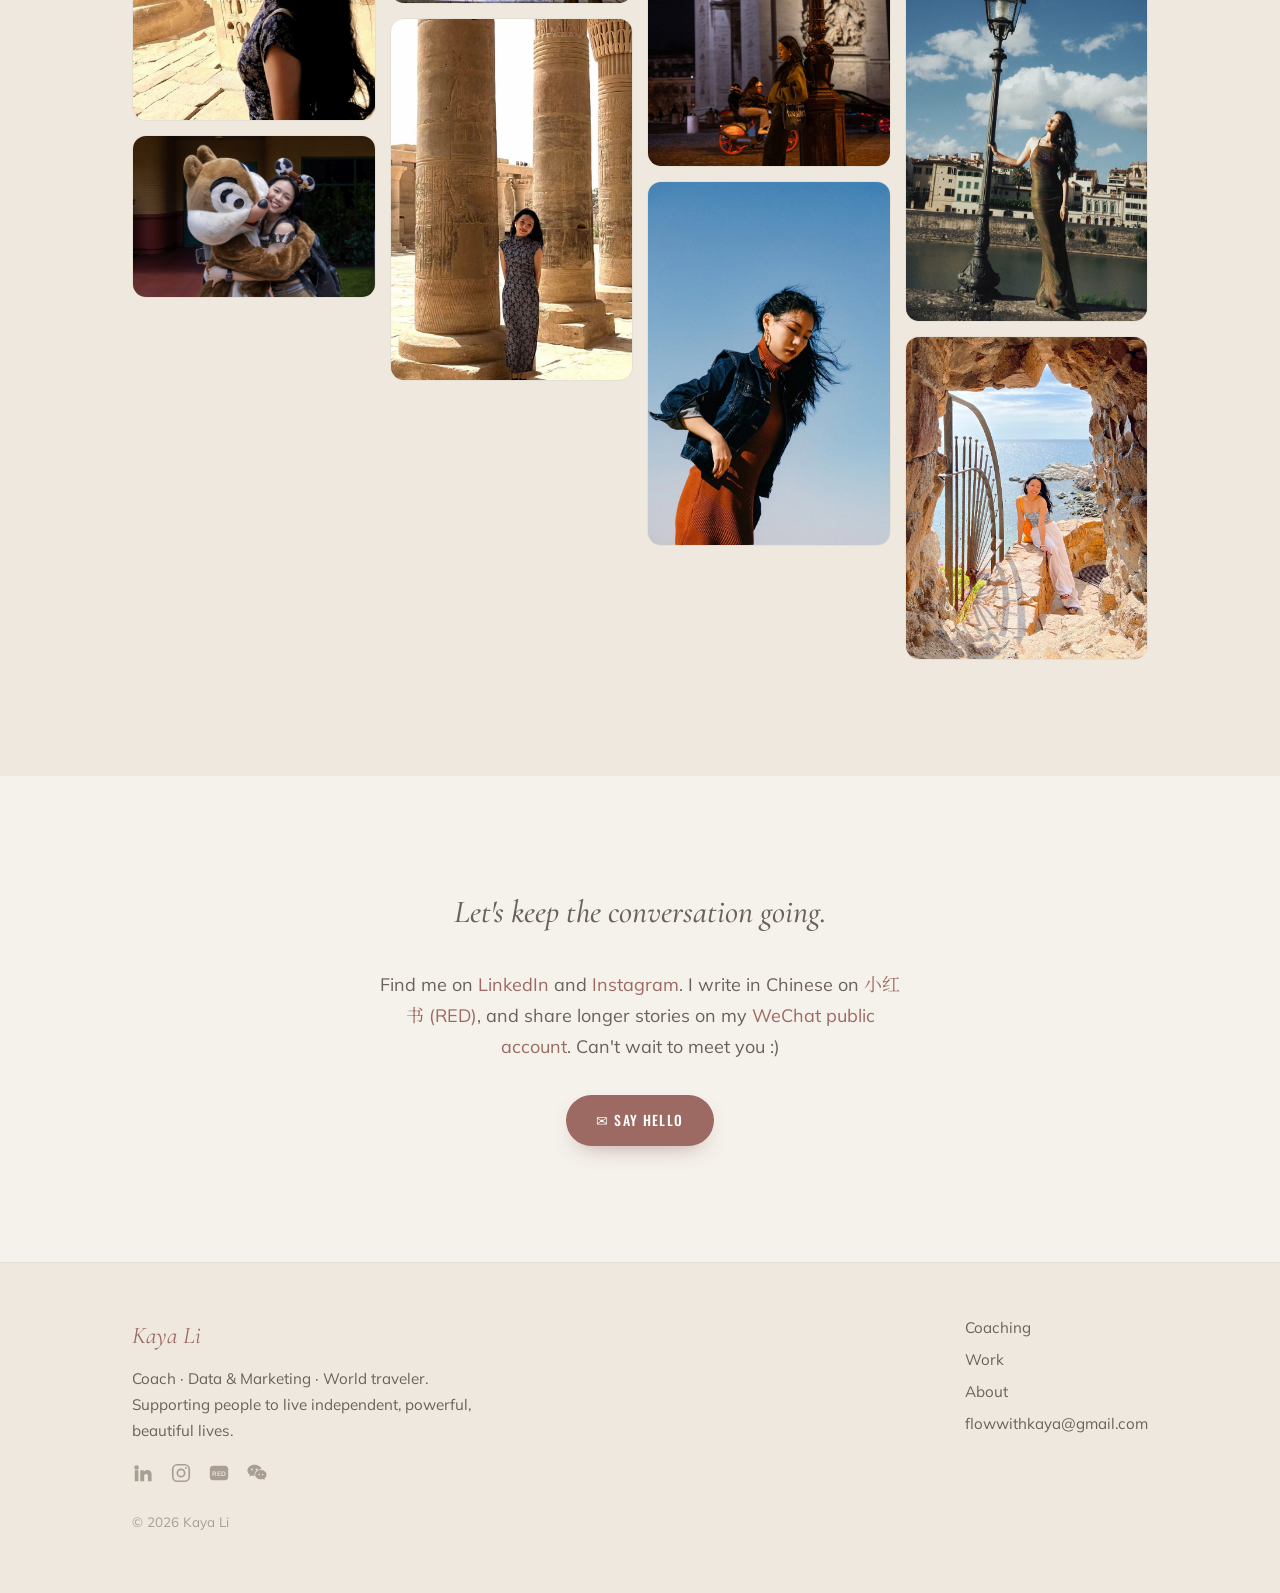
==== commit e10f155f: "Fix Chinese site navigation" ====
--- a/about/index.html
+++ b/about/index.html
@@ -148,153 +148,3 @@
 <script src="/site.js"></script>
 </body>
 </html>
-<!DOCTYPE html>
-<html lang="en" class="lang-en">
-<head>
-<meta charset="UTF-8" />
-<meta name="viewport" content="width=device-width, initial-scale=1.0" />
-<title>About · Kaya Li</title>
-<meta name="description" content="About Kaya Li, a Chinese woman who left the conventional path to live and coach freely across the world." />
-<link rel="icon" href="data:image/svg+xml,%3Csvg xmlns='http://www.w3.org/2000/svg' viewBox='0 0 64 64'%3E%3Crect width='64' height='64' rx='14' fill='%239C6A62'/%3E%3Ctext x='50%25' y='54%25' font-family='Georgia,serif' font-size='38' fill='%23FBF8F3' text-anchor='middle' dominant-baseline='middle'%3EK%3C/text%3E%3C/svg%3E" />
-<link rel="preconnect" href="https://fonts.googleapis.com" />
-<link rel="preconnect" href="https://fonts.gstatic.com" crossorigin />
-<link href="https://fonts.googleapis.com/css2?family=Cormorant+Garamond:ital,wght@0,500;0,600;1,500;1,600&family=Mulish:wght@400;500;600;700&family=Noto+Serif+SC:wght@400;500;600;700&family=Oswald:wght@300;400;500;600&display=swap" rel="stylesheet" />
-<link rel="stylesheet" href="/styles.css" />
-</head>
-<body>
-<a class="skip-link" href="#main">Skip to content</a>
-
-<header class="site-header">
-  <a class="brand" href="/"><span data-lang="en">Kaya Li</span><span data-lang="zh">李翘楚</span></a>
-  <nav class="nav-main" aria-label="Primary">
-    <div class="links">
-      <a class="nlink" href="/coaching/"><span data-lang="en">Coaching</span><span data-lang="zh">教练</span></a>
-      <a class="nlink" href="/work/"><span data-lang="en">Work</span><span data-lang="zh">工作</span></a>
-      <a class="nlink active" href="/about/"><span data-lang="en">About</span><span data-lang="zh">关于</span></a>
-    </div>
-    <div class="lang-toggle" role="group" aria-label="Language / 语言">
-      <button data-set="en" type="button">EN</button>
-      <button data-set="zh" type="button">中</button>
-    </div>
-    <button class="menu-btn" aria-label="Menu" aria-expanded="false"><span></span><span></span><span></span></button>
-  </nav>
-</header>
-<nav class="mobile-panel" aria-label="Mobile">
-  <a href="/coaching/"><span data-lang="en">Coaching</span><span data-lang="zh">教练</span></a>
-  <a href="/work/"><span data-lang="en">Work</span><span data-lang="zh">工作</span></a>
-  <a href="/about/"><span data-lang="en">About</span><span data-lang="zh">关于</span></a>
-</nav>
-
-<main id="main">
-  <!-- Narrative hero -->
-  <section>
-    <div class="wrap">
-      <h1 class="eyebrow reveal" style="margin-bottom:14px;"><span data-lang="en">About</span><span data-lang="zh">关于我</span></h1>
-      <div class="split narrow-img">
-        <div>
-          <p class="lead reveal" style="margin-bottom:20px;">
-            <span data-lang="en">I'm someone who got lost on purpose.</span>
-            <span data-lang="zh">我是一个，故意让自己迷路的人。</span>
-          </p>
-          <div data-lang="en">
-            <p class="reveal">I grew up in China on the conventional path, then went looking for a bigger world. I studied Education at the University of Pennsylvania and Digital Marketing at University College Dublin, trained as a certified coach, and somewhere along the way I stopped waiting for permission to live differently.</p>
-            <p class="reveal">These days I live out of two suitcases, following curiosity across four continents. By training I read data and build brands. By calling, I sit with people while they remember who they are. To me it's one craft: paying close attention, then helping something hidden come into view.</p>
-            <p class="reveal">My roots are old ones, Taoism, Yi studies, and Chinese medicine, alongside a quiet belief that we're each born whole. A long road back to my own body taught me that healing and freedom point the same way. I'd rather stay curious than certain.</p>
-          </div>
-          <div data-lang="zh">
-            <p class="reveal">我在中国长大，一路走在常规的路上，直到有一天，开始去找一个更大的世界。我在宾夕法尼亚大学读教育，在都柏林大学学院读数字营销，也考取了教练认证。走着走着，我不再等谁来允许我，去过不一样的人生。</p>
-            <p class="reveal">如今我靠两只行李箱生活，跟着好奇心走过四大洲。论专业，我读数据、做品牌；论使命，我陪着人们，看他们一点点想起自己是谁。对我来说，这是同一门手艺：先认真地看见，再帮那些藏着的东西浮现出来。</p>
-            <p class="reveal">我的根是很老的东西：道家、易学、中医，还有一个安静的信念：我们每个人生来，就是完整的。一段漫长的、回到自己身体的路，让我明白疗愈与自由其实朝着同一个方向。比起确定，我更愿意保持好奇。</p>
-          </div>
-        </div>
-        <img class="reveal" src="/assets/about-portrait.jpg" alt="Kaya Li" loading="lazy" />
-      </div>
-    </div>
-  </section>
-
-  <!-- Gallery -->
-  <section class="section-alt">
-    <div class="wrap">
-      <p class="eyebrow reveal"><span data-lang="en">A glimpse of my world</span><span data-lang="zh">我的世界，一瞥</span></p>
-      <div class="gallery-feature reveal"><a href="/assets/g24.jpg" target="_blank" rel="noopener"><img src="/assets/g24.jpg" alt="A quiet mountain lake" loading="lazy" /></a></div>
-      <div class="gallery reveal">
-        <a href="/assets/g1.jpg" target="_blank" rel="noopener"><img src="/assets/g1.jpg" alt="Freedom wall, Germany" loading="lazy" /></a>
-        <a href="/assets/g9.jpg" target="_blank" rel="noopener"><img src="/assets/g9.jpg" alt="Candy shop fun" loading="lazy" /></a>
-        <a href="/assets/g5.jpg" target="_blank" rel="noopener"><img src="/assets/g5.jpg" alt="Matterhorn" loading="lazy" /></a>
-        <a href="/assets/g13.jpg" target="_blank" rel="noopener"><img src="/assets/g13.jpg" alt="Paris at dusk" loading="lazy" /></a>
-        <a href="/assets/g26.jpg" target="_blank" rel="noopener"><img src="/assets/g26.jpg" alt="Karnak, Egypt" loading="lazy" /></a>
-        <a href="/assets/g10.jpg" target="_blank" rel="noopener"><img src="/assets/g10.jpg" alt="At the theme park" loading="lazy" /></a>
-        <a href="/assets/g3.jpg" target="_blank" rel="noopener"><img src="/assets/g3.jpg" alt="Rome, Trevi Fountain" loading="lazy" /></a>
-        <a href="/assets/g16.jpg" target="_blank" rel="noopener"><img src="/assets/g16.jpg" alt="University of Pennsylvania" loading="lazy" /></a>
-        <a href="/assets/g8.jpg" target="_blank" rel="noopener"><img src="/assets/g8.jpg" alt="Florence, golden hour" loading="lazy" /></a>
-        <a href="/assets/g12.jpg" target="_blank" rel="noopener"><img src="/assets/g12.jpg" alt="Theme park, exploring" loading="lazy" /></a>
-        <a href="/assets/g2.jpg" target="_blank" rel="noopener"><img src="/assets/g2.jpg" alt="Northern lights" loading="lazy" /></a>
-        <a href="/assets/g27.jpg" target="_blank" rel="noopener"><img src="/assets/g27.jpg" alt="Among ancient columns, Egypt" loading="lazy" /></a>
-        <a href="/assets/g11.jpg" target="_blank" rel="noopener"><img src="/assets/g11.jpg" alt="A colourful street" loading="lazy" /></a>
-        <a href="/assets/g4.jpg" target="_blank" rel="noopener"><img src="/assets/g4.jpg" alt="With my dog" loading="lazy" /></a>
-        <a href="/assets/g28.jpg" target="_blank" rel="noopener"><img src="/assets/g28.jpg" alt="A European cafe" loading="lazy" /></a>
-        <a href="/assets/g14.jpg" target="_blank" rel="noopener"><img src="/assets/g14.jpg" alt="Summer day out" loading="lazy" /></a>
-        <a href="/assets/g15.jpg" target="_blank" rel="noopener"><img src="/assets/g15.jpg" alt="Paris, Arc de Triomphe" loading="lazy" /></a>
-        <a href="/assets/g23.jpg" target="_blank" rel="noopener"><img src="/assets/g23.jpg" alt="Wind and colour" loading="lazy" /></a>
-        <a href="/assets/g19.jpg" target="_blank" rel="noopener"><img src="/assets/g19.jpg" alt="Lotus pond" loading="lazy" /></a>
-        <a href="/assets/g20.jpg" target="_blank" rel="noopener"><img src="/assets/g20.jpg" alt="By the sea" loading="lazy" /></a>
-        <a href="/assets/g29.jpg" target="_blank" rel="noopener"><img src="/assets/g29.jpg" alt="By the turquoise sea" loading="lazy" /></a>
-        <a href="/assets/g17.jpg" target="_blank" rel="noopener"><img src="/assets/g17.jpg" alt="Framing the view" loading="lazy" /></a>
-        <a href="/assets/g22.jpg" target="_blank" rel="noopener"><img src="/assets/g22.jpg" alt="Florence" loading="lazy" /></a>
-        <a href="/assets/g21.jpg" target="_blank" rel="noopener"><img src="/assets/g21.jpg" alt="A doorway to the sea" loading="lazy" /></a>
-      </div>
-    </div>
-  </section>
-
-  <!-- Closing -->
-  <section style="text-align:center;">
-    <div class="wrap" style="max-width:640px;">
-      <p class="lead reveal"><span data-lang="en">Let's keep the conversation going.</span><span data-lang="zh">我们把话聊下去吧。</span></p>
-      <p class="reveal">
-        <span data-lang="en">Find me on <a href="https://www.linkedin.com/in/kaya-qiaochuli/" target="_blank" rel="noopener">LinkedIn</a> and <a href="https://www.instagram.com/qiao_colate" target="_blank" rel="noopener">Instagram</a>. I write in Chinese on <a href="https://www.xiaohongshu.com/user/profile/5caaccce0000000011000d0a" target="_blank" rel="noopener">小红书 (RED)</a>, and share longer stories on my <a href="#" data-wechat>WeChat public account</a>. Can't wait to meet you :)</span>
-        <span data-lang="zh">在 <a href="https://www.linkedin.com/in/kaya-qiaochuli/" target="_blank" rel="noopener">领英</a> 和 <a href="https://www.instagram.com/qiao_colate" target="_blank" rel="noopener">Instagram</a> 都能找到我。我在 <a href="https://www.xiaohongshu.com/user/profile/5caaccce0000000011000d0a" target="_blank" rel="noopener">小红书</a> 用中文写短一点的东西，也在 <a href="#" data-wechat>微信公众号</a> 上写更长的故事。期待与你相遇。</span>
-      </p>
-      <div class="cta-row reveal" style="justify-content:center;">
-        <a class="btn" href="mailto:flowwithkaya@gmail.com"><span data-lang="en">✉ Say hello</span><span data-lang="zh">✉ 打个招呼</span></a>
-      </div>
-    </div>
-  </section>
-</main>
-
-<footer class="site-footer">
-  <div class="wrap">
-    <div style="max-width:360px;">
-      <div class="foot-brand"><span data-lang="en">Kaya Li</span><span data-lang="zh">李翘楚</span></div>
-      <p style="margin-top:10px;font-size:.95rem;">
-        <span data-lang="en">Coach · Data &amp; Marketing · World traveler. Supporting people to live independent, powerful, beautiful lives.</span>
-        <span data-lang="zh">教练 · 数据与营销 · 世界旅人。陪伴人们活出独立、有力量、美的人生。</span>
-      </p>
-      <div class="socials">
-        <a href="https://www.linkedin.com/in/kaya-qiaochuli/" target="_blank" rel="noopener" aria-label="LinkedIn"><svg viewBox="0 0 24 24" fill="currentColor"><path d="M4.98 3.5a2.5 2.5 0 1 1 0 5 2.5 2.5 0 0 1 0-5zM3 9h4v12H3zM9 9h3.8v1.7h.05c.53-.95 1.83-1.95 3.77-1.95 4.03 0 4.78 2.5 4.78 5.75V21h-4v-5.1c0-1.22-.02-2.8-1.9-2.8-1.9 0-2.2 1.35-2.2 2.7V21H9z"/></svg></a>
-        <a href="https://www.instagram.com/qiao_colate" target="_blank" rel="noopener" aria-label="Instagram"><svg viewBox="0 0 24 24" fill="none" stroke="currentColor" stroke-width="1.8"><rect x="3" y="3" width="18" height="18" rx="5"/><circle cx="12" cy="12" r="4"/><circle cx="17.4" cy="6.6" r="1.1" fill="currentColor" stroke="none"/></svg></a>
-        <a href="https://www.xiaohongshu.com/user/profile/5caaccce0000000011000d0a" target="_blank" rel="noopener" aria-label="小红书 RED"><svg viewBox="0 0 24 24" fill="currentColor"><rect x="2" y="4" width="20" height="16" rx="4"/><text x="12" y="15.4" font-family="Mulish,Arial,sans-serif" font-size="7" font-weight="700" fill="#EFE8DE" text-anchor="middle">RED</text></svg></a>
-        <button type="button" data-wechat aria-label="WeChat 微信"><svg viewBox="0 0 24 24" fill="currentColor"><path d="M9 3C4.9 3 1.6 5.8 1.6 9.2c0 1.9 1.1 3.6 2.7 4.8L3.6 16l2.4-1.2c.9.3 1.9.4 3 .4h.5a5.6 5.6 0 0 1-.2-1.5c0-3.3 3.2-5.9 7-5.9h.6C16.2 4.9 12.9 3 9 3zm-2.5 4.2a1 1 0 1 1 0 2 1 1 0 0 1 0-2zm5 0a1 1 0 1 1 0 2 1 1 0 0 1 0-2z"/><path d="M22.4 13.8c0-2.8-2.8-5.1-6.2-5.1s-6.2 2.3-6.2 5.1 2.8 5.1 6.2 5.1c.8 0 1.6-.1 2.3-.3l2 1-.5-1.7c1.4-.9 2.4-2.4 2.4-4.1zm-8-1a.8.8 0 1 1 0 1.6.8.8 0 0 1 0-1.6zm3.8 0a.8.8 0 1 1 0 1.6.8.8 0 0 1 0-1.6z"/></svg></button>
-      </div>
-      <div class="copyright">© <span id="yr">2026</span> <span data-lang="en">Kaya Li</span><span data-lang="zh">李翘楚</span></div>
-    </div>
-    <div class="foot-links">
-      <a href="/coaching/"><span data-lang="en">Coaching</span><span data-lang="zh">教练</span></a>
-      <a href="/work/"><span data-lang="en">Work</span><span data-lang="zh">工作</span></a>
-      <a href="/about/"><span data-lang="en">About</span><span data-lang="zh">关于</span></a>
-      <a href="mailto:flowwithkaya@gmail.com">flowwithkaya@gmail.com</a>
-    </div>
-  </div>
-</footer>
-
-<div class="wechat-pop" role="dialog" aria-modal="true" aria-label="WeChat">
-  <div class="wechat-card">
-    <img src="/assets/wechat-qr.jpg" alt="WeChat QR code" onerror="this.style.display='none';this.nextElementSibling.style.display='flex';" />
-    <div class="qr-fallback" style="display:none;"><span data-lang="en">Add your QR as assets/wechat-qr.jpg</span><span data-lang="zh">把二维码存为 assets/wechat-qr.jpg</span></div>
-    <p><span data-lang="en">Scan to follow my WeChat public account.</span><span data-lang="zh">扫码关注我的微信公众号。</span></p>
-    <button class="btn ghost close" type="button"><span data-lang="en">Close</span><span data-lang="zh">关闭</span></button>
-  </div>
-</div>
-
-<script src="/site.js"></script>
-</body>
-</html>
--- a/styles.css
+++ b/styles.css
@@ -414,350 +414,3 @@
   .reveal{opacity:1;transform:none;transition:none;}
   .gallery img{transition:none;}
 }
-/* ===========================================================
-   KAYA LI — shared styles (multi-page, bilingual EN/中)
-   =========================================================== */
-:root{
-  --bg:#F5F1EB;
-  --bg-2:#EFE8DE;
-  --panel:#FBF8F3;
-  --card:#FCFAF6;
-  --rose:#9C6A62;
-  --rose-deep:#7E4F49;
-  --rose-soft:#C69B92;
-  --rose-tint:#EEE0DB;
-  --sage:#5C7A67;
-  --sage-soft:#A3B4A8;
-  --sage-line:#CFD9CE;
-  --sage-tint:#EBF0EB;
-  --ink:#403A36;
-  --ink-2:#6B625B;
-  --muted:#A99E92;
-  --line:#E6DFD4;
-  --serif:'Cormorant Garamond','Noto Serif SC',Georgia,'Songti SC',serif;
-  --disp:'Oswald','PingFang SC','Hiragino Sans GB','Microsoft YaHei',sans-serif;
-  --body:'Mulish','Noto Serif SC','PingFang SC','Hiragino Sans GB','Microsoft YaHei',-apple-system,BlinkMacSystemFont,'Segoe UI',sans-serif;
-  --nav-h:66px;
-  --maxw:1120px;
-}
-*{box-sizing:border-box;}
-html{scroll-behavior:smooth;}
-body{
-  margin:0;background:var(--bg);color:var(--ink);
-  font-family:var(--body);font-size:18px;line-height:1.72;
-  -webkit-font-smoothing:antialiased;text-rendering:optimizeLegibility;
-  overflow-x:hidden;
-}
-a{color:var(--rose);text-decoration:none;}
-img{max-width:100%;display:block;}
-::selection{background:var(--rose-tint);color:var(--rose-deep);}
-
-/* ---------- Bilingual show/hide ---------- */
-html.lang-en [data-lang="zh"]{display:none !important;}
-html.lang-zh [data-lang="en"]{display:none !important;}
-html.lang-zh{--serif:'Noto Serif SC','Songti SC',serif;}
-/* Chinese has no true italic in Noto Serif SC — keep serif headings upright in ZH */
-html.lang-zh :is(.lead,.hero-name,.hero-line,.entry h3,.card h3,.subhead,.sec-title,.h-md,.h-lg,.quote p,.quote .name,.principles-list .pri h3,.group-head .glabel,.pitch-h,.proj h4,.fact h3,.foot-brand,.statement,.serif-italic){font-style:normal;}
-html.lang-zh body{font-size:17px;}
-
-.skip-link{position:absolute;left:-999px;top:0;background:var(--rose);color:#fff;padding:.6rem 1rem;border-radius:0 0 8px 0;z-index:300;}
-.skip-link:focus{left:0;}
-.visually-hidden{position:absolute;width:1px;height:1px;padding:0;margin:-1px;overflow:hidden;clip:rect(0 0 0 0);white-space:nowrap;border:0;}
-
-/* ---------- Header / nav ---------- */
-.site-header{
-  position:sticky;top:0;z-index:200;height:var(--nav-h);
-  display:flex;align-items:center;justify-content:space-between;
-  padding:0 clamp(20px,5vw,52px);
-  background:rgba(245,241,235,.86);backdrop-filter:blur(12px);
-  border-bottom:1px solid var(--line);
-}
-.brand{
-  font-family:var(--disp);font-weight:600;font-size:1.35rem;letter-spacing:.14em;
-  text-transform:uppercase;color:var(--rose);white-space:nowrap;
-}
-.nav-main{display:flex;align-items:center;gap:clamp(18px,3vw,40px);}
-.nav-main .links{display:flex;gap:clamp(16px,2.4vw,34px);}
-.nav-main a.nlink{
-  font-family:var(--disp);font-weight:400;font-size:.86rem;letter-spacing:.16em;
-  text-transform:uppercase;color:var(--ink-2);position:relative;padding:4px 0;transition:color .25s;
-}
-.nav-main a.nlink::after{content:'';position:absolute;left:0;bottom:-2px;height:1.5px;width:0;background:var(--rose);transition:width .3s;}
-.nav-main a.nlink:hover{color:var(--rose-deep);}
-.nav-main a.nlink.active{color:var(--rose);}
-.nav-main a.nlink.active::after{width:100%;}
-
-.lang-toggle{display:inline-flex;border:1px solid var(--rose-soft);border-radius:20px;overflow:hidden;}
-.lang-toggle button{
-  font-family:var(--disp);font-size:.72rem;letter-spacing:.1em;
-  background:transparent;color:var(--rose);border:0;padding:5px 11px;cursor:pointer;transition:.2s;
-}
-.lang-toggle button.on{background:var(--rose);color:#fff;}
-
-.menu-btn{display:none;background:none;border:0;cursor:pointer;width:30px;height:22px;position:relative;padding:0;}
-.menu-btn span{position:absolute;left:0;height:2px;width:100%;background:var(--rose);border-radius:2px;transition:.3s;}
-.menu-btn span:nth-child(1){top:1px;}
-.menu-btn span:nth-child(2){top:10px;}
-.menu-btn span:nth-child(3){top:19px;}
-.menu-btn.open span:nth-child(1){top:10px;transform:rotate(45deg);}
-.menu-btn.open span:nth-child(2){opacity:0;}
-.menu-btn.open span:nth-child(3){top:10px;transform:rotate(-45deg);}
-
-/* ---------- Layout helpers ---------- */
-.wrap{max-width:var(--maxw);margin:0 auto;padding:0 clamp(20px,5vw,52px);}
-section{padding:clamp(64px,9vw,120px) 0;}
-.section-alt{background:var(--bg-2);}
-.eyebrow{font-family:var(--disp);font-weight:500;font-size:.8rem;letter-spacing:.28em;text-transform:uppercase;color:var(--rose-soft);margin:0 0 16px;}
-h1,h2,h3,h4{font-family:var(--serif);color:var(--ink);font-weight:600;margin:0;line-height:1.14;}
-.display{font-size:clamp(2.6rem,7vw,5rem);line-height:1;letter-spacing:.005em;}
-.h-lg{font-size:clamp(2rem,4.4vw,3.2rem);}
-.h-md{font-size:clamp(1.6rem,3vw,2.3rem);}
-.serif-italic{font-family:var(--serif);font-style:italic;}
-p{margin:0 0 1.15em;color:var(--ink-2);}
-.lead{font-family:var(--serif);font-style:italic;font-weight:500;font-size:clamp(1.4rem,3vw,2rem);line-height:1.32;color:var(--ink-2);}
-html.lang-zh .lead,html.lang-zh .display{font-style:normal;}
-strong,b{color:var(--rose-deep);font-weight:700;}
-.accent{color:var(--rose);}
-
-/* ---------- Buttons ---------- */
-.btn{display:inline-flex;align-items:center;gap:10px;font-family:var(--disp);font-weight:500;letter-spacing:.1em;text-transform:uppercase;font-size:.86rem;background:var(--rose);color:#fff;padding:14px 30px;border-radius:40px;transition:.25s;box-shadow:0 10px 24px -14px rgba(124,79,73,.7);cursor:pointer;border:0;}
-.btn:hover{background:var(--rose-deep);color:#fff;transform:translateY(-2px);}
-.btn.ghost{background:transparent;color:var(--rose-deep);border:1.5px solid var(--rose-soft);box-shadow:none;}
-.btn.ghost:hover{background:var(--rose-tint);color:var(--rose-deep);}
-.cta-row{display:flex;gap:14px;flex-wrap:wrap;margin-top:32px;}
-
-/* ---------- Home ---------- */
-.hero{min-height:calc(74vh - var(--nav-h));display:grid;grid-template-columns:1.05fr .95fr;align-items:stretch;position:relative;}
-/* scroll-down hint */
-.scroll-hint{position:absolute;left:50%;bottom:16px;transform:translateX(-50%);width:38px;height:38px;border-radius:50%;display:flex;align-items:center;justify-content:center;z-index:6;background:rgba(251,248,243,.6);backdrop-filter:blur(3px);}
-.scroll-hint::before{content:'';width:11px;height:11px;border-right:2px solid var(--rose);border-bottom:2px solid var(--rose);transform:rotate(45deg);margin-top:-4px;animation:scrollbob 1.8s ease-in-out infinite;}
-@keyframes scrollbob{0%,100%{transform:rotate(45deg) translate(-2px,-2px);opacity:.45;}50%{transform:rotate(45deg) translate(2px,2px);opacity:1;}}
-@media(prefers-reduced-motion:reduce){.scroll-hint::before{animation:none;}}
-/* inline scroll cue for long pages */
-.scroll-cue{display:flex;justify-content:center;padding:clamp(12px,2.2vw,22px) 0;}
-.scroll-cue span{width:13px;height:13px;border-right:2px solid var(--rose-soft);border-bottom:2px solid var(--rose-soft);transform:rotate(45deg);animation:scrollbob 1.9s ease-in-out infinite;}
-@media(prefers-reduced-motion:reduce){.scroll-cue span{animation:none;}}
-/* PCC credential badge */
-.cred{margin-top:22px;}
-.cred a{display:inline-flex;align-items:center;gap:8px;font-family:var(--disp);font-weight:500;letter-spacing:.07em;text-transform:uppercase;font-size:.72rem;color:var(--rose-deep);border:1.5px solid var(--rose-soft);padding:9px 16px;border-radius:30px;transition:background .2s ease,border-color .2s ease;}
-.cred a:hover{background:var(--rose-tint);border-color:var(--rose);}
-.hero-text{display:flex;flex-direction:column;justify-content:center;padding:clamp(32px,6vw,80px);}
-.hero-name{font-family:var(--serif);font-style:italic;font-weight:600;font-size:clamp(3rem,8vw,6rem);line-height:.9;color:var(--rose);margin-bottom:22px;}
-html.lang-zh .hero-name{font-style:normal;}
-.hero-tag{font-family:var(--disp);font-weight:300;letter-spacing:.18em;text-transform:uppercase;font-size:clamp(.8rem,1.5vw,1rem);color:var(--ink-2);margin-bottom:26px;}
-.hero-tag b{color:var(--rose);font-weight:500;}
-.hero-line{font-family:var(--serif);font-style:italic;font-size:clamp(1.3rem,2.4vw,1.9rem);line-height:1.35;color:var(--ink-2);max-width:30ch;}
-html.lang-zh .hero-line{font-style:normal;}
-.hero-img{background-size:cover;background-position:center;min-height:52vh;}
-
-.entries{display:grid;grid-template-columns:repeat(3,1fr);gap:22px;}
-.entry{position:relative;display:block;border:1px solid var(--line);border-radius:16px;padding:30px 26px;background:var(--card);overflow:hidden;transition:.3s;}
-.entry:hover{transform:translateY(-5px);border-color:var(--rose-soft);box-shadow:0 18px 40px -22px rgba(124,79,73,.4);}
-.entry .en-no{font-family:var(--disp);font-size:.72rem;letter-spacing:.2em;color:var(--rose-soft);text-transform:uppercase;}
-.entry h3{font-family:var(--serif);font-style:italic;font-size:1.6rem;color:var(--rose-deep);margin:8px 0 10px;}
-html.lang-zh .entry h3{font-style:normal;}
-.entry p{font-size:.95rem;margin:0;}
-.entry .go{margin-top:16px;font-family:var(--disp);letter-spacing:.12em;font-size:.78rem;text-transform:uppercase;color:var(--rose);}
-.entry:hover .go{color:var(--rose-deep);}
-
-/* ---------- Split content blocks ---------- */
-.split{display:grid;grid-template-columns:1fr 1fr;gap:clamp(30px,5vw,64px);align-items:center;}
-.split.narrow-img{grid-template-columns:1.15fr .85fr;}
-.split img,.split .imgbox{border-radius:18px;width:100%;object-fit:cover;border:1px solid var(--line);}
-.figure-caption{font-family:var(--disp);letter-spacing:.14em;text-transform:uppercase;font-size:.68rem;color:var(--muted);margin-top:10px;}
-
-/* ---------- Lists ---------- */
-ul.clean{list-style:none;margin:0 0 1em;padding:0;}
-ul.clean li{position:relative;padding:9px 0 9px 26px;color:var(--ink-2);border-bottom:1px solid var(--line);}
-ul.clean li:last-child{border-bottom:0;}
-ul.clean li::before{content:'';position:absolute;left:2px;top:18px;width:7px;height:7px;border-radius:50%;background:var(--rose-soft);}
-
-/* ---------- Cards / grids ---------- */
-.grid{display:grid;gap:20px;}
-.cols-2{grid-template-columns:repeat(2,1fr);}
-.cols-3{grid-template-columns:repeat(3,1fr);}
-.card{background:var(--card);border:1px solid var(--line);border-radius:16px;padding:26px;}
-.card h3{font-family:var(--serif);font-style:italic;color:var(--rose-deep);margin-bottom:10px;}
-html.lang-zh .card h3{font-style:normal;}
-.card p{font-size:.98rem;margin-bottom:0;}
-
-.statement{font-family:var(--serif);font-weight:600;font-size:clamp(1.7rem,3.6vw,2.5rem);line-height:1.25;color:var(--ink-2);margin:8px 0 36px;max-width:22ch;}
-html.lang-zh .statement{max-width:26ch;}
-.statement .hl{color:var(--rose);}
-.subhead{font-family:var(--serif);font-style:italic;font-size:1.7rem;color:var(--ink);margin:52px 0 20px;}
-html.lang-zh .subhead{font-style:normal;}
-
-/* pricing */
-.tier .tno{font-family:var(--disp);letter-spacing:.2em;text-transform:uppercase;font-size:.72rem;color:var(--rose-soft);}
-.tier .amt{font-family:var(--disp);font-weight:600;font-size:2.1rem;color:var(--rose);line-height:1;margin:4px 0 6px;}
-.tier .amt small{font-size:.85rem;color:var(--muted);font-weight:400;}
-.tier .when{font-size:.96rem;color:var(--ink-2);}
-/* testimonials — the treasured section */
-.testi-band{background:linear-gradient(180deg,#F4EAE6 0%,#EEDCD6 100%);}
-.testi{column-count:3;column-gap:18px;margin-top:26px;}
-.quote{background:#FFFEFC;border:1px solid #EAD9D3;border-radius:18px;padding:26px 26px 22px;margin:0 0 18px;break-inside:avoid;box-shadow:0 14px 32px -24px rgba(124,79,73,.55);}
-.quote .mk{font-family:Georgia,serif;font-size:2.9rem;color:var(--rose-soft);line-height:.9;display:block;height:.62em;}
-.quote p{font-family:var(--serif);font-style:italic;font-size:1.12rem;line-height:1.52;color:var(--ink);margin:0 0 16px;}
-html.lang-zh .quote p{font-style:normal;font-size:1.02rem;line-height:1.7;}
-.quote .name{font-family:var(--serif);font-style:italic;font-weight:600;font-size:1.16rem;color:var(--rose-deep);line-height:1.1;}
-html.lang-zh .quote .name{font-style:normal;}
-.quote .role{font-family:var(--disp);letter-spacing:.1em;text-transform:uppercase;font-size:.72rem;color:var(--muted);margin-top:3px;}
-@media(max-width:900px){.testi{column-count:2;}}
-@media(max-width:640px){.testi{column-count:1;}}
-/* photo break: a full image, centered (not edge-cropped) */
-.photo-band{display:flex;justify-content:center;padding:clamp(36px,5vw,64px) 24px;}
-.photo-band img{width:min(1000px,100%);height:auto;border-radius:18px;display:block;box-shadow:0 22px 46px -28px rgba(124,79,73,.4);}
-/* principles: text on one side, a small decorative photo on the other */
-.principles-split{display:grid;grid-template-columns:1.7fr 1fr;gap:clamp(28px,4vw,56px);align-items:start;margin-top:8px;}
-.principles-list .pri{padding:18px 0;border-bottom:1px solid var(--line);}
-.principles-list .pri:first-child{padding-top:4px;}
-.principles-list .pri:last-child{border-bottom:0;}
-.principles-list .pri h3{font-family:var(--serif);font-style:italic;color:var(--rose-deep);font-size:1.3rem;margin:0 0 8px;}
-html.lang-zh .principles-list .pri h3{font-style:normal;}
-.principles-list .pri p{margin:0;font-size:.98rem;}
-.principles-photo{position:sticky;top:88px;}
-.principles-photo img{width:100%;border-radius:18px;box-shadow:0 20px 44px -28px rgba(124,79,73,.5);display:block;}
-@media(max-width:820px){.principles-split{grid-template-columns:1fr;}.principles-photo{position:static;width:100%;max-width:340px;margin:8px auto 0;}}
-.note{background:var(--rose-tint);border-radius:14px;padding:20px 24px;color:var(--rose-deep);margin-top:10px;}
-.note p{color:var(--rose-deep);margin:0;}
-
-/* ---------- Work / portfolio ---------- */
-.workcat{scroll-margin-top:calc(var(--nav-h) + 12px);}
-.catnav{position:sticky;top:var(--nav-h);z-index:150;background:rgba(245,241,235,.9);backdrop-filter:blur(10px);border-bottom:1px solid var(--line);}
-.catnav .wrap{display:flex;gap:12px 20px;flex-wrap:wrap;align-items:center;padding-top:12px;padding-bottom:12px;}
-.catgroup{display:flex;gap:6px 8px;flex-wrap:wrap;align-items:center;width:100%;}
-.catgroup-label{flex:0 0 216px;white-space:nowrap;font-family:var(--disp);text-transform:uppercase;letter-spacing:.14em;font-size:.68rem;font-weight:600;}
-@media(max-width:840px){.catgroup-label{flex-basis:100%;white-space:normal;}}
-.c-sage{color:var(--sage);font-weight:600;}
-.c-rose{color:var(--rose);font-weight:600;}
-.catgroup.g1 .catgroup-label{color:var(--sage);}
-.catgroup.g2 .catgroup-label{color:var(--rose);}
-.catgroup.g1 a{border-color:var(--sage-line);color:var(--sage);}
-.catgroup.g1 a:hover{border-color:var(--sage);color:var(--sage);background:var(--sage-tint);}
-.catgroup.g2 a{border-color:var(--rose-tint);color:var(--rose-deep);}
-.catgroup.g2 a:hover{border-color:var(--rose-soft);color:var(--rose-deep);background:var(--rose-tint);}
-.catnav a{font-family:var(--disp);font-size:.76rem;letter-spacing:.1em;text-transform:uppercase;color:var(--ink-2);border:1px solid var(--line);border-radius:20px;padding:6px 14px;background:var(--card);transition:.2s;}
-.catnav a:hover{border-color:var(--rose-soft);color:var(--rose-deep);}
-.catdiv{width:1px;align-self:stretch;min-height:26px;background:var(--rose-soft);opacity:.55;margin:2px 2px;}
-@media(max-width:640px){.catdiv{display:none;}.catgroup{width:100%;}}
-.group-head{padding:clamp(40px,6vw,72px) 0;}
-.group-head .gnum{font-family:var(--disp);letter-spacing:.24em;text-transform:uppercase;font-size:.74rem;color:var(--rose-soft);margin-bottom:10px;}
-.group-head .glabel{font-family:var(--serif);font-style:italic;font-size:clamp(1.9rem,4.2vw,3rem);color:var(--rose);line-height:1.05;}
-html.lang-zh .group-head .glabel{font-style:normal;}
-.group-head .gdesc{color:var(--ink-2);max-width:52ch;margin-top:10px;}
-.workcat + .workcat{border-top:1px solid var(--line);}
-/* Portfolio recruiter pitch */
-.pitch{display:grid;grid-template-columns:290px 1fr;gap:clamp(26px,4vw,52px);align-items:center;}
-.pitch-photo img,.pitch-ph{width:100%;aspect-ratio:4/5;border-radius:18px;display:block;box-shadow:0 22px 46px -28px rgba(124,79,73,.5);}
-.pitch-photo img{object-fit:cover;}
-.pitch-ph{background:linear-gradient(135deg,var(--rose-tint),#f3e9e6);display:flex;align-items:center;justify-content:center;text-align:center;color:var(--rose-soft);font-family:var(--serif);font-style:italic;font-size:1.02rem;padding:20px;line-height:1.5;}
-.pitch-h{font-family:var(--serif);font-style:italic;font-weight:600;font-size:clamp(1.8rem,3.4vw,2.6rem);color:var(--ink);line-height:1.12;margin:0 0 16px;}
-html.lang-zh .pitch-h{font-style:normal;}
-.pitch-text>p{color:var(--ink-2);}
-.pitch-tags{display:flex;flex-wrap:wrap;gap:8px;margin:18px 0 16px;}
-.pitch-tags .tag{font-size:.72rem;padding:5px 12px;}
-.pitch-cert a{font-family:var(--disp);letter-spacing:.06em;text-transform:uppercase;font-size:.74rem;color:var(--rose-deep);border-bottom:1.5px solid var(--rose-soft);padding-bottom:2px;transition:border-color .2s ease;}
-.pitch-cert a:hover{border-color:var(--rose);}
-/* certifications list (compact, 2-col) */
-.certs{margin-top:clamp(28px,3.5vw,44px);}
-.certs h3{font-family:var(--serif);font-style:italic;font-size:1.35rem;color:var(--ink);margin:0 0 4px;}
-html.lang-zh .certs h3{font-style:normal;}
-.certs-list{display:grid;grid-template-columns:1fr 1fr;column-gap:clamp(28px,4vw,56px);}
-.cert{display:flex;justify-content:space-between;align-items:baseline;gap:14px;padding:11px 0;border-bottom:1px solid var(--line);}
-.cert-name{font-weight:700;color:var(--ink);font-size:.97rem;line-height:1.3;}
-.cert-org{display:block;font-size:.83rem;color:var(--muted);margin-top:2px;}
-.cert-link{flex:0 0 auto;font-family:var(--disp);letter-spacing:.06em;text-transform:uppercase;font-size:.7rem;color:var(--rose-deep);border-bottom:1.5px solid var(--rose-soft);padding-bottom:2px;white-space:nowrap;}
-.cert-link:hover{border-color:var(--rose);}
-@media(max-width:640px){.certs-list{grid-template-columns:1fr;}.cert{flex-direction:column;gap:5px;}.cert-link{align-self:flex-start;}}
-@media(max-width:760px){.pitch{grid-template-columns:1fr;}.pitch-photo{width:100%;max-width:250px;}}
-.cat-head{display:flex;align-items:baseline;gap:16px;flex-wrap:wrap;margin-bottom:8px;}
-.cat-head .count{font-family:var(--disp);font-size:.8rem;letter-spacing:.14em;color:var(--rose-soft);}
-.proj{background:var(--card);border:1px solid var(--line);border-radius:16px;padding:22px;display:flex;flex-direction:column;transition:.25s;}
-.proj:hover{transform:translateY(-4px);box-shadow:0 14px 30px -18px rgba(124,79,73,.35);border-color:var(--rose-soft);}
-.proj .ic{width:44px;height:44px;border-radius:12px;background:var(--rose-tint);display:flex;align-items:center;justify-content:center;font-size:1.35rem;margin-bottom:14px;}
-.proj h4{font-family:var(--serif);font-style:italic;font-weight:600;font-size:1.14rem;color:var(--ink);margin:0 0 8px;line-height:1.2;}
-html.lang-zh .proj h4{font-style:normal;}
-.proj p{font-size:.9rem;line-height:1.55;margin:0 0 14px;color:var(--ink-2);}
-.tags{display:flex;flex-wrap:wrap;gap:6px;margin-top:auto;}
-.tag{font-family:var(--body);font-weight:600;font-size:.68rem;background:var(--bg);color:var(--rose-deep);border:1px solid var(--line);padding:3px 9px;border-radius:20px;}
-.proj .plink{margin-top:14px;font-family:var(--disp);letter-spacing:.1em;font-size:.72rem;text-transform:uppercase;color:var(--rose);}
-.proj .plink.soft{color:var(--muted);}
-.proj .plinks{display:flex;flex-direction:column;align-items:flex-start;gap:9px;margin-top:14px;}
-.proj .plinks .plink{margin-top:0;}
-.coming{border-style:dashed;opacity:.9;text-align:center;padding:40px 24px;}
-.coming .ic{margin:0 auto 14px;}
-
-/* ---------- About gallery ---------- */
-.gallery{column-count:4;column-gap:14px;}
-.gallery a{display:block;margin:0 0 14px;break-inside:avoid;overflow:hidden;border-radius:14px;border:1px solid var(--line);}
-.gallery img{width:100%;height:auto;transition:transform .5s ease;}
-.gallery a:hover img{transform:scale(1.05);}
-.gallery-feature{margin:0 0 16px;border-radius:16px;overflow:hidden;border:1px solid var(--line);}
-.gallery-feature img{width:100%;height:auto;display:block;transition:transform .5s ease;}
-.gallery-feature:hover img{transform:scale(1.03);}
-.group-head.g1 .gnum{color:var(--sage-soft);}
-.group-head.g1 .glabel{color:var(--sage);}
-.facts{display:grid;grid-template-columns:repeat(2,1fr);gap:26px 40px;}
-.fact .fnum{font-family:var(--disp);font-weight:600;font-size:.82rem;letter-spacing:.14em;color:var(--rose-soft);}
-.fact h3{font-family:var(--serif);font-style:italic;font-size:1.28rem;color:var(--rose-deep);margin:2px 0 6px;}
-html.lang-zh .fact h3{font-style:normal;}
-.fact p{font-size:.96rem;margin:0;}
-.portrait{border-radius:18px;overflow:hidden;border:1px solid var(--line);max-width:360px;}
-
-/* ---------- Footer ---------- */
-.site-footer{border-top:1px solid var(--line);background:var(--bg-2);padding:52px 0 60px;}
-.site-footer .wrap{display:flex;justify-content:space-between;gap:28px;flex-wrap:wrap;align-items:flex-start;}
-.foot-brand{font-family:var(--serif);font-style:italic;font-size:1.5rem;color:var(--rose);}
-.foot-links{display:flex;flex-direction:column;gap:6px;}
-.foot-links a{color:var(--ink-2);font-size:.95rem;}
-.foot-links a:hover{color:var(--rose-deep);}
-.socials{display:flex;gap:16px;align-items:center;margin-top:6px;}
-.socials a,.socials button{color:var(--muted);display:inline-flex;background:none;border:0;padding:0;cursor:pointer;transition:.25s;}
-.socials a:hover,.socials button:hover{color:var(--rose);transform:translateY(-2px);}
-.socials svg{width:22px;height:22px;}
-.copyright{color:var(--muted);font-size:.84rem;margin-top:26px;}
-
-/* wechat popover */
-.wechat-pop{position:fixed;inset:0;background:rgba(64,58,54,.5);display:none;align-items:center;justify-content:center;z-index:400;padding:20px;}
-.wechat-pop.open{display:flex;}
-.wechat-card{background:var(--panel);border-radius:18px;padding:24px;max-width:320px;text-align:center;}
-.wechat-card img{width:240px;height:240px;object-fit:contain;margin:0 auto 12px;border-radius:10px;}
-.wechat-card .qr-fallback{width:240px;height:240px;display:flex;align-items:center;justify-content:center;background:var(--bg-2);border-radius:10px;color:var(--muted);font-size:.85rem;padding:20px;margin:0 auto 12px;}
-.wechat-card p{margin:0;font-size:.9rem;color:var(--ink-2);}
-.wechat-card .close{margin-top:14px;}
-
-/* ---------- Reveal ---------- */
-.reveal{opacity:0;transform:translateY(18px);transition:opacity .7s ease,transform .7s ease;}
-.reveal.in{opacity:1;transform:none;}
-
-/* ---------- Mobile nav panel ---------- */
-.mobile-panel{display:none;}
-
-/* ---------- Responsive ---------- */
-@media (max-width:900px){
-  .hero{grid-template-columns:1fr;}
-  .hero-img{order:-1;min-height:44vh;}
-  .split,.split.narrow-img{grid-template-columns:1fr;}
-  .entries{grid-template-columns:1fr;}
-  .cols-3{grid-template-columns:1fr 1fr;}
-  .gallery{column-count:3;}
-}
-@media (max-width:760px){
-  body{font-size:17px;}
-  .nav-main .links{display:none;}
-  .menu-btn{display:block;}
-  .mobile-panel{
-    display:block;position:fixed;top:var(--nav-h);left:0;right:0;z-index:190;
-    background:var(--panel);border-bottom:1px solid var(--line);
-    max-height:0;overflow:hidden;transition:max-height .35s ease;
-  }
-  .mobile-panel.open{max-height:460px;}
-  .mobile-panel a{display:block;font-family:var(--disp);text-transform:uppercase;letter-spacing:.14em;font-size:1rem;color:var(--ink-2);padding:15px 24px;border-bottom:1px solid var(--line);}
-  .cols-2,.cols-3,.facts{grid-template-columns:1fr;}
-  .gallery{column-count:2;}
-}
-@media (prefers-reduced-motion:reduce){
-  html{scroll-behavior:auto;}
-  .reveal{opacity:1;transform:none;transition:none;}
-  .gallery img{transition:none;}
-}
